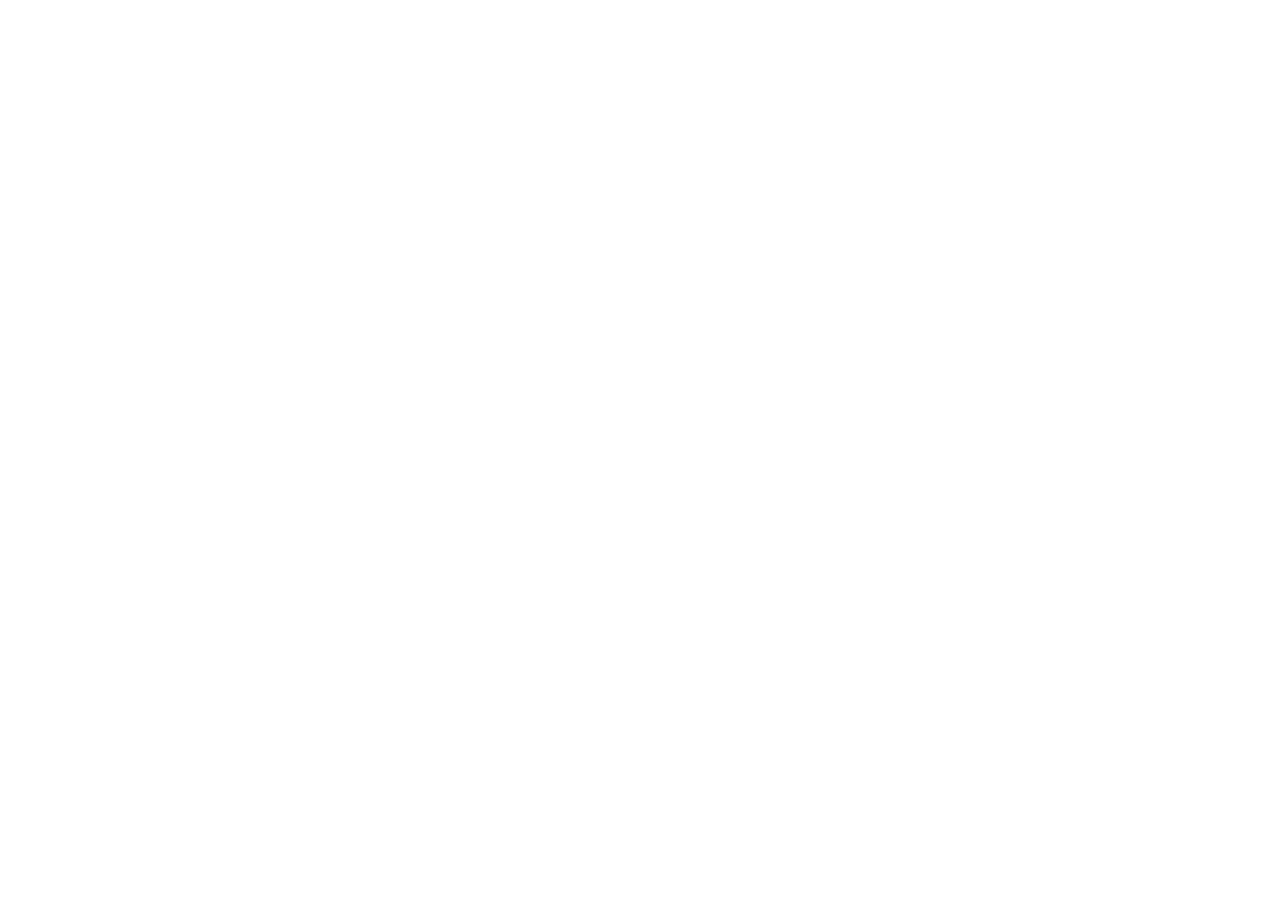
==== index.html @ 009ef977 "feat: initialize iGaming marketing analyzer project Set up React project with TypeScript, Vite, Tail" ====
<!doctype html>
<html lang="en">
  <head>
    <meta charset="UTF-8" />
    <meta name="viewport" content="width=device-width, initial-scale=1.0" />
    <title>iGaming Marketing Vendor Performance &amp; Decision Analyzer</title>
    <meta name="description" content="Production SaaS decision analyzer and cohort economics engine for 50+ iGaming marketing vendors across Meta and TikTok with tiered gating rules, real-time formula recalculation, and historical backtesting." />
    <meta property="og:title" content="iGaming Marketing Vendor Performance &amp; Decision Analyzer" />
    <meta property="og:description" content="Production SaaS decision analyzer and cohort economics engine for 50+ iGaming marketing vendors across Meta and TikTok with tiered gating rules, real-time formula recalculation, and historical backtesting." />
    <meta property="og:type" content="website" />
    <meta name="twitter:card" content="summary_large_image" />
    <link rel="preconnect" href="https://fonts.googleapis.com" />
    <link rel="preconnect" href="https://fonts.gstatic.com" crossorigin />
    <link href="https://fonts.googleapis.com/css2?family=EB+Garamond:ital,wght@0,400..700;1,400..700&family=Noto+Sans+SC:wght@400;500;600;700&display=swap" rel="stylesheet" />
  </head>
  <body>
    <div id="root"></div>
    <script type="module" src="/src/main.tsx"></script>
  </body>
</html>
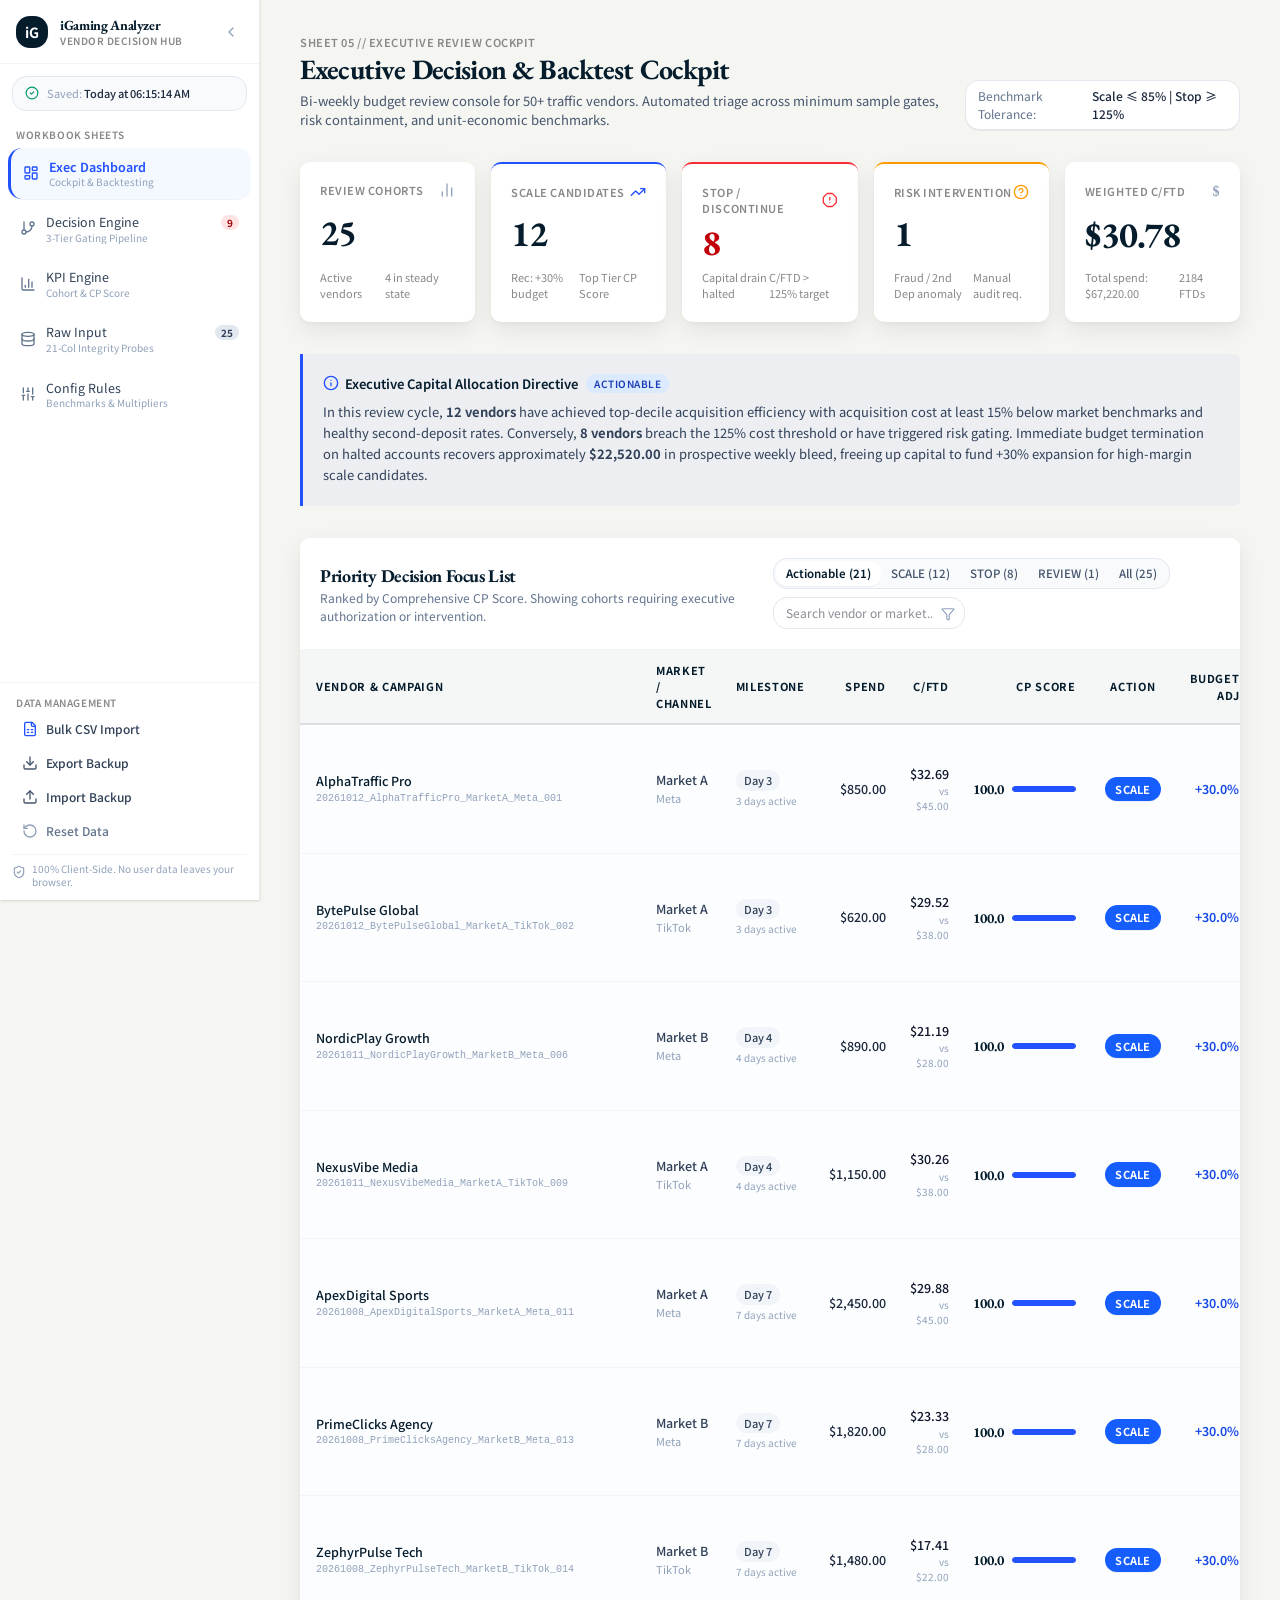
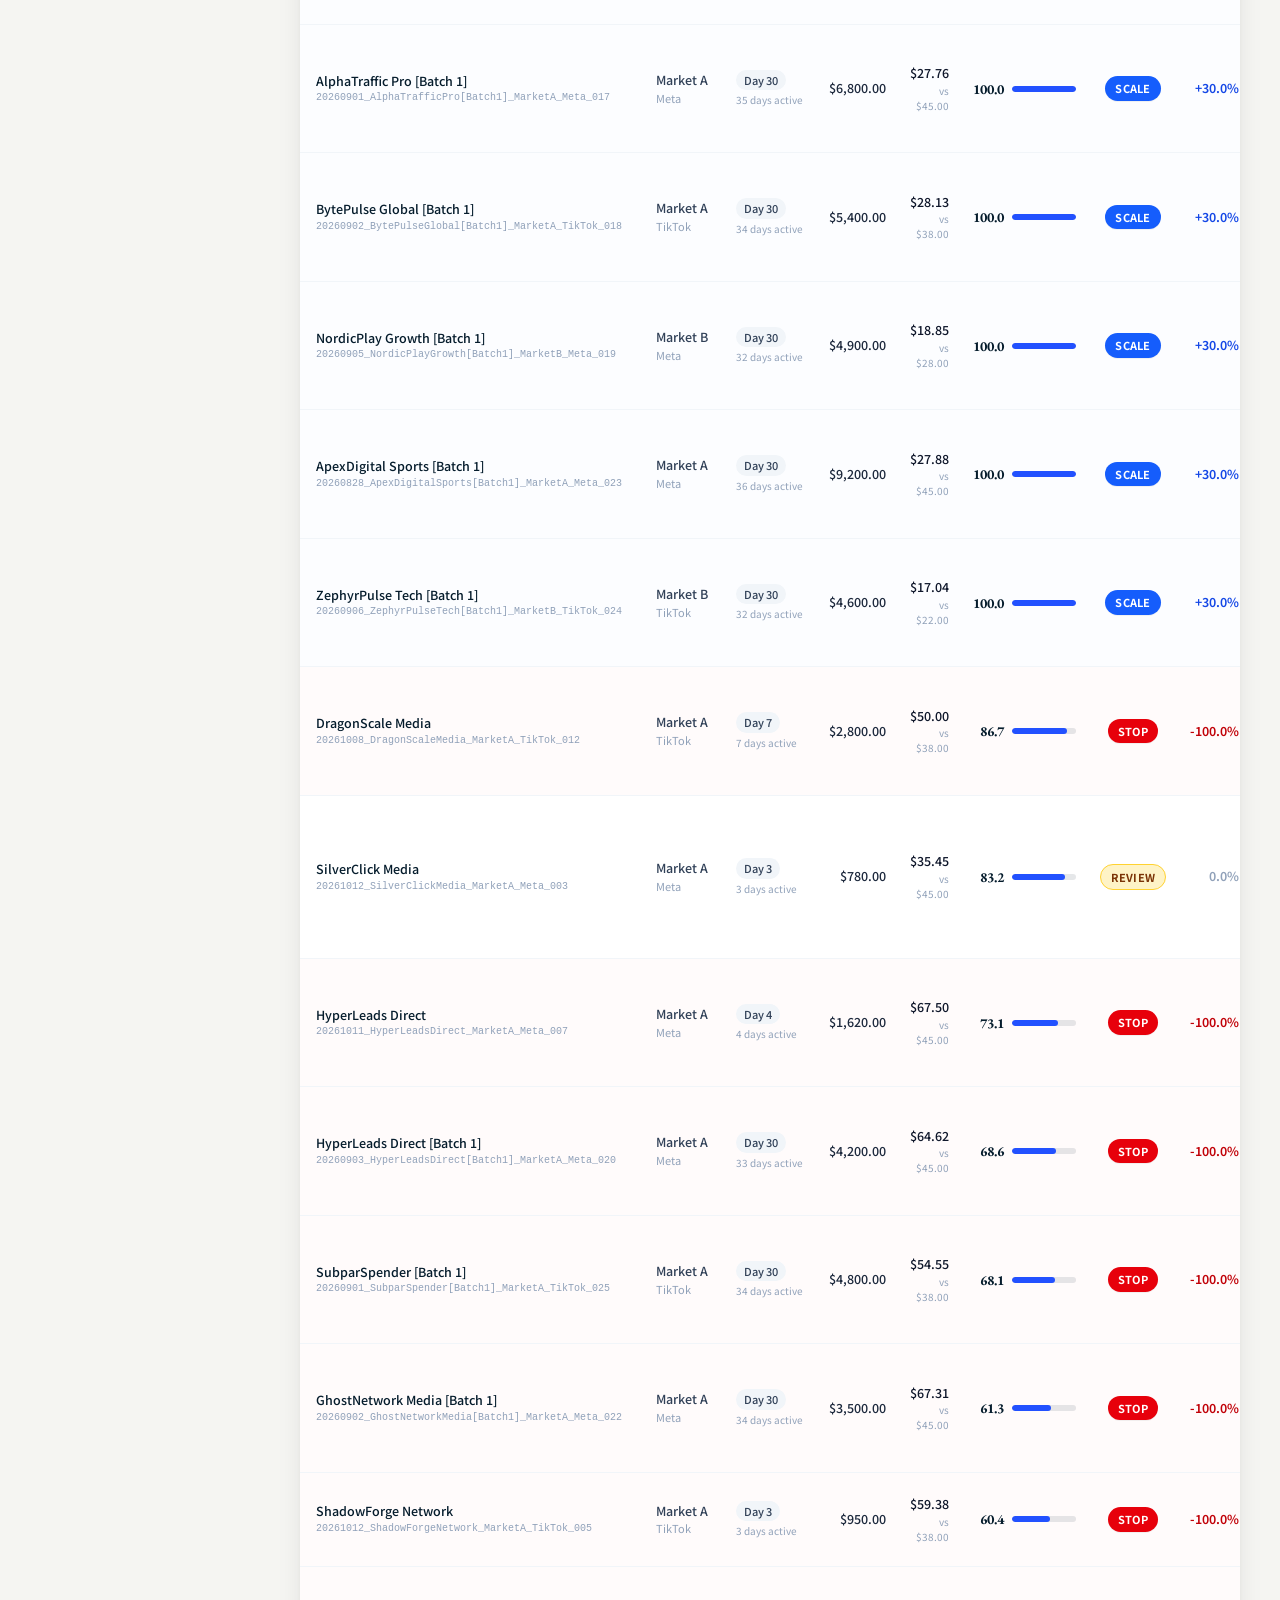
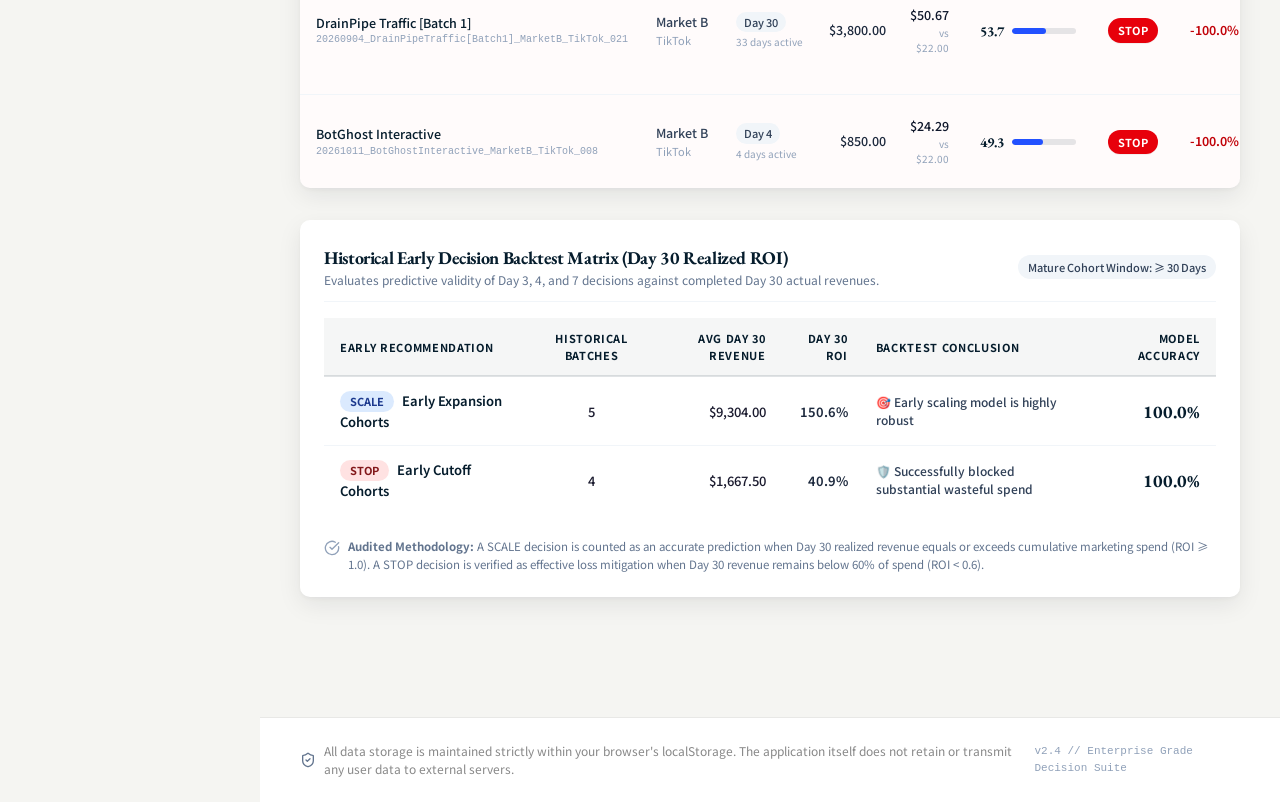
==== commit 9b40a78b: "Deploying to gh-pages from @ HyVoid/iGaming-Vendor-Early-Performance-Decision-Analyzer@ed7b1da0142d1" ====
--- a/index.html
+++ b/index.html
@@ -12,10 +12,11 @@
     <link rel="preconnect" href="https://fonts.googleapis.com" />
     <link rel="preconnect" href="https://fonts.gstatic.com" crossorigin />
     <link href="https://fonts.googleapis.com/css2?family=EB+Garamond:ital,wght@0,400..700;1,400..700&family=Noto+Sans+SC:wght@400;500;600;700&display=swap" rel="stylesheet" />
+    <script type="module" crossorigin src="./assets/index-f8WC2uKS.js"></script>
+    <link rel="stylesheet" crossorigin href="./assets/index-chIbau5U.css">
   </head>
   <body>
     <div id="root"></div>
-    <script type="module" src="/src/main.tsx"></script>
   </body>
 </html>
 
--- a/assets/index-chIbau5U.css
+++ b/assets/index-chIbau5U.css
@@ -0,0 +1,2 @@
+/*! tailwindcss v4.3.3 | MIT License | https://tailwindcss.com */
+@layer properties{@supports (((-webkit-hyphens:none)) and (not (margin-trim:inline))) or ((-moz-orient:inline) and (not (color:rgb(from red r g b)))){*,:before,:after,::backdrop{--tw-translate-x:0;--tw-translate-y:0;--tw-translate-z:0;--tw-space-y-reverse:0;--tw-space-x-reverse:0;--tw-divide-y-reverse:0;--tw-border-style:solid;--tw-leading:initial;--tw-font-weight:initial;--tw-tracking:initial;--tw-shadow:0 0 #0000;--tw-shadow-color:initial;--tw-shadow-alpha:100%;--tw-inset-shadow:0 0 #0000;--tw-inset-shadow-color:initial;--tw-inset-shadow-alpha:100%;--tw-ring-color:initial;--tw-ring-shadow:0 0 #0000;--tw-inset-ring-color:initial;--tw-inset-ring-shadow:0 0 #0000;--tw-ring-inset:initial;--tw-ring-offset-width:0px;--tw-ring-offset-color:#fff;--tw-ring-offset-shadow:0 0 #0000;--tw-blur:initial;--tw-brightness:initial;--tw-contrast:initial;--tw-grayscale:initial;--tw-hue-rotate:initial;--tw-invert:initial;--tw-opacity:initial;--tw-saturate:initial;--tw-sepia:initial;--tw-drop-shadow:initial;--tw-drop-shadow-color:initial;--tw-drop-shadow-alpha:100%;--tw-drop-shadow-size:initial;--tw-backdrop-blur:initial;--tw-backdrop-brightness:initial;--tw-backdrop-contrast:initial;--tw-backdrop-grayscale:initial;--tw-backdrop-hue-rotate:initial;--tw-backdrop-invert:initial;--tw-backdrop-opacity:initial;--tw-backdrop-saturate:initial;--tw-backdrop-sepia:initial;--tw-duration:initial;--tw-ease:initial;--tw-scale-x:1;--tw-scale-y:1;--tw-scale-z:1}}}@layer theme{:root,:host{--font-sans:-apple-system, BlinkMacSystemFont, "Segoe UI", Roboto, "Helvetica Neue", "Noto Sans", Arial, sans-serif, "Apple Color Emoji", "Segoe UI Emoji", "Segoe UI Symbol", "Noto Color Emoji";--font-serif:ui-serif, Georgia, Cambria, "Times New Roman", Times, serif;--font-mono:ui-monospace, SFMono-Regular, Menlo, Monaco, Consolas, "Liberation Mono", "Courier New", monospace;--color-red-50:oklch(97.1% .013 17.38);--color-red-100:oklch(93.6% .032 17.717);--color-red-200:oklch(88.5% .062 18.334);--color-red-300:oklch(80.8% .114 19.571);--color-red-500:oklch(63.7% .237 25.331);--color-red-600:oklch(57.7% .245 27.325);--color-red-700:oklch(50.5% .213 27.518);--color-red-800:oklch(44.4% .177 26.899);--color-red-900:oklch(39.6% .141 25.723);--color-amber-50:oklch(98.7% .022 95.277);--color-amber-100:oklch(96.2% .059 95.617);--color-amber-300:oklch(87.9% .169 91.605);--color-amber-500:oklch(76.9% .188 70.08);--color-amber-600:oklch(66.6% .179 58.318);--color-amber-700:oklch(55.5% .163 48.998);--color-amber-800:oklch(47.3% .137 46.201);--color-amber-900:oklch(41.4% .112 45.904);--color-emerald-50:oklch(97.9% .021 166.113);--color-emerald-200:oklch(90.5% .093 164.15);--color-emerald-600:oklch(59.6% .145 163.225);--color-emerald-700:oklch(50.8% .118 165.612);--color-emerald-900:oklch(37.8% .077 168.94);--color-blue-50:oklch(97% .014 254.604);--color-blue-100:oklch(93.2% .032 255.585);--color-blue-600:oklch(54.6% .245 262.881);--color-blue-700:oklch(48.8% .243 264.376);--color-blue-800:oklch(42.4% .199 265.638);--color-blue-900:oklch(37.9% .146 265.522);--color-purple-600:oklch(55.8% .288 302.321);--color-slate-50:oklch(98.4% .003 247.858);--color-slate-100:oklch(96.8% .007 247.896);--color-slate-200:oklch(92.9% .013 255.508);--color-slate-300:oklch(86.9% .022 252.894);--color-slate-400:oklch(70.4% .04 256.788);--color-slate-500:oklch(55.4% .046 257.417);--color-slate-600:oklch(44.6% .043 257.281);--color-slate-700:oklch(37.2% .044 257.287);--color-slate-800:oklch(27.9% .041 260.031);--color-slate-900:oklch(20.8% .042 265.755);--color-white:#fff;--spacing:.25rem;--container-xs:20rem;--container-md:28rem;--container-lg:32rem;--container-2xl:42rem;--container-3xl:48rem;--text-xs:.75rem;--text-xs--line-height:calc(1 / .75);--text-sm:.875rem;--text-sm--line-height:calc(1.25 / .875);--font-weight-normal:400;--font-weight-medium:500;--font-weight-semibold:600;--font-weight-bold:700;--tracking-tight:-.025em;--tracking-wide:.025em;--tracking-wider:.05em;--leading-tight:1.25;--leading-normal:1.5;--leading-relaxed:1.625;--radius-sm:.25rem;--radius-md:.375rem;--radius-lg:.5rem;--radius-xl:.75rem;--shadow-md:0 4px 6px -1px #0000001a, 0 2px 4px -2px #0000001a;--shadow-lg:0 10px 15px -3px #0000001a, 0 4px 6px -4px #0000001a;--ease-in-out:cubic-bezier(.4, 0, .2, 1);--blur-xs:4px;--default-transition-duration:.15s;--default-transition-timing-function:cubic-bezier(.4, 0, .2, 1);--default-font-family:var(--font-sans);--default-mono-font-family:var(--font-mono)}}@layer base{*,:after,:before,::backdrop{box-sizing:border-box;border:0 solid;margin:0;padding:0}::file-selector-button{box-sizing:border-box;border:0 solid;margin:0;padding:0}html,:host{-webkit-text-size-adjust:100%;tab-size:4;line-height:1.5;font-family:var(--default-font-family,-apple-system, BlinkMacSystemFont, "Segoe UI", Roboto, "Helvetica Neue", "Noto Sans", Arial, sans-serif, "Apple Color Emoji", "Segoe UI Emoji", "Segoe UI Symbol", "Noto Color Emoji");font-feature-settings:var(--default-font-feature-settings,normal);font-variation-settings:var(--default-font-variation-settings,normal);-webkit-tap-highlight-color:transparent}hr{height:0;color:inherit;border-top-width:1px}abbr:where([title]){-webkit-text-decoration:underline dotted;text-decoration:underline dotted}h1,h2,h3,h4,h5,h6{font-size:inherit;font-weight:inherit}a{color:inherit;-webkit-text-decoration:inherit;-webkit-text-decoration:inherit;-webkit-text-decoration:inherit;-webkit-text-decoration:inherit;text-decoration:inherit}b,strong{font-weight:bolder}code,kbd,samp,pre{font-family:var(--default-mono-font-family,ui-monospace, SFMono-Regular, Menlo, Monaco, Consolas, "Liberation Mono", "Courier New", monospace);font-feature-settings:var(--default-mono-font-feature-settings,normal);font-variation-settings:var(--default-mono-font-variation-settings,normal);font-size:1em}small{font-size:80%}sub,sup{vertical-align:baseline;font-size:75%;line-height:0;position:relative}sub{bottom:-.25em}sup{top:-.5em}table{text-indent:0;border-color:inherit;border-collapse:collapse}:-moz-focusring:where(:not(iframe)){outline:auto}progress{vertical-align:baseline}summary{display:list-item}ol,ul,menu{list-style:none}img,svg,video,canvas,audio,iframe,embed,object{vertical-align:middle;display:block}img,video{max-width:100%;height:auto}button,input,select,optgroup,textarea{font:inherit;font-feature-settings:inherit;font-variation-settings:inherit;letter-spacing:inherit;color:inherit;opacity:1;background-color:#0000;border-radius:0}::file-selector-button{font:inherit;font-feature-settings:inherit;font-variation-settings:inherit;letter-spacing:inherit;color:inherit;opacity:1;background-color:#0000;border-radius:0}:where(select:is([multiple],[size])) optgroup{font-weight:bolder}:where(select:is([multiple],[size])) optgroup option{padding-inline-start:20px}::file-selector-button{margin-inline-end:4px}::placeholder{opacity:1}@supports (not ((-webkit-appearance:-apple-pay-button))) or (contain-intrinsic-size:1px){::placeholder{color:currentColor}@supports (color:color-mix(in lab, red, red)){::placeholder{color:color-mix(in oklab, currentcolor 50%, transparent)}}}textarea{resize:vertical}::-webkit-search-decoration{-webkit-appearance:none}::-webkit-date-and-time-value{min-height:1lh;text-align:inherit}::-webkit-datetime-edit{display:inline-flex}::-webkit-datetime-edit-fields-wrapper{padding:0}::-webkit-datetime-edit{padding-block:0}::-webkit-datetime-edit-year-field{padding-block:0}::-webkit-datetime-edit-month-field{padding-block:0}::-webkit-datetime-edit-day-field{padding-block:0}::-webkit-datetime-edit-hour-field{padding-block:0}::-webkit-datetime-edit-minute-field{padding-block:0}::-webkit-datetime-edit-second-field{padding-block:0}::-webkit-datetime-edit-millisecond-field{padding-block:0}::-webkit-datetime-edit-meridiem-field{padding-block:0}::-webkit-calendar-picker-indicator{line-height:1}:-moz-ui-invalid{box-shadow:none}button,input:where([type=button],[type=reset],[type=submit]){appearance:button}::file-selector-button{appearance:button}::-webkit-inner-spin-button{height:auto}::-webkit-outer-spin-button{height:auto}[hidden]:where(:not([hidden=until-found])){display:none!important}}@layer components;@layer utilities{.pointer-events-none{pointer-events:none}.absolute{position:absolute}.fixed{position:fixed}.relative{position:relative}.sticky{position:sticky}.inset-0{inset:0}.top-0{top:0}.top-2\.5{top:calc(var(--spacing) * 2.5)}.right-0{right:0}.right-2\.5{right:calc(var(--spacing) * 2.5)}.bottom-0{bottom:0}.left-0{left:0}.z-20{z-index:20}.z-40{z-index:40}.z-50{z-index:50}.mx-3{margin-inline:calc(var(--spacing) * 3)}.mx-auto{margin-inline:auto}.my-0\.5{margin-block:calc(var(--spacing) * .5)}.my-2{margin-block:calc(var(--spacing) * 2)}.mt-0\.5{margin-top:calc(var(--spacing) * .5)}.mt-1{margin-top:var(--spacing)}.mt-1\.5{margin-top:calc(var(--spacing) * 1.5)}.mt-3{margin-top:calc(var(--spacing) * 3)}.mt-4{margin-top:calc(var(--spacing) * 4)}.mt-12{margin-top:calc(var(--spacing) * 12)}.mr-1{margin-right:var(--spacing)}.mr-1\.5{margin-right:calc(var(--spacing) * 1.5)}.mr-2{margin-right:calc(var(--spacing) * 2)}.mb-1{margin-bottom:var(--spacing)}.mb-1\.5{margin-bottom:calc(var(--spacing) * 1.5)}.mb-2{margin-bottom:calc(var(--spacing) * 2)}.ml-1{margin-left:var(--spacing)}.ml-1\.5{margin-left:calc(var(--spacing) * 1.5)}.ml-2{margin-left:calc(var(--spacing) * 2)}.ml-2\.5{margin-left:calc(var(--spacing) * 2.5)}.block{display:block}.contents{display:contents}.flex{display:flex}.grid{display:grid}.hidden{display:none}.inline{display:inline}.inline-flex{display:inline-flex}.h-3{height:calc(var(--spacing) * 3)}.h-3\.5{height:calc(var(--spacing) * 3.5)}.h-4{height:calc(var(--spacing) * 4)}.h-5{height:calc(var(--spacing) * 5)}.h-7{height:calc(var(--spacing) * 7)}.h-8{height:calc(var(--spacing) * 8)}.h-10{height:calc(var(--spacing) * 10)}.h-\[3px\]{height:3px}.h-\[56px\]{height:56px}.h-\[64px\]{height:64px}.h-full{height:100%}.h-screen{height:100vh}.max-h-\[90vh\]{max-height:90vh}.max-h-\[700px\]{max-height:700px}.min-h-screen{min-height:100vh}.w-3{width:calc(var(--spacing) * 3)}.w-3\.5{width:calc(var(--spacing) * 3.5)}.w-4{width:calc(var(--spacing) * 4)}.w-5{width:calc(var(--spacing) * 5)}.w-7{width:calc(var(--spacing) * 7)}.w-8{width:calc(var(--spacing) * 8)}.w-10{width:calc(var(--spacing) * 10)}.w-16{width:calc(var(--spacing) * 16)}.w-20{width:calc(var(--spacing) * 20)}.w-24{width:calc(var(--spacing) * 24)}.w-28{width:calc(var(--spacing) * 28)}.w-36{width:calc(var(--spacing) * 36)}.w-44{width:calc(var(--spacing) * 44)}.w-48{width:calc(var(--spacing) * 48)}.w-56{width:calc(var(--spacing) * 56)}.w-\[280px\]{width:280px}.w-full{width:100%}.max-w-2xl{max-width:var(--container-2xl)}.max-w-3xl{max-width:var(--container-3xl)}.max-w-\[1400px\]{max-width:1400px}.max-w-lg{max-width:var(--container-lg)}.max-w-md{max-width:var(--container-md)}.max-w-xs{max-width:var(--container-xs)}.min-w-0{min-width:0}.min-w-\[70px\]{min-width:70px}.min-w-\[75px\]{min-width:75px}.min-w-\[80px\]{min-width:80px}.min-w-\[85px\]{min-width:85px}.min-w-\[90px\]{min-width:90px}.min-w-\[95px\]{min-width:95px}.min-w-\[105px\]{min-width:105px}.min-w-\[110px\]{min-width:110px}.min-w-\[150px\]{min-width:150px}.min-w-\[160px\]{min-width:160px}.min-w-\[170px\]{min-width:170px}.min-w-\[190px\]{min-width:190px}.flex-1{flex:1}.shrink-0{flex-shrink:0}.border-collapse{border-collapse:collapse}.-translate-x-full{--tw-translate-x:-100%;translate:var(--tw-translate-x) var(--tw-translate-y)}.translate-x-0{--tw-translate-x:0px;translate:var(--tw-translate-x) var(--tw-translate-y)}.cursor-pointer{cursor:pointer}.grid-cols-1{grid-template-columns:repeat(1,minmax(0,1fr))}.grid-cols-2{grid-template-columns:repeat(2,minmax(0,1fr))}.grid-cols-3{grid-template-columns:repeat(3,minmax(0,1fr))}.flex-col{flex-direction:column}.flex-wrap{flex-wrap:wrap}.items-center{align-items:center}.items-end{align-items:flex-end}.items-start{align-items:flex-start}.justify-between{justify-content:space-between}.justify-center{justify-content:center}.justify-end{justify-content:flex-end}.gap-2{gap:calc(var(--spacing) * 2)}.gap-2\.5{gap:calc(var(--spacing) * 2.5)}.gap-3{gap:calc(var(--spacing) * 3)}.gap-4{gap:calc(var(--spacing) * 4)}.gap-6{gap:calc(var(--spacing) * 6)}:where(.space-y-1>:not(:last-child)){--tw-space-y-reverse:0;margin-block-start:calc(var(--spacing) * var(--tw-space-y-reverse));margin-block-end:calc(var(--spacing) * calc(1 - var(--tw-space-y-reverse)))}:where(.space-y-1\.5>:not(:last-child)){--tw-space-y-reverse:0;margin-block-start:calc(calc(var(--spacing) * 1.5) * var(--tw-space-y-reverse));margin-block-end:calc(calc(var(--spacing) * 1.5) * calc(1 - var(--tw-space-y-reverse)))}:where(.space-y-2>:not(:last-child)){--tw-space-y-reverse:0;margin-block-start:calc(calc(var(--spacing) * 2) * var(--tw-space-y-reverse));margin-block-end:calc(calc(var(--spacing) * 2) * calc(1 - var(--tw-space-y-reverse)))}:where(.space-y-3>:not(:last-child)){--tw-space-y-reverse:0;margin-block-start:calc(calc(var(--spacing) * 3) * var(--tw-space-y-reverse));margin-block-end:calc(calc(var(--spacing) * 3) * calc(1 - var(--tw-space-y-reverse)))}:where(.space-y-4>:not(:last-child)){--tw-space-y-reverse:0;margin-block-start:calc(calc(var(--spacing) * 4) * var(--tw-space-y-reverse));margin-block-end:calc(calc(var(--spacing) * 4) * calc(1 - var(--tw-space-y-reverse)))}:where(.space-y-6>:not(:last-child)){--tw-space-y-reverse:0;margin-block-start:calc(calc(var(--spacing) * 6) * var(--tw-space-y-reverse));margin-block-end:calc(calc(var(--spacing) * 6) * calc(1 - var(--tw-space-y-reverse)))}:where(.space-y-8>:not(:last-child)){--tw-space-y-reverse:0;margin-block-start:calc(calc(var(--spacing) * 8) * var(--tw-space-y-reverse));margin-block-end:calc(calc(var(--spacing) * 8) * calc(1 - var(--tw-space-y-reverse)))}:where(.space-x-1>:not(:last-child)){--tw-space-x-reverse:0;margin-inline-start:calc(var(--spacing) * var(--tw-space-x-reverse));margin-inline-end:calc(var(--spacing) * calc(1 - var(--tw-space-x-reverse)))}:where(.space-x-1\.5>:not(:last-child)){--tw-space-x-reverse:0;margin-inline-start:calc(calc(var(--spacing) * 1.5) * var(--tw-space-x-reverse));margin-inline-end:calc(calc(var(--spacing) * 1.5) * calc(1 - var(--tw-space-x-reverse)))}:where(.space-x-2>:not(:last-child)){--tw-space-x-reverse:0;margin-inline-start:calc(calc(var(--spacing) * 2) * var(--tw-space-x-reverse));margin-inline-end:calc(calc(var(--spacing) * 2) * calc(1 - var(--tw-space-x-reverse)))}:where(.space-x-2\.5>:not(:last-child)){--tw-space-x-reverse:0;margin-inline-start:calc(calc(var(--spacing) * 2.5) * var(--tw-space-x-reverse));margin-inline-end:calc(calc(var(--spacing) * 2.5) * calc(1 - var(--tw-space-x-reverse)))}:where(.space-x-3>:not(:last-child)){--tw-space-x-reverse:0;margin-inline-start:calc(calc(var(--spacing) * 3) * var(--tw-space-x-reverse));margin-inline-end:calc(calc(var(--spacing) * 3) * calc(1 - var(--tw-space-x-reverse)))}:where(.space-x-6>:not(:last-child)){--tw-space-x-reverse:0;margin-inline-start:calc(calc(var(--spacing) * 6) * var(--tw-space-x-reverse));margin-inline-end:calc(calc(var(--spacing) * 6) * calc(1 - var(--tw-space-x-reverse)))}:where(.divide-y>:not(:last-child)){--tw-divide-y-reverse:0;border-bottom-style:var(--tw-border-style);border-top-style:var(--tw-border-style);border-top-width:calc(1px * var(--tw-divide-y-reverse));border-bottom-width:calc(1px * calc(1 - var(--tw-divide-y-reverse)))}:where(.divide-slate-100>:not(:last-child)){border-color:var(--color-slate-100)}:where(.divide-slate-200>:not(:last-child)){border-color:var(--color-slate-200)}.truncate{text-overflow:ellipsis;white-space:nowrap;overflow:hidden}.overflow-hidden{overflow:hidden}.overflow-x-auto{overflow-x:auto}.overflow-y-auto{overflow-y:auto}.rounded{border-radius:.25rem}.rounded-full{border-radius:2147483647px}.rounded-lg{border-radius:var(--radius-lg)}.rounded-md{border-radius:var(--radius-md)}.rounded-sm{border-radius:var(--radius-sm)}.rounded-xl{border-radius:var(--radius-xl)}.rounded-t{border-top-left-radius:.25rem;border-top-right-radius:.25rem}.border{border-style:var(--tw-border-style);border-width:1px}.border-2{border-style:var(--tw-border-style);border-width:2px}.border-t{border-top-style:var(--tw-border-style);border-top-width:1px}.border-t-2{border-top-style:var(--tw-border-style);border-top-width:2px}.border-r{border-right-style:var(--tw-border-style);border-right-width:1px}.border-b{border-bottom-style:var(--tw-border-style);border-bottom-width:1px}.border-b-2{border-bottom-style:var(--tw-border-style);border-bottom-width:2px}.border-l-3{border-left-style:var(--tw-border-style);border-left-width:3px}.border-dashed{--tw-border-style:dashed;border-style:dashed}.border-\[var\(--color-accent\)\]{border-color:var(--color-accent)}.border-\[var\(--color-border\)\]{border-color:var(--color-border)}.border-\[var\(--nav-border\)\]{border-color:var(--nav-border)}.border-\[var\(--table-header-sep\)\]{border-color:var(--table-header-sep)}.border-amber-300{border-color:var(--color-amber-300)}.border-amber-500{border-color:var(--color-amber-500)}.border-emerald-200{border-color:var(--color-emerald-200)}.border-red-200{border-color:var(--color-red-200)}.border-red-300{border-color:var(--color-red-300)}.border-red-500{border-color:var(--color-red-500)}.border-slate-100{border-color:var(--color-slate-100)}.border-slate-200{border-color:var(--color-slate-200)}.border-slate-300{border-color:var(--color-slate-300)}.border-slate-400{border-color:var(--color-slate-400)}.border-transparent{border-color:#0000}.bg-\[\#FAFAFA\]{background-color:#fafafa}.bg-\[\#FFFDE7\]{background-color:#fffde7}.bg-\[var\(--color-accent\)\]{background-color:var(--color-accent)}.bg-\[var\(--color-bg\)\]{background-color:var(--color-bg)}.bg-\[var\(--color-primary\)\]{background-color:var(--color-primary)}.bg-\[var\(--nav-bg\)\]{background-color:var(--nav-bg)}.bg-\[var\(--table-header-bg\)\]{background-color:var(--table-header-bg)}.bg-amber-50\/70{background-color:#fffbebb3}@supports (color:color-mix(in lab, red, red)){.bg-amber-50\/70{background-color:color-mix(in oklab, var(--color-amber-50) 70%, transparent)}}.bg-amber-100{background-color:var(--color-amber-100)}.bg-blue-50{background-color:var(--color-blue-50)}.bg-blue-50\/15{background-color:#eff6ff26}@supports (color:color-mix(in lab, red, red)){.bg-blue-50\/15{background-color:color-mix(in oklab, var(--color-blue-50) 15%, transparent)}}.bg-blue-50\/20{background-color:#eff6ff33}@supports (color:color-mix(in lab, red, red)){.bg-blue-50\/20{background-color:color-mix(in oklab, var(--color-blue-50) 20%, transparent)}}.bg-blue-50\/70{background-color:#eff6ffb3}@supports (color:color-mix(in lab, red, red)){.bg-blue-50\/70{background-color:color-mix(in oklab, var(--color-blue-50) 70%, transparent)}}.bg-blue-100{background-color:var(--color-blue-100)}.bg-blue-600{background-color:var(--color-blue-600)}.bg-emerald-50{background-color:var(--color-emerald-50)}.bg-red-50{background-color:var(--color-red-50)}.bg-red-50\/20{background-color:#fef2f233}@supports (color:color-mix(in lab, red, red)){.bg-red-50\/20{background-color:color-mix(in oklab, var(--color-red-50) 20%, transparent)}}.bg-red-50\/30{background-color:#fef2f24d}@supports (color:color-mix(in lab, red, red)){.bg-red-50\/30{background-color:color-mix(in oklab, var(--color-red-50) 30%, transparent)}}.bg-red-50\/40{background-color:#fef2f266}@supports (color:color-mix(in lab, red, red)){.bg-red-50\/40{background-color:color-mix(in oklab, var(--color-red-50) 40%, transparent)}}.bg-red-100{background-color:var(--color-red-100)}.bg-red-600{background-color:var(--color-red-600)}.bg-slate-50{background-color:var(--color-slate-50)}.bg-slate-50\/50{background-color:#f8fafc80}@supports (color:color-mix(in lab, red, red)){.bg-slate-50\/50{background-color:color-mix(in oklab, var(--color-slate-50) 50%, transparent)}}.bg-slate-100{background-color:var(--color-slate-100)}.bg-slate-100\/90{background-color:#f1f5f9e6}@supports (color:color-mix(in lab, red, red)){.bg-slate-100\/90{background-color:color-mix(in oklab, var(--color-slate-100) 90%, transparent)}}.bg-slate-200{background-color:var(--color-slate-200)}.bg-slate-900\/40{background-color:#0f172b66}@supports (color:color-mix(in lab, red, red)){.bg-slate-900\/40{background-color:color-mix(in oklab, var(--color-slate-900) 40%, transparent)}}.bg-white{background-color:var(--color-white)}.p-0\.5{padding:calc(var(--spacing) * .5)}.p-1{padding:var(--spacing)}.p-1\.5{padding:calc(var(--spacing) * 1.5)}.p-2{padding:calc(var(--spacing) * 2)}.p-2\.5{padding:calc(var(--spacing) * 2.5)}.p-3{padding:calc(var(--spacing) * 3)}.p-3\.5{padding:calc(var(--spacing) * 3.5)}.p-4{padding:calc(var(--spacing) * 4)}.p-5{padding:calc(var(--spacing) * 5)}.p-6{padding:calc(var(--spacing) * 6)}.px-1{padding-inline:var(--spacing)}.px-1\.5{padding-inline:calc(var(--spacing) * 1.5)}.px-2{padding-inline:calc(var(--spacing) * 2)}.px-2\.5{padding-inline:calc(var(--spacing) * 2.5)}.px-3{padding-inline:calc(var(--spacing) * 3)}.px-3\.5{padding-inline:calc(var(--spacing) * 3.5)}.px-4{padding-inline:calc(var(--spacing) * 4)}.px-5{padding-inline:calc(var(--spacing) * 5)}.px-6{padding-inline:calc(var(--spacing) * 6)}.py-0\.5{padding-block:calc(var(--spacing) * .5)}.py-1{padding-block:var(--spacing)}.py-1\.5{padding-block:calc(var(--spacing) * 1.5)}.py-2{padding-block:calc(var(--spacing) * 2)}.py-2\.5{padding-block:calc(var(--spacing) * 2.5)}.py-3{padding-block:calc(var(--spacing) * 3)}.py-3\.5{padding-block:calc(var(--spacing) * 3.5)}.py-4{padding-block:calc(var(--spacing) * 4)}.py-6{padding-block:calc(var(--spacing) * 6)}.py-10{padding-block:calc(var(--spacing) * 10)}.pt-1{padding-top:var(--spacing)}.pt-2{padding-top:calc(var(--spacing) * 2)}.pt-3{padding-top:calc(var(--spacing) * 3)}.pr-8{padding-right:calc(var(--spacing) * 8)}.pb-3{padding-bottom:calc(var(--spacing) * 3)}.pb-12{padding-bottom:calc(var(--spacing) * 12)}.pl-3{padding-left:calc(var(--spacing) * 3)}.pl-6{padding-left:calc(var(--spacing) * 6)}.text-center{text-align:center}.text-left{text-align:left}.text-right{text-align:right}.font-mono{font-family:var(--font-mono)}.font-serif{font-family:var(--font-serif)}.text-sm{font-size:var(--text-sm);line-height:var(--tw-leading,var(--text-sm--line-height))}.text-xs{font-size:var(--text-xs);line-height:var(--tw-leading,var(--text-xs--line-height))}.text-\[10\.5px\]{font-size:10.5px}.text-\[10px\]{font-size:10px}.text-\[11\.5px\]{font-size:11.5px}.text-\[11px\]{font-size:11px}.text-\[12\.5px\]{font-size:12.5px}.text-\[12px\]{font-size:12px}.text-\[13px\]{font-size:13px}.text-\[14px\]{font-size:14px}.text-\[15px\]{font-size:15px}.text-\[16px\]{font-size:16px}.text-\[17px\]{font-size:17px}.text-\[18px\]{font-size:18px}.text-\[20px\]{font-size:20px}.text-\[22px\]{font-size:22px}.text-\[28px\]{font-size:28px}.text-\[36px\]{font-size:36px}.leading-none{--tw-leading:1;line-height:1}.leading-normal{--tw-leading:var(--leading-normal);line-height:var(--leading-normal)}.leading-relaxed{--tw-leading:var(--leading-relaxed);line-height:var(--leading-relaxed)}.leading-tight{--tw-leading:var(--leading-tight);line-height:var(--leading-tight)}.font-bold{--tw-font-weight:var(--font-weight-bold);font-weight:var(--font-weight-bold)}.font-medium{--tw-font-weight:var(--font-weight-medium);font-weight:var(--font-weight-medium)}.font-normal{--tw-font-weight:var(--font-weight-normal);font-weight:var(--font-weight-normal)}.font-semibold{--tw-font-weight:var(--font-weight-semibold);font-weight:var(--font-weight-semibold)}.tracking-tight{--tw-tracking:var(--tracking-tight);letter-spacing:var(--tracking-tight)}.tracking-wide{--tw-tracking:var(--tracking-wide);letter-spacing:var(--tracking-wide)}.tracking-wider{--tw-tracking:var(--tracking-wider);letter-spacing:var(--tracking-wider)}.whitespace-nowrap{white-space:nowrap}.text-\[var\(--color-accent\)\]{color:var(--color-accent)}.text-\[var\(--color-muted\)\]{color:var(--color-muted)}.text-\[var\(--color-primary\)\]{color:var(--color-primary)}.text-\[var\(--nav-text-inactive\)\]{color:var(--nav-text-inactive)}.text-amber-500{color:var(--color-amber-500)}.text-amber-600{color:var(--color-amber-600)}.text-amber-700{color:var(--color-amber-700)}.text-amber-800{color:var(--color-amber-800)}.text-amber-900{color:var(--color-amber-900)}.text-blue-700{color:var(--color-blue-700)}.text-blue-800{color:var(--color-blue-800)}.text-blue-900{color:var(--color-blue-900)}.text-emerald-600{color:var(--color-emerald-600)}.text-emerald-700{color:var(--color-emerald-700)}.text-emerald-900{color:var(--color-emerald-900)}.text-purple-600{color:var(--color-purple-600)}.text-red-500{color:var(--color-red-500)}.text-red-600{color:var(--color-red-600)}.text-red-700{color:var(--color-red-700)}.text-red-800{color:var(--color-red-800)}.text-red-900{color:var(--color-red-900)}.text-slate-300{color:var(--color-slate-300)}.text-slate-400{color:var(--color-slate-400)}.text-slate-500{color:var(--color-slate-500)}.text-slate-600{color:var(--color-slate-600)}.text-slate-700{color:var(--color-slate-700)}.text-slate-800{color:var(--color-slate-800)}.text-slate-900{color:var(--color-slate-900)}.text-white{color:var(--color-white)}.uppercase{text-transform:uppercase}.shadow-2xl{--tw-shadow:0 25px 50px -12px var(--tw-shadow-color,#00000040);box-shadow:var(--tw-inset-shadow), var(--tw-inset-ring-shadow), var(--tw-ring-offset-shadow), var(--tw-ring-shadow), var(--tw-shadow)}.shadow-2xs{--tw-shadow:0 1px var(--tw-shadow-color,#0000000d);box-shadow:var(--tw-inset-shadow), var(--tw-inset-ring-shadow), var(--tw-ring-offset-shadow), var(--tw-ring-shadow), var(--tw-shadow)}.shadow-sm{--tw-shadow:0 1px 3px 0 var(--tw-shadow-color,#0000001a), 0 1px 2px -1px var(--tw-shadow-color,#0000001a);box-shadow:var(--tw-inset-shadow), var(--tw-inset-ring-shadow), var(--tw-ring-offset-shadow), var(--tw-ring-shadow), var(--tw-shadow)}.shadow-xs{--tw-shadow:0 1px 2px 0 var(--tw-shadow-color,#0000000d);box-shadow:var(--tw-inset-shadow), var(--tw-inset-ring-shadow), var(--tw-ring-offset-shadow), var(--tw-ring-shadow), var(--tw-shadow)}.filter{filter:var(--tw-blur,) var(--tw-brightness,) var(--tw-contrast,) var(--tw-grayscale,) var(--tw-hue-rotate,) var(--tw-invert,) var(--tw-saturate,) var(--tw-sepia,) var(--tw-drop-shadow,)}.backdrop-blur-xs{--tw-backdrop-blur:blur(var(--blur-xs));-webkit-backdrop-filter:var(--tw-backdrop-blur,) var(--tw-backdrop-brightness,) var(--tw-backdrop-contrast,) var(--tw-backdrop-grayscale,) var(--tw-backdrop-hue-rotate,) var(--tw-backdrop-invert,) var(--tw-backdrop-opacity,) var(--tw-backdrop-saturate,) var(--tw-backdrop-sepia,);backdrop-filter:var(--tw-backdrop-blur,) var(--tw-backdrop-brightness,) var(--tw-backdrop-contrast,) var(--tw-backdrop-grayscale,) var(--tw-backdrop-hue-rotate,) var(--tw-backdrop-invert,) var(--tw-backdrop-opacity,) var(--tw-backdrop-saturate,) var(--tw-backdrop-sepia,)}.transition-all{transition-property:all;transition-timing-function:var(--tw-ease,var(--default-transition-timing-function));transition-duration:var(--tw-duration,var(--default-transition-duration))}.transition-colors{transition-property:color,background-color,border-color,outline-color,text-decoration-color,fill,stroke,--tw-gradient-from,--tw-gradient-via,--tw-gradient-to;transition-timing-function:var(--tw-ease,var(--default-transition-timing-function));transition-duration:var(--tw-duration,var(--default-transition-duration))}.duration-200{--tw-duration:.2s;transition-duration:.2s}.ease-in-out{--tw-ease:var(--ease-in-out);transition-timing-function:var(--ease-in-out)}.select-all{-webkit-user-select:all;user-select:all}.select-none{-webkit-user-select:none;user-select:none}.selection\:bg-blue-100 ::selection{background-color:var(--color-blue-100)}.selection\:bg-blue-100::selection{background-color:var(--color-blue-100)}.selection\:text-blue-900 ::selection{color:var(--color-blue-900)}.selection\:text-blue-900::selection{color:var(--color-blue-900)}.last\:border-0:last-child{border-style:var(--tw-border-style);border-width:0}@media (hover:hover){.hover\:border-\[var\(--color-accent\)\]:hover{border-color:var(--color-accent)}.hover\:bg-red-50:hover{background-color:var(--color-red-50)}.hover\:bg-red-100:hover{background-color:var(--color-red-100)}.hover\:bg-red-200:hover{background-color:var(--color-red-200)}.hover\:bg-red-700:hover{background-color:var(--color-red-700)}.hover\:bg-slate-50:hover{background-color:var(--color-slate-50)}.hover\:bg-slate-50\/60:hover{background-color:#f8fafc99}@supports (color:color-mix(in lab, red, red)){.hover\:bg-slate-50\/60:hover{background-color:color-mix(in oklab, var(--color-slate-50) 60%, transparent)}}.hover\:bg-slate-50\/70:hover{background-color:#f8fafcb3}@supports (color:color-mix(in lab, red, red)){.hover\:bg-slate-50\/70:hover{background-color:color-mix(in oklab, var(--color-slate-50) 70%, transparent)}}.hover\:bg-slate-50\/80:hover{background-color:#f8fafccc}@supports (color:color-mix(in lab, red, red)){.hover\:bg-slate-50\/80:hover{background-color:color-mix(in oklab, var(--color-slate-50) 80%, transparent)}}.hover\:bg-slate-100:hover{background-color:var(--color-slate-100)}.hover\:bg-slate-100\/50:hover{background-color:#f1f5f980}@supports (color:color-mix(in lab, red, red)){.hover\:bg-slate-100\/50:hover{background-color:color-mix(in oklab, var(--color-slate-100) 50%, transparent)}}.hover\:bg-slate-100\/70:hover{background-color:#f1f5f9b3}@supports (color:color-mix(in lab, red, red)){.hover\:bg-slate-100\/70:hover{background-color:color-mix(in oklab, var(--color-slate-100) 70%, transparent)}}.hover\:bg-slate-200:hover{background-color:var(--color-slate-200)}.hover\:bg-slate-800:hover{background-color:var(--color-slate-800)}.hover\:text-\[var\(--color-accent\)\]:hover{color:var(--color-accent)}.hover\:text-\[var\(--color-primary\)\]:hover{color:var(--color-primary)}.hover\:text-red-700:hover{color:var(--color-red-700)}.hover\:text-slate-600:hover{color:var(--color-slate-600)}.hover\:text-slate-700:hover{color:var(--color-slate-700)}.hover\:text-slate-900:hover{color:var(--color-slate-900)}.hover\:underline:hover{text-decoration-line:underline}}.focus\:ring-1:focus{--tw-ring-shadow:var(--tw-ring-inset,) 0 0 0 calc(1px + var(--tw-ring-offset-width)) var(--tw-ring-color,currentcolor);box-shadow:var(--tw-inset-shadow), var(--tw-inset-ring-shadow), var(--tw-ring-offset-shadow), var(--tw-ring-shadow), var(--tw-shadow)}.focus\:ring-\[var\(--color-accent\)\]:focus{--tw-ring-color:var(--color-accent)}.focus\:outline-none:focus{--tw-outline-style:none;outline-style:none}.active\:scale-95:active{--tw-scale-x:95%;--tw-scale-y:95%;--tw-scale-z:95%;scale:var(--tw-scale-x) var(--tw-scale-y)}.disabled\:opacity-50:disabled{opacity:.5}@media (width>=40rem){.sm\:grid-cols-2{grid-template-columns:repeat(2,minmax(0,1fr))}.sm\:grid-cols-3{grid-template-columns:repeat(3,minmax(0,1fr))}.sm\:grid-cols-4{grid-template-columns:repeat(4,minmax(0,1fr))}.sm\:grid-cols-6{grid-template-columns:repeat(6,minmax(0,1fr))}.sm\:flex-row{flex-direction:row}.sm\:items-center{align-items:center}.sm\:px-10{padding-inline:calc(var(--spacing) * 10)}}@media (width>=48rem){.md\:sticky{position:sticky}.md\:top-0{top:0}.md\:flex{display:flex}.md\:hidden{display:none}.md\:w-\[72px\]{width:72px}.md\:w-\[260px\]{width:260px}.md\:translate-x-0{--tw-translate-x:0px;translate:var(--tw-translate-x) var(--tw-translate-y)}.md\:grid-cols-3{grid-template-columns:repeat(3,minmax(0,1fr))}.md\:flex-row{flex-direction:row}.md\:items-end{align-items:flex-end}}@media (width>=64rem){.lg\:flex{display:flex}.lg\:grid-cols-5{grid-template-columns:repeat(5,minmax(0,1fr))}.lg\:flex-row{flex-direction:row}.lg\:items-center{align-items:center}}}:root{--color-primary:#051c2c;--color-accent:#2251ff;--color-bg:#f5f5f2;--color-muted:#888;--color-body-text:#1a1a2e;--color-positive:#00c853;--color-negative:#d32f2f;--color-surface:#fff;--color-input-bg:#fffde7;--color-border:#e8e8e6;--nav-bg:#fff;--nav-border:#e8e8e6;--nav-text:#051c2c;--nav-text-inactive:#051c2c73;--table-header-bg:#051c2c0a;--table-header-sep:#051c2c1f;--insight-bg:#2251ff0a;--anomaly-bg:#d32f2f0a;--font-heading:"EB Garamond", Georgia, serif;--font-body:-apple-system, BlinkMacSystemFont, "Segoe UI", Roboto, "Noto Sans SC", sans-serif;--tracking-display:-.03em;--tracking-heading:-.02em;--tracking-table-head:.06em;--radius-sm:6px;--radius-md:10px;--radius-lg:14px;--radius-pill:9999px;--shadow-sm:0 1px 2px #051c2c0a, 0 2px 8px #051c2c0f;--shadow-md:0 2px 4px #051c2c0a, 0 8px 24px #051c2c14;--shadow-lg:0 4px 8px #051c2c0f, 0 16px 48px #051c2c24;--transition-fast:.15s cubic-bezier(.25, .46, .45, .94);--transition-normal:.22s cubic-bezier(0, 0, .2, 1)}body{background-color:var(--color-bg);color:var(--color-body-text);font-family:var(--font-body);-webkit-font-smoothing:antialiased;-moz-osx-font-smoothing:grayscale;text-rendering:optimizelegibility;font-size:13px;line-height:1.5}.font-heading{font-family:var(--font-heading)}.tracking-display{letter-spacing:var(--tracking-display)}.tracking-heading{letter-spacing:var(--tracking-heading)}.tracking-table-head{letter-spacing:var(--tracking-table-head)}.saas-card{background-color:var(--color-surface);border-radius:var(--radius-md);box-shadow:var(--shadow-md);transition:transform var(--transition-normal), box-shadow var(--transition-normal)}.saas-card:hover{box-shadow:var(--shadow-lg);transform:translateY(-2px)}.saas-card-static{background-color:var(--color-surface);border-radius:var(--radius-md);box-shadow:var(--shadow-md)}.insight-block{background-color:var(--insight-bg);border-left:3px solid var(--color-accent);border-radius:0 var(--radius-sm) var(--radius-sm) 0}.anomaly-block{background-color:var(--anomaly-bg);border-left:3px solid var(--color-negative);border-radius:0 var(--radius-sm) var(--radius-sm) 0}.editable-cell-input{background-color:var(--color-input-bg);transition:background-color var(--transition-fast), outline-color var(--transition-fast)}.editable-cell-input:focus{outline:2px solid var(--color-accent);background-color:#fff9c4}.interactive-cell{transition:transform var(--transition-fast), filter var(--transition-fast)}.interactive-cell:hover{filter:brightness(1.08);transform:scale(1.04)}@keyframes fadeUpAnim{0%{opacity:0;transform:translateY(10px)}to{opacity:1;transform:translateY(0)}}.page-enter{animation:.22s cubic-bezier(0,0,.2,1) forwards fadeUpAnim}.data-bar-track{background-color:#051c2c1a;border-radius:9999px;height:6px;overflow:hidden}.data-bar-fill{background-color:var(--color-accent);border-radius:9999px;height:100%;transition:width .3s}::-webkit-scrollbar{width:6px;height:6px}::-webkit-scrollbar-track{background:#051c2c08}::-webkit-scrollbar-thumb{background:#051c2c33;border-radius:3px}::-webkit-scrollbar-thumb:hover{background:#051c2c59}@property --tw-translate-x{syntax:"*";inherits:false;initial-value:0}@property --tw-translate-y{syntax:"*";inherits:false;initial-value:0}@property --tw-translate-z{syntax:"*";inherits:false;initial-value:0}@property --tw-space-y-reverse{syntax:"*";inherits:false;initial-value:0}@property --tw-space-x-reverse{syntax:"*";inherits:false;initial-value:0}@property --tw-divide-y-reverse{syntax:"*";inherits:false;initial-value:0}@property --tw-border-style{syntax:"*";inherits:false;initial-value:solid}@property --tw-leading{syntax:"*";inherits:false}@property --tw-font-weight{syntax:"*";inherits:false}@property --tw-tracking{syntax:"*";inherits:false}@property --tw-shadow{syntax:"*";inherits:false;initial-value:0 0 #0000}@property --tw-shadow-color{syntax:"*";inherits:false}@property --tw-shadow-alpha{syntax:"<percentage>";inherits:false;initial-value:100%}@property --tw-inset-shadow{syntax:"*";inherits:false;initial-value:0 0 #0000}@property --tw-inset-shadow-color{syntax:"*";inherits:false}@property --tw-inset-shadow-alpha{syntax:"<percentage>";inherits:false;initial-value:100%}@property --tw-ring-color{syntax:"*";inherits:false}@property --tw-ring-shadow{syntax:"*";inherits:false;initial-value:0 0 #0000}@property --tw-inset-ring-color{syntax:"*";inherits:false}@property --tw-inset-ring-shadow{syntax:"*";inherits:false;initial-value:0 0 #0000}@property --tw-ring-inset{syntax:"*";inherits:false}@property --tw-ring-offset-width{syntax:"<length>";inherits:false;initial-value:0}@property --tw-ring-offset-color{syntax:"*";inherits:false;initial-value:#fff}@property --tw-ring-offset-shadow{syntax:"*";inherits:false;initial-value:0 0 #0000}@property --tw-blur{syntax:"*";inherits:false}@property --tw-brightness{syntax:"*";inherits:false}@property --tw-contrast{syntax:"*";inherits:false}@property --tw-grayscale{syntax:"*";inherits:false}@property --tw-hue-rotate{syntax:"*";inherits:false}@property --tw-invert{syntax:"*";inherits:false}@property --tw-opacity{syntax:"*";inherits:false}@property --tw-saturate{syntax:"*";inherits:false}@property --tw-sepia{syntax:"*";inherits:false}@property --tw-drop-shadow{syntax:"*";inherits:false}@property --tw-drop-shadow-color{syntax:"*";inherits:false}@property --tw-drop-shadow-alpha{syntax:"<percentage>";inherits:false;initial-value:100%}@property --tw-drop-shadow-size{syntax:"*";inherits:false}@property --tw-backdrop-blur{syntax:"*";inherits:false}@property --tw-backdrop-brightness{syntax:"*";inherits:false}@property --tw-backdrop-contrast{syntax:"*";inherits:false}@property --tw-backdrop-grayscale{syntax:"*";inherits:false}@property --tw-backdrop-hue-rotate{syntax:"*";inherits:false}@property --tw-backdrop-invert{syntax:"*";inherits:false}@property --tw-backdrop-opacity{syntax:"*";inherits:false}@property --tw-backdrop-saturate{syntax:"*";inherits:false}@property --tw-backdrop-sepia{syntax:"*";inherits:false}@property --tw-duration{syntax:"*";inherits:false}@property --tw-ease{syntax:"*";inherits:false}@property --tw-scale-x{syntax:"*";inherits:false;initial-value:1}@property --tw-scale-y{syntax:"*";inherits:false;initial-value:1}@property --tw-scale-z{syntax:"*";inherits:false;initial-value:1}
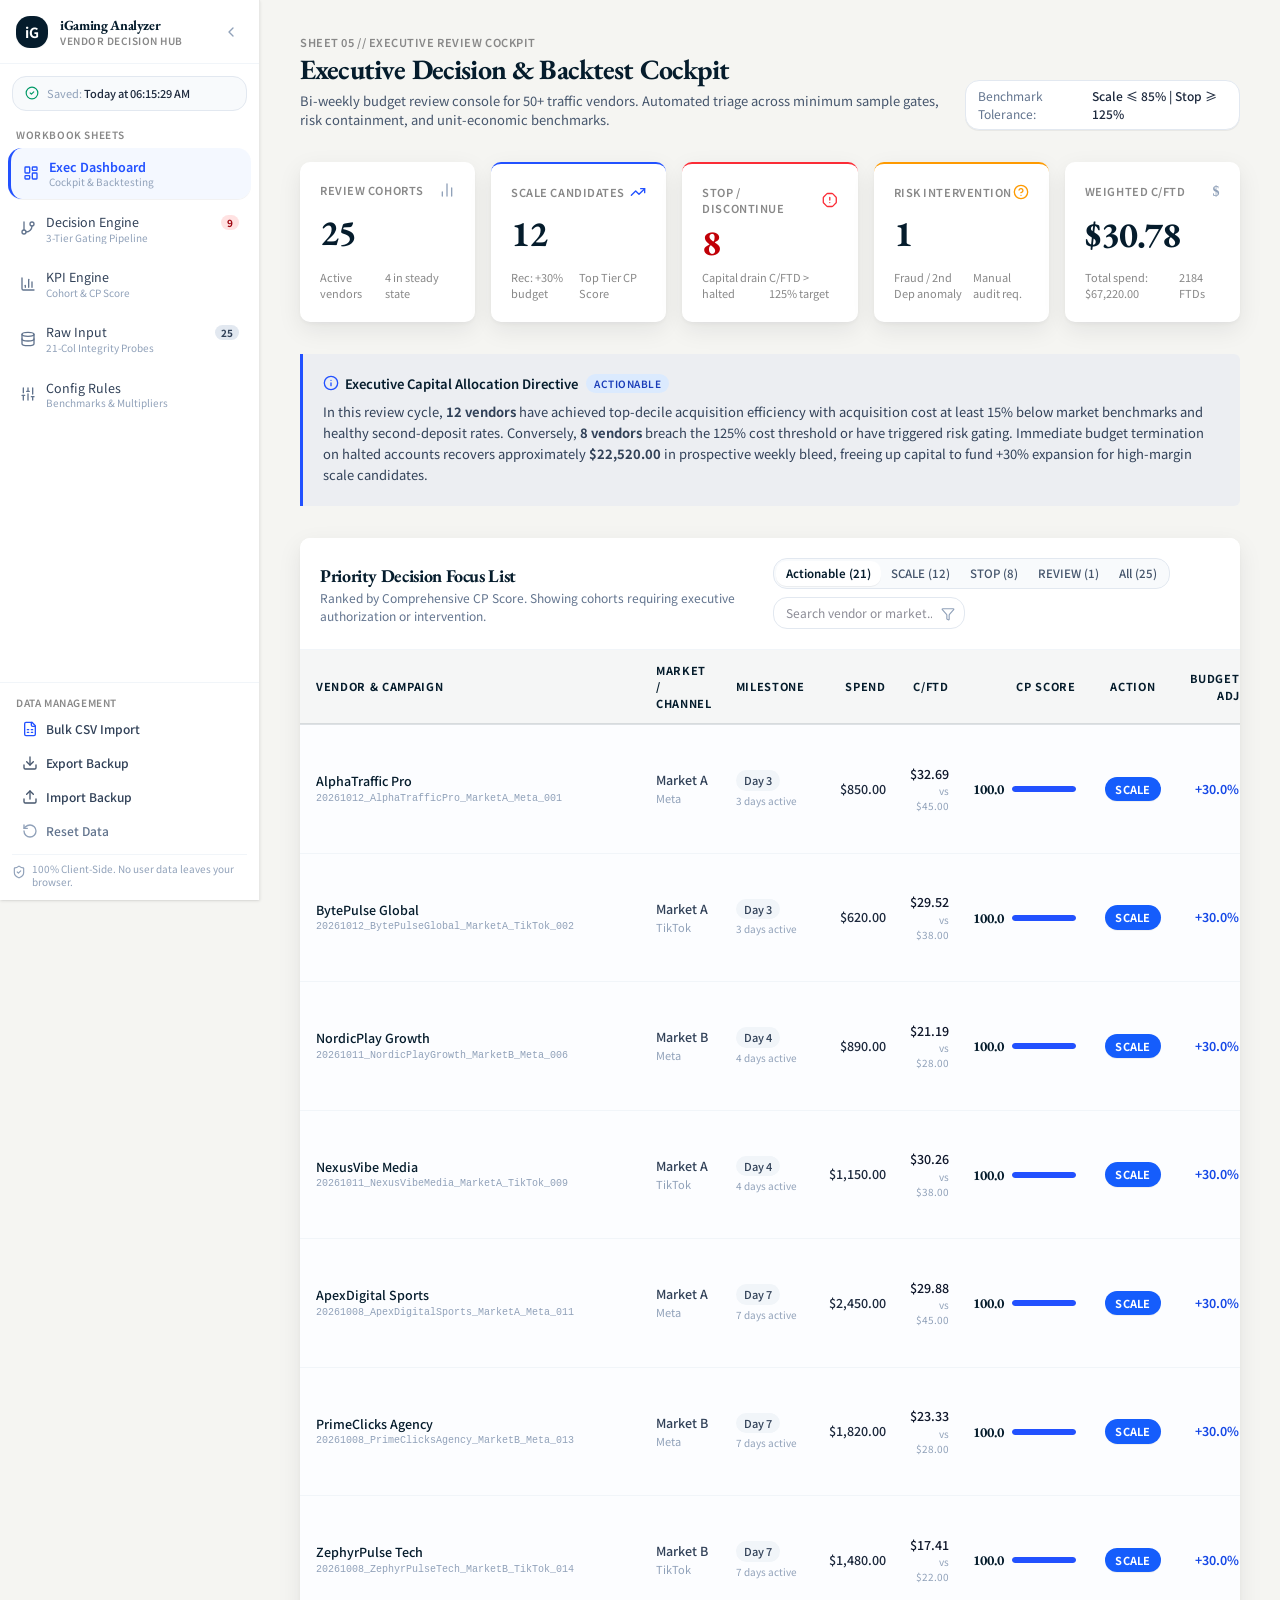
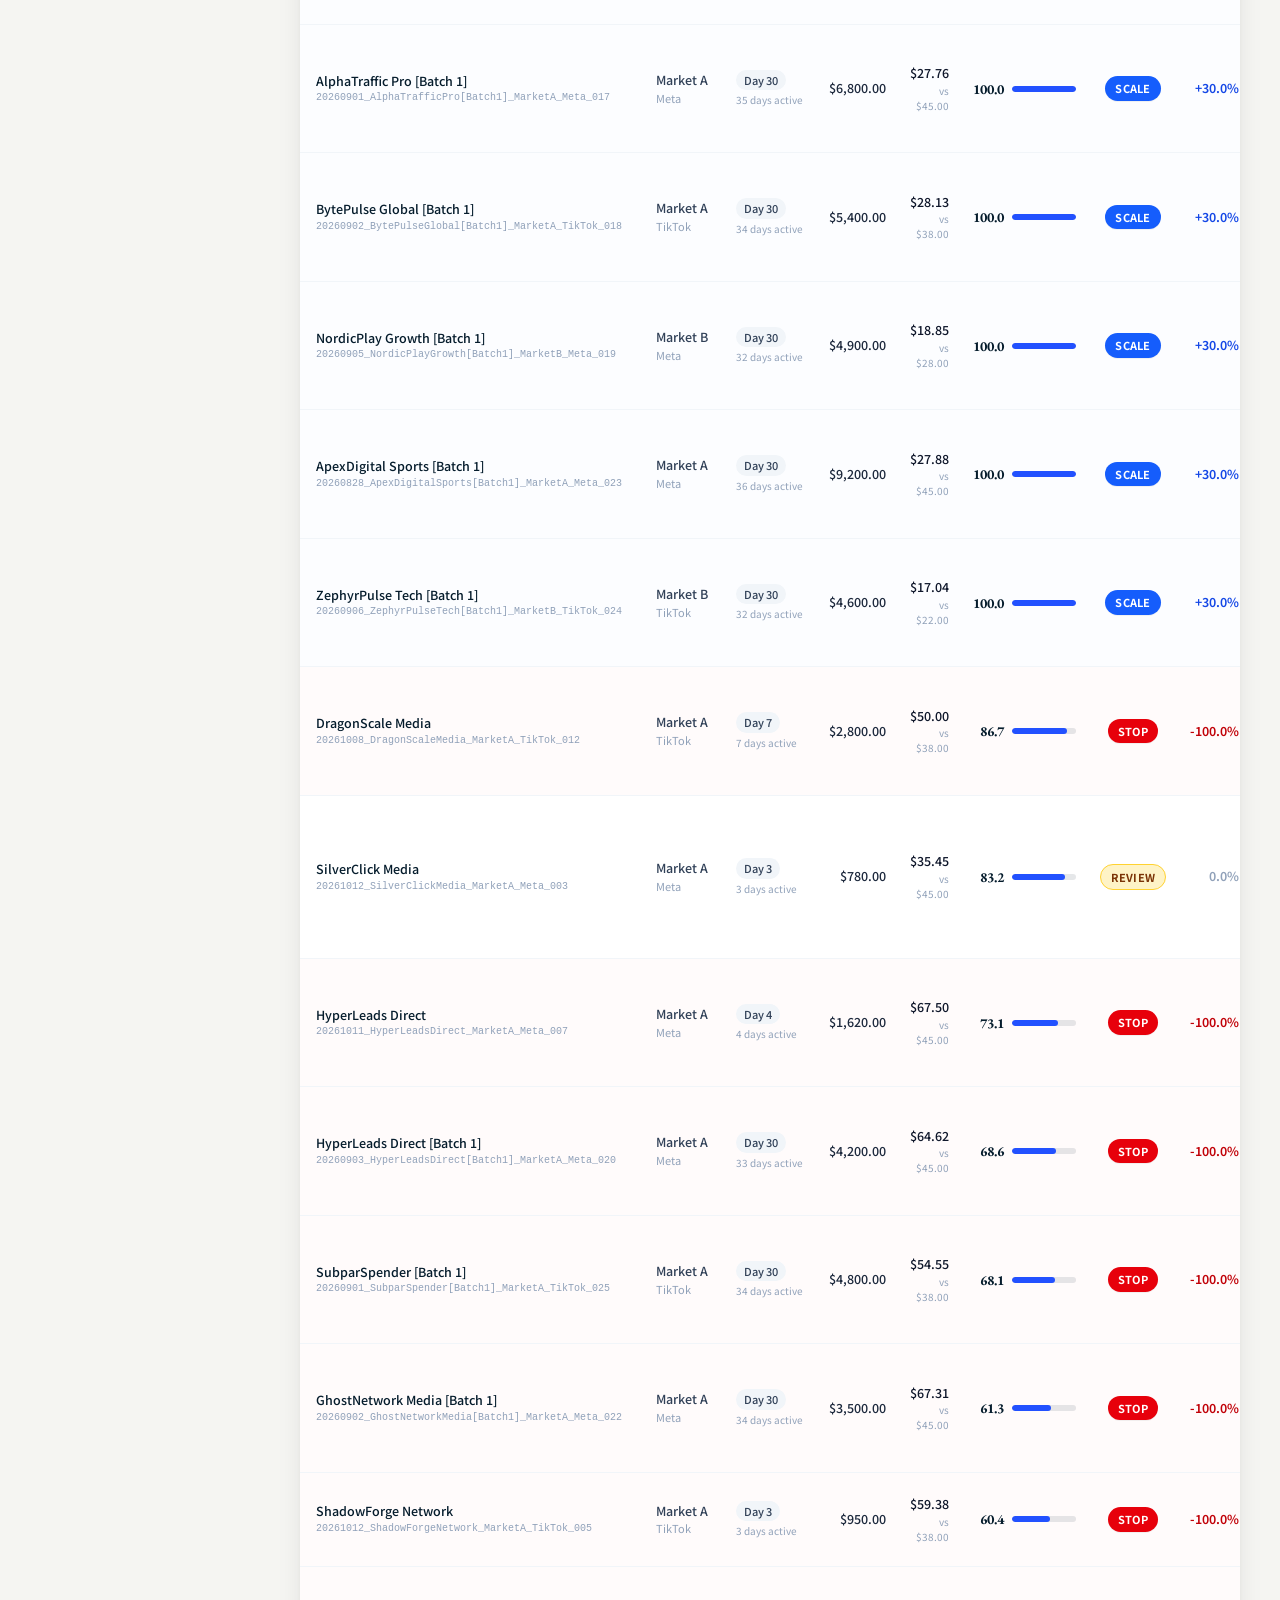
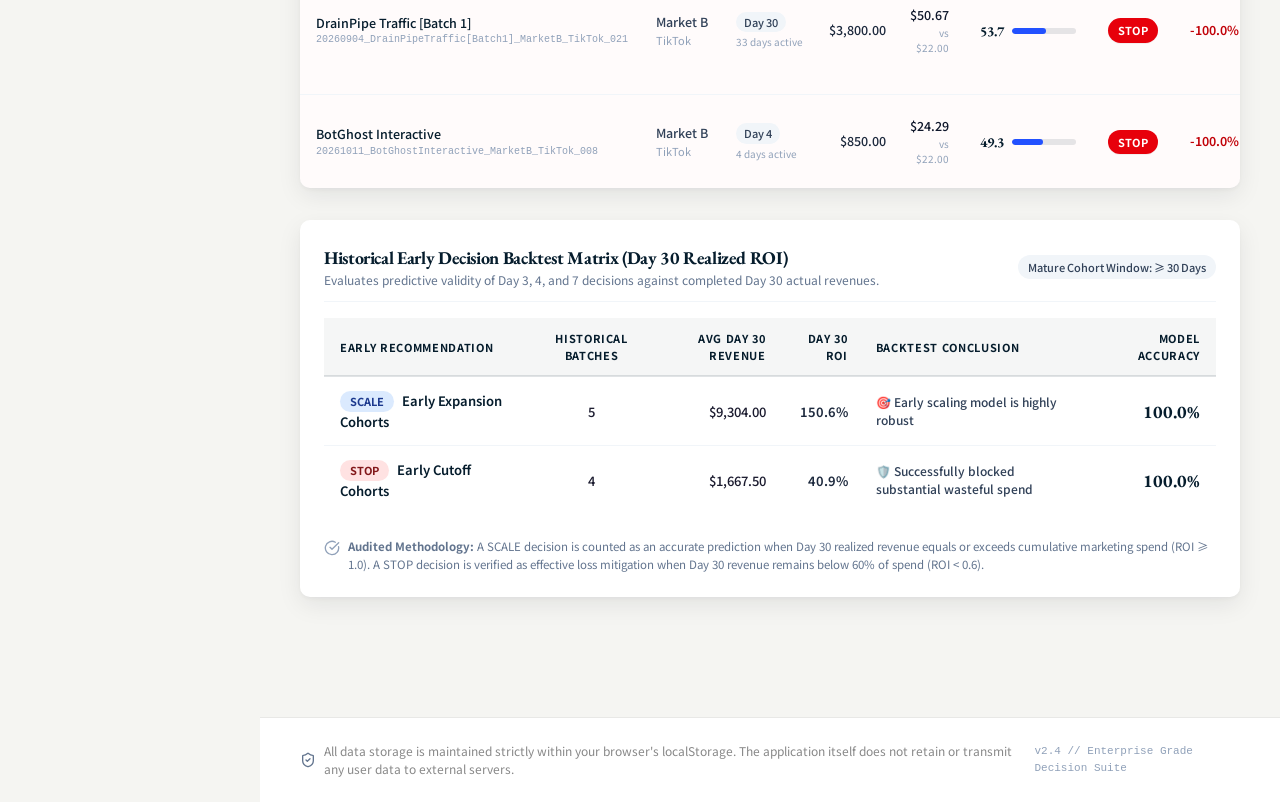
==== commit 83156b70: "Deploying to gh-pages from @ HyVoid/iGaming-Vendor-Early-Performance-Decision-Analyzer@b99b9347154dd" ====
--- a/index.html
+++ b/index.html
@@ -12,8 +12,8 @@
     <link rel="preconnect" href="https://fonts.googleapis.com" />
     <link rel="preconnect" href="https://fonts.gstatic.com" crossorigin />
     <link href="https://fonts.googleapis.com/css2?family=EB+Garamond:ital,wght@0,400..700;1,400..700&family=Noto+Sans+SC:wght@400;500;600;700&display=swap" rel="stylesheet" />
-    <script type="module" crossorigin src="./assets/index-f8WC2uKS.js"></script>
-    <link rel="stylesheet" crossorigin href="./assets/index-chIbau5U.css">
+    <script type="module" crossorigin src="./assets/index-t4kYutHj.js"></script>
+    <link rel="stylesheet" crossorigin href="./assets/index-CpDA-rvO.css">
   </head>
   <body>
     <div id="root"></div>
--- a/assets/index-CpDA-rvO.css
+++ b/assets/index-CpDA-rvO.css
@@ -0,0 +1,2 @@
+/*! tailwindcss v4.3.3 | MIT License | https://tailwindcss.com */
+@layer properties{@supports (((-webkit-hyphens:none)) and (not (margin-trim:inline))) or ((-moz-orient:inline) and (not (color:rgb(from red r g b)))){*,:before,:after,::backdrop{--tw-translate-x:0;--tw-translate-y:0;--tw-translate-z:0;--tw-space-y-reverse:0;--tw-space-x-reverse:0;--tw-divide-y-reverse:0;--tw-border-style:solid;--tw-leading:initial;--tw-font-weight:initial;--tw-tracking:initial;--tw-shadow:0 0 #0000;--tw-shadow-color:initial;--tw-shadow-alpha:100%;--tw-inset-shadow:0 0 #0000;--tw-inset-shadow-color:initial;--tw-inset-shadow-alpha:100%;--tw-ring-color:initial;--tw-ring-shadow:0 0 #0000;--tw-inset-ring-color:initial;--tw-inset-ring-shadow:0 0 #0000;--tw-ring-inset:initial;--tw-ring-offset-width:0px;--tw-ring-offset-color:#fff;--tw-ring-offset-shadow:0 0 #0000;--tw-blur:initial;--tw-brightness:initial;--tw-contrast:initial;--tw-grayscale:initial;--tw-hue-rotate:initial;--tw-invert:initial;--tw-opacity:initial;--tw-saturate:initial;--tw-sepia:initial;--tw-drop-shadow:initial;--tw-drop-shadow-color:initial;--tw-drop-shadow-alpha:100%;--tw-drop-shadow-size:initial;--tw-backdrop-blur:initial;--tw-backdrop-brightness:initial;--tw-backdrop-contrast:initial;--tw-backdrop-grayscale:initial;--tw-backdrop-hue-rotate:initial;--tw-backdrop-invert:initial;--tw-backdrop-opacity:initial;--tw-backdrop-saturate:initial;--tw-backdrop-sepia:initial;--tw-duration:initial;--tw-ease:initial;--tw-scale-x:1;--tw-scale-y:1;--tw-scale-z:1}}}@layer theme{:root,:host{--font-sans:-apple-system, BlinkMacSystemFont, "Segoe UI", Roboto, "Helvetica Neue", "Noto Sans", Arial, sans-serif, "Apple Color Emoji", "Segoe UI Emoji", "Segoe UI Symbol", "Noto Color Emoji";--font-serif:ui-serif, Georgia, Cambria, "Times New Roman", Times, serif;--font-mono:ui-monospace, SFMono-Regular, Menlo, Monaco, Consolas, "Liberation Mono", "Courier New", monospace;--color-red-50:oklch(97.1% .013 17.38);--color-red-100:oklch(93.6% .032 17.717);--color-red-200:oklch(88.5% .062 18.334);--color-red-300:oklch(80.8% .114 19.571);--color-red-500:oklch(63.7% .237 25.331);--color-red-600:oklch(57.7% .245 27.325);--color-red-700:oklch(50.5% .213 27.518);--color-red-800:oklch(44.4% .177 26.899);--color-red-900:oklch(39.6% .141 25.723);--color-amber-50:oklch(98.7% .022 95.277);--color-amber-100:oklch(96.2% .059 95.617);--color-amber-300:oklch(87.9% .169 91.605);--color-amber-500:oklch(76.9% .188 70.08);--color-amber-600:oklch(66.6% .179 58.318);--color-amber-700:oklch(55.5% .163 48.998);--color-amber-800:oklch(47.3% .137 46.201);--color-amber-900:oklch(41.4% .112 45.904);--color-emerald-50:oklch(97.9% .021 166.113);--color-emerald-200:oklch(90.5% .093 164.15);--color-emerald-600:oklch(59.6% .145 163.225);--color-emerald-700:oklch(50.8% .118 165.612);--color-emerald-900:oklch(37.8% .077 168.94);--color-blue-50:oklch(97% .014 254.604);--color-blue-100:oklch(93.2% .032 255.585);--color-blue-600:oklch(54.6% .245 262.881);--color-blue-700:oklch(48.8% .243 264.376);--color-blue-800:oklch(42.4% .199 265.638);--color-blue-900:oklch(37.9% .146 265.522);--color-purple-600:oklch(55.8% .288 302.321);--color-slate-50:oklch(98.4% .003 247.858);--color-slate-100:oklch(96.8% .007 247.896);--color-slate-200:oklch(92.9% .013 255.508);--color-slate-300:oklch(86.9% .022 252.894);--color-slate-400:oklch(70.4% .04 256.788);--color-slate-500:oklch(55.4% .046 257.417);--color-slate-600:oklch(44.6% .043 257.281);--color-slate-700:oklch(37.2% .044 257.287);--color-slate-800:oklch(27.9% .041 260.031);--color-slate-900:oklch(20.8% .042 265.755);--color-white:#fff;--spacing:.25rem;--container-xs:20rem;--container-md:28rem;--container-lg:32rem;--container-2xl:42rem;--container-3xl:48rem;--text-xs:.75rem;--text-xs--line-height:calc(1 / .75);--text-sm:.875rem;--text-sm--line-height:calc(1.25 / .875);--font-weight-normal:400;--font-weight-medium:500;--font-weight-semibold:600;--font-weight-bold:700;--tracking-tight:-.025em;--tracking-wide:.025em;--tracking-wider:.05em;--leading-tight:1.25;--leading-normal:1.5;--leading-relaxed:1.625;--radius-sm:.25rem;--radius-md:.375rem;--radius-lg:.5rem;--radius-xl:.75rem;--shadow-md:0 4px 6px -1px #0000001a, 0 2px 4px -2px #0000001a;--shadow-lg:0 10px 15px -3px #0000001a, 0 4px 6px -4px #0000001a;--ease-in-out:cubic-bezier(.4, 0, .2, 1);--blur-xs:4px;--default-transition-duration:.15s;--default-transition-timing-function:cubic-bezier(.4, 0, .2, 1);--default-font-family:var(--font-sans);--default-mono-font-family:var(--font-mono)}}@layer base{*,:after,:before,::backdrop{box-sizing:border-box;border:0 solid;margin:0;padding:0}::file-selector-button{box-sizing:border-box;border:0 solid;margin:0;padding:0}html,:host{-webkit-text-size-adjust:100%;tab-size:4;line-height:1.5;font-family:var(--default-font-family,-apple-system, BlinkMacSystemFont, "Segoe UI", Roboto, "Helvetica Neue", "Noto Sans", Arial, sans-serif, "Apple Color Emoji", "Segoe UI Emoji", "Segoe UI Symbol", "Noto Color Emoji");font-feature-settings:var(--default-font-feature-settings,normal);font-variation-settings:var(--default-font-variation-settings,normal);-webkit-tap-highlight-color:transparent}hr{height:0;color:inherit;border-top-width:1px}abbr:where([title]){-webkit-text-decoration:underline dotted;text-decoration:underline dotted}h1,h2,h3,h4,h5,h6{font-size:inherit;font-weight:inherit}a{color:inherit;-webkit-text-decoration:inherit;-webkit-text-decoration:inherit;-webkit-text-decoration:inherit;-webkit-text-decoration:inherit;text-decoration:inherit}b,strong{font-weight:bolder}code,kbd,samp,pre{font-family:var(--default-mono-font-family,ui-monospace, SFMono-Regular, Menlo, Monaco, Consolas, "Liberation Mono", "Courier New", monospace);font-feature-settings:var(--default-mono-font-feature-settings,normal);font-variation-settings:var(--default-mono-font-variation-settings,normal);font-size:1em}small{font-size:80%}sub,sup{vertical-align:baseline;font-size:75%;line-height:0;position:relative}sub{bottom:-.25em}sup{top:-.5em}table{text-indent:0;border-color:inherit;border-collapse:collapse}:-moz-focusring:where(:not(iframe)){outline:auto}progress{vertical-align:baseline}summary{display:list-item}ol,ul,menu{list-style:none}img,svg,video,canvas,audio,iframe,embed,object{vertical-align:middle;display:block}img,video{max-width:100%;height:auto}button,input,select,optgroup,textarea{font:inherit;font-feature-settings:inherit;font-variation-settings:inherit;letter-spacing:inherit;color:inherit;opacity:1;background-color:#0000;border-radius:0}::file-selector-button{font:inherit;font-feature-settings:inherit;font-variation-settings:inherit;letter-spacing:inherit;color:inherit;opacity:1;background-color:#0000;border-radius:0}:where(select:is([multiple],[size])) optgroup{font-weight:bolder}:where(select:is([multiple],[size])) optgroup option{padding-inline-start:20px}::file-selector-button{margin-inline-end:4px}::placeholder{opacity:1}@supports (not ((-webkit-appearance:-apple-pay-button))) or (contain-intrinsic-size:1px){::placeholder{color:currentColor}@supports (color:color-mix(in lab, red, red)){::placeholder{color:color-mix(in oklab, currentcolor 50%, transparent)}}}textarea{resize:vertical}::-webkit-search-decoration{-webkit-appearance:none}::-webkit-date-and-time-value{min-height:1lh;text-align:inherit}::-webkit-datetime-edit{display:inline-flex}::-webkit-datetime-edit-fields-wrapper{padding:0}::-webkit-datetime-edit{padding-block:0}::-webkit-datetime-edit-year-field{padding-block:0}::-webkit-datetime-edit-month-field{padding-block:0}::-webkit-datetime-edit-day-field{padding-block:0}::-webkit-datetime-edit-hour-field{padding-block:0}::-webkit-datetime-edit-minute-field{padding-block:0}::-webkit-datetime-edit-second-field{padding-block:0}::-webkit-datetime-edit-millisecond-field{padding-block:0}::-webkit-datetime-edit-meridiem-field{padding-block:0}::-webkit-calendar-picker-indicator{line-height:1}:-moz-ui-invalid{box-shadow:none}button,input:where([type=button],[type=reset],[type=submit]){appearance:button}::file-selector-button{appearance:button}::-webkit-inner-spin-button{height:auto}::-webkit-outer-spin-button{height:auto}[hidden]:where(:not([hidden=until-found])){display:none!important}}@layer components;@layer utilities{.pointer-events-none{pointer-events:none}.visible{visibility:visible}.absolute{position:absolute}.fixed{position:fixed}.relative{position:relative}.sticky{position:sticky}.inset-0{inset:0}.top-0{top:0}.top-2\.5{top:calc(var(--spacing) * 2.5)}.right-0{right:0}.right-2\.5{right:calc(var(--spacing) * 2.5)}.bottom-0{bottom:0}.left-0{left:0}.z-20{z-index:20}.z-40{z-index:40}.z-50{z-index:50}.mx-3{margin-inline:calc(var(--spacing) * 3)}.mx-auto{margin-inline:auto}.my-0\.5{margin-block:calc(var(--spacing) * .5)}.my-2{margin-block:calc(var(--spacing) * 2)}.mt-0\.5{margin-top:calc(var(--spacing) * .5)}.mt-1{margin-top:var(--spacing)}.mt-1\.5{margin-top:calc(var(--spacing) * 1.5)}.mt-3{margin-top:calc(var(--spacing) * 3)}.mt-4{margin-top:calc(var(--spacing) * 4)}.mt-12{margin-top:calc(var(--spacing) * 12)}.mr-1{margin-right:var(--spacing)}.mr-1\.5{margin-right:calc(var(--spacing) * 1.5)}.mr-2{margin-right:calc(var(--spacing) * 2)}.mb-1{margin-bottom:var(--spacing)}.mb-1\.5{margin-bottom:calc(var(--spacing) * 1.5)}.mb-2{margin-bottom:calc(var(--spacing) * 2)}.ml-1{margin-left:var(--spacing)}.ml-1\.5{margin-left:calc(var(--spacing) * 1.5)}.ml-2{margin-left:calc(var(--spacing) * 2)}.ml-2\.5{margin-left:calc(var(--spacing) * 2.5)}.block{display:block}.contents{display:contents}.flex{display:flex}.grid{display:grid}.hidden{display:none}.inline{display:inline}.inline-flex{display:inline-flex}.table{display:table}.h-3{height:calc(var(--spacing) * 3)}.h-3\.5{height:calc(var(--spacing) * 3.5)}.h-4{height:calc(var(--spacing) * 4)}.h-5{height:calc(var(--spacing) * 5)}.h-7{height:calc(var(--spacing) * 7)}.h-8{height:calc(var(--spacing) * 8)}.h-10{height:calc(var(--spacing) * 10)}.h-\[3px\]{height:3px}.h-\[56px\]{height:56px}.h-\[64px\]{height:64px}.h-full{height:100%}.h-screen{height:100vh}.max-h-\[90vh\]{max-height:90vh}.max-h-\[700px\]{max-height:700px}.min-h-screen{min-height:100vh}.w-3{width:calc(var(--spacing) * 3)}.w-3\.5{width:calc(var(--spacing) * 3.5)}.w-4{width:calc(var(--spacing) * 4)}.w-5{width:calc(var(--spacing) * 5)}.w-7{width:calc(var(--spacing) * 7)}.w-8{width:calc(var(--spacing) * 8)}.w-10{width:calc(var(--spacing) * 10)}.w-16{width:calc(var(--spacing) * 16)}.w-20{width:calc(var(--spacing) * 20)}.w-24{width:calc(var(--spacing) * 24)}.w-28{width:calc(var(--spacing) * 28)}.w-36{width:calc(var(--spacing) * 36)}.w-44{width:calc(var(--spacing) * 44)}.w-48{width:calc(var(--spacing) * 48)}.w-56{width:calc(var(--spacing) * 56)}.w-\[280px\]{width:280px}.w-full{width:100%}.max-w-2xl{max-width:var(--container-2xl)}.max-w-3xl{max-width:var(--container-3xl)}.max-w-\[1400px\]{max-width:1400px}.max-w-lg{max-width:var(--container-lg)}.max-w-md{max-width:var(--container-md)}.max-w-xs{max-width:var(--container-xs)}.min-w-0{min-width:0}.min-w-\[70px\]{min-width:70px}.min-w-\[75px\]{min-width:75px}.min-w-\[80px\]{min-width:80px}.min-w-\[85px\]{min-width:85px}.min-w-\[90px\]{min-width:90px}.min-w-\[95px\]{min-width:95px}.min-w-\[105px\]{min-width:105px}.min-w-\[110px\]{min-width:110px}.min-w-\[150px\]{min-width:150px}.min-w-\[160px\]{min-width:160px}.min-w-\[170px\]{min-width:170px}.min-w-\[190px\]{min-width:190px}.flex-1{flex:1}.shrink-0{flex-shrink:0}.border-collapse{border-collapse:collapse}.-translate-x-full{--tw-translate-x:-100%;translate:var(--tw-translate-x) var(--tw-translate-y)}.translate-x-0{--tw-translate-x:0px;translate:var(--tw-translate-x) var(--tw-translate-y)}.cursor-pointer{cursor:pointer}.grid-cols-1{grid-template-columns:repeat(1,minmax(0,1fr))}.grid-cols-2{grid-template-columns:repeat(2,minmax(0,1fr))}.grid-cols-3{grid-template-columns:repeat(3,minmax(0,1fr))}.flex-col{flex-direction:column}.flex-wrap{flex-wrap:wrap}.items-center{align-items:center}.items-end{align-items:flex-end}.items-start{align-items:flex-start}.justify-between{justify-content:space-between}.justify-center{justify-content:center}.justify-end{justify-content:flex-end}.gap-2{gap:calc(var(--spacing) * 2)}.gap-2\.5{gap:calc(var(--spacing) * 2.5)}.gap-3{gap:calc(var(--spacing) * 3)}.gap-4{gap:calc(var(--spacing) * 4)}.gap-6{gap:calc(var(--spacing) * 6)}:where(.space-y-1>:not(:last-child)){--tw-space-y-reverse:0;margin-block-start:calc(var(--spacing) * var(--tw-space-y-reverse));margin-block-end:calc(var(--spacing) * calc(1 - var(--tw-space-y-reverse)))}:where(.space-y-1\.5>:not(:last-child)){--tw-space-y-reverse:0;margin-block-start:calc(calc(var(--spacing) * 1.5) * var(--tw-space-y-reverse));margin-block-end:calc(calc(var(--spacing) * 1.5) * calc(1 - var(--tw-space-y-reverse)))}:where(.space-y-2>:not(:last-child)){--tw-space-y-reverse:0;margin-block-start:calc(calc(var(--spacing) * 2) * var(--tw-space-y-reverse));margin-block-end:calc(calc(var(--spacing) * 2) * calc(1 - var(--tw-space-y-reverse)))}:where(.space-y-3>:not(:last-child)){--tw-space-y-reverse:0;margin-block-start:calc(calc(var(--spacing) * 3) * var(--tw-space-y-reverse));margin-block-end:calc(calc(var(--spacing) * 3) * calc(1 - var(--tw-space-y-reverse)))}:where(.space-y-4>:not(:last-child)){--tw-space-y-reverse:0;margin-block-start:calc(calc(var(--spacing) * 4) * var(--tw-space-y-reverse));margin-block-end:calc(calc(var(--spacing) * 4) * calc(1 - var(--tw-space-y-reverse)))}:where(.space-y-6>:not(:last-child)){--tw-space-y-reverse:0;margin-block-start:calc(calc(var(--spacing) * 6) * var(--tw-space-y-reverse));margin-block-end:calc(calc(var(--spacing) * 6) * calc(1 - var(--tw-space-y-reverse)))}:where(.space-y-8>:not(:last-child)){--tw-space-y-reverse:0;margin-block-start:calc(calc(var(--spacing) * 8) * var(--tw-space-y-reverse));margin-block-end:calc(calc(var(--spacing) * 8) * calc(1 - var(--tw-space-y-reverse)))}:where(.space-x-1>:not(:last-child)){--tw-space-x-reverse:0;margin-inline-start:calc(var(--spacing) * var(--tw-space-x-reverse));margin-inline-end:calc(var(--spacing) * calc(1 - var(--tw-space-x-reverse)))}:where(.space-x-1\.5>:not(:last-child)){--tw-space-x-reverse:0;margin-inline-start:calc(calc(var(--spacing) * 1.5) * var(--tw-space-x-reverse));margin-inline-end:calc(calc(var(--spacing) * 1.5) * calc(1 - var(--tw-space-x-reverse)))}:where(.space-x-2>:not(:last-child)){--tw-space-x-reverse:0;margin-inline-start:calc(calc(var(--spacing) * 2) * var(--tw-space-x-reverse));margin-inline-end:calc(calc(var(--spacing) * 2) * calc(1 - var(--tw-space-x-reverse)))}:where(.space-x-2\.5>:not(:last-child)){--tw-space-x-reverse:0;margin-inline-start:calc(calc(var(--spacing) * 2.5) * var(--tw-space-x-reverse));margin-inline-end:calc(calc(var(--spacing) * 2.5) * calc(1 - var(--tw-space-x-reverse)))}:where(.space-x-3>:not(:last-child)){--tw-space-x-reverse:0;margin-inline-start:calc(calc(var(--spacing) * 3) * var(--tw-space-x-reverse));margin-inline-end:calc(calc(var(--spacing) * 3) * calc(1 - var(--tw-space-x-reverse)))}:where(.space-x-6>:not(:last-child)){--tw-space-x-reverse:0;margin-inline-start:calc(calc(var(--spacing) * 6) * var(--tw-space-x-reverse));margin-inline-end:calc(calc(var(--spacing) * 6) * calc(1 - var(--tw-space-x-reverse)))}:where(.divide-y>:not(:last-child)){--tw-divide-y-reverse:0;border-bottom-style:var(--tw-border-style);border-top-style:var(--tw-border-style);border-top-width:calc(1px * var(--tw-divide-y-reverse));border-bottom-width:calc(1px * calc(1 - var(--tw-divide-y-reverse)))}:where(.divide-slate-100>:not(:last-child)){border-color:var(--color-slate-100)}:where(.divide-slate-200>:not(:last-child)){border-color:var(--color-slate-200)}.truncate{text-overflow:ellipsis;white-space:nowrap;overflow:hidden}.overflow-hidden{overflow:hidden}.overflow-x-auto{overflow-x:auto}.overflow-y-auto{overflow-y:auto}.rounded{border-radius:.25rem}.rounded-full{border-radius:2147483647px}.rounded-lg{border-radius:var(--radius-lg)}.rounded-md{border-radius:var(--radius-md)}.rounded-sm{border-radius:var(--radius-sm)}.rounded-xl{border-radius:var(--radius-xl)}.rounded-t{border-top-left-radius:.25rem;border-top-right-radius:.25rem}.border{border-style:var(--tw-border-style);border-width:1px}.border-2{border-style:var(--tw-border-style);border-width:2px}.border-t{border-top-style:var(--tw-border-style);border-top-width:1px}.border-t-2{border-top-style:var(--tw-border-style);border-top-width:2px}.border-r{border-right-style:var(--tw-border-style);border-right-width:1px}.border-b{border-bottom-style:var(--tw-border-style);border-bottom-width:1px}.border-b-2{border-bottom-style:var(--tw-border-style);border-bottom-width:2px}.border-l-3{border-left-style:var(--tw-border-style);border-left-width:3px}.border-dashed{--tw-border-style:dashed;border-style:dashed}.border-\[var\(--color-accent\)\]{border-color:var(--color-accent)}.border-\[var\(--color-border\)\]{border-color:var(--color-border)}.border-\[var\(--nav-border\)\]{border-color:var(--nav-border)}.border-\[var\(--table-header-sep\)\]{border-color:var(--table-header-sep)}.border-amber-300{border-color:var(--color-amber-300)}.border-amber-500{border-color:var(--color-amber-500)}.border-emerald-200{border-color:var(--color-emerald-200)}.border-red-200{border-color:var(--color-red-200)}.border-red-300{border-color:var(--color-red-300)}.border-red-500{border-color:var(--color-red-500)}.border-slate-100{border-color:var(--color-slate-100)}.border-slate-200{border-color:var(--color-slate-200)}.border-slate-300{border-color:var(--color-slate-300)}.border-slate-400{border-color:var(--color-slate-400)}.border-transparent{border-color:#0000}.bg-\[\#FAFAFA\]{background-color:#fafafa}.bg-\[\#FFFDE7\]{background-color:#fffde7}.bg-\[var\(--color-accent\)\]{background-color:var(--color-accent)}.bg-\[var\(--color-bg\)\]{background-color:var(--color-bg)}.bg-\[var\(--color-primary\)\]{background-color:var(--color-primary)}.bg-\[var\(--nav-bg\)\]{background-color:var(--nav-bg)}.bg-\[var\(--table-header-bg\)\]{background-color:var(--table-header-bg)}.bg-amber-50\/70{background-color:#fffbebb3}@supports (color:color-mix(in lab, red, red)){.bg-amber-50\/70{background-color:color-mix(in oklab, var(--color-amber-50) 70%, transparent)}}.bg-amber-100{background-color:var(--color-amber-100)}.bg-blue-50{background-color:var(--color-blue-50)}.bg-blue-50\/15{background-color:#eff6ff26}@supports (color:color-mix(in lab, red, red)){.bg-blue-50\/15{background-color:color-mix(in oklab, var(--color-blue-50) 15%, transparent)}}.bg-blue-50\/20{background-color:#eff6ff33}@supports (color:color-mix(in lab, red, red)){.bg-blue-50\/20{background-color:color-mix(in oklab, var(--color-blue-50) 20%, transparent)}}.bg-blue-50\/70{background-color:#eff6ffb3}@supports (color:color-mix(in lab, red, red)){.bg-blue-50\/70{background-color:color-mix(in oklab, var(--color-blue-50) 70%, transparent)}}.bg-blue-100{background-color:var(--color-blue-100)}.bg-blue-600{background-color:var(--color-blue-600)}.bg-emerald-50{background-color:var(--color-emerald-50)}.bg-red-50{background-color:var(--color-red-50)}.bg-red-50\/20{background-color:#fef2f233}@supports (color:color-mix(in lab, red, red)){.bg-red-50\/20{background-color:color-mix(in oklab, var(--color-red-50) 20%, transparent)}}.bg-red-50\/30{background-color:#fef2f24d}@supports (color:color-mix(in lab, red, red)){.bg-red-50\/30{background-color:color-mix(in oklab, var(--color-red-50) 30%, transparent)}}.bg-red-50\/40{background-color:#fef2f266}@supports (color:color-mix(in lab, red, red)){.bg-red-50\/40{background-color:color-mix(in oklab, var(--color-red-50) 40%, transparent)}}.bg-red-100{background-color:var(--color-red-100)}.bg-red-600{background-color:var(--color-red-600)}.bg-slate-50{background-color:var(--color-slate-50)}.bg-slate-50\/50{background-color:#f8fafc80}@supports (color:color-mix(in lab, red, red)){.bg-slate-50\/50{background-color:color-mix(in oklab, var(--color-slate-50) 50%, transparent)}}.bg-slate-100{background-color:var(--color-slate-100)}.bg-slate-100\/90{background-color:#f1f5f9e6}@supports (color:color-mix(in lab, red, red)){.bg-slate-100\/90{background-color:color-mix(in oklab, var(--color-slate-100) 90%, transparent)}}.bg-slate-200{background-color:var(--color-slate-200)}.bg-slate-900\/40{background-color:#0f172b66}@supports (color:color-mix(in lab, red, red)){.bg-slate-900\/40{background-color:color-mix(in oklab, var(--color-slate-900) 40%, transparent)}}.bg-white{background-color:var(--color-white)}.p-0\.5{padding:calc(var(--spacing) * .5)}.p-1{padding:var(--spacing)}.p-1\.5{padding:calc(var(--spacing) * 1.5)}.p-2{padding:calc(var(--spacing) * 2)}.p-2\.5{padding:calc(var(--spacing) * 2.5)}.p-3{padding:calc(var(--spacing) * 3)}.p-3\.5{padding:calc(var(--spacing) * 3.5)}.p-4{padding:calc(var(--spacing) * 4)}.p-5{padding:calc(var(--spacing) * 5)}.p-6{padding:calc(var(--spacing) * 6)}.px-1{padding-inline:var(--spacing)}.px-1\.5{padding-inline:calc(var(--spacing) * 1.5)}.px-2{padding-inline:calc(var(--spacing) * 2)}.px-2\.5{padding-inline:calc(var(--spacing) * 2.5)}.px-3{padding-inline:calc(var(--spacing) * 3)}.px-3\.5{padding-inline:calc(var(--spacing) * 3.5)}.px-4{padding-inline:calc(var(--spacing) * 4)}.px-5{padding-inline:calc(var(--spacing) * 5)}.px-6{padding-inline:calc(var(--spacing) * 6)}.py-0\.5{padding-block:calc(var(--spacing) * .5)}.py-1{padding-block:var(--spacing)}.py-1\.5{padding-block:calc(var(--spacing) * 1.5)}.py-2{padding-block:calc(var(--spacing) * 2)}.py-2\.5{padding-block:calc(var(--spacing) * 2.5)}.py-3{padding-block:calc(var(--spacing) * 3)}.py-3\.5{padding-block:calc(var(--spacing) * 3.5)}.py-4{padding-block:calc(var(--spacing) * 4)}.py-6{padding-block:calc(var(--spacing) * 6)}.py-10{padding-block:calc(var(--spacing) * 10)}.pt-1{padding-top:var(--spacing)}.pt-2{padding-top:calc(var(--spacing) * 2)}.pt-3{padding-top:calc(var(--spacing) * 3)}.pr-8{padding-right:calc(var(--spacing) * 8)}.pb-3{padding-bottom:calc(var(--spacing) * 3)}.pb-12{padding-bottom:calc(var(--spacing) * 12)}.pl-3{padding-left:calc(var(--spacing) * 3)}.pl-6{padding-left:calc(var(--spacing) * 6)}.text-center{text-align:center}.text-left{text-align:left}.text-right{text-align:right}.font-mono{font-family:var(--font-mono)}.font-serif{font-family:var(--font-serif)}.text-sm{font-size:var(--text-sm);line-height:var(--tw-leading,var(--text-sm--line-height))}.text-xs{font-size:var(--text-xs);line-height:var(--tw-leading,var(--text-xs--line-height))}.text-\[10\.5px\]{font-size:10.5px}.text-\[10px\]{font-size:10px}.text-\[11\.5px\]{font-size:11.5px}.text-\[11px\]{font-size:11px}.text-\[12\.5px\]{font-size:12.5px}.text-\[12px\]{font-size:12px}.text-\[13px\]{font-size:13px}.text-\[14px\]{font-size:14px}.text-\[15px\]{font-size:15px}.text-\[16px\]{font-size:16px}.text-\[17px\]{font-size:17px}.text-\[18px\]{font-size:18px}.text-\[20px\]{font-size:20px}.text-\[22px\]{font-size:22px}.text-\[28px\]{font-size:28px}.text-\[36px\]{font-size:36px}.leading-none{--tw-leading:1;line-height:1}.leading-normal{--tw-leading:var(--leading-normal);line-height:var(--leading-normal)}.leading-relaxed{--tw-leading:var(--leading-relaxed);line-height:var(--leading-relaxed)}.leading-tight{--tw-leading:var(--leading-tight);line-height:var(--leading-tight)}.font-bold{--tw-font-weight:var(--font-weight-bold);font-weight:var(--font-weight-bold)}.font-medium{--tw-font-weight:var(--font-weight-medium);font-weight:var(--font-weight-medium)}.font-normal{--tw-font-weight:var(--font-weight-normal);font-weight:var(--font-weight-normal)}.font-semibold{--tw-font-weight:var(--font-weight-semibold);font-weight:var(--font-weight-semibold)}.tracking-tight{--tw-tracking:var(--tracking-tight);letter-spacing:var(--tracking-tight)}.tracking-wide{--tw-tracking:var(--tracking-wide);letter-spacing:var(--tracking-wide)}.tracking-wider{--tw-tracking:var(--tracking-wider);letter-spacing:var(--tracking-wider)}.whitespace-nowrap{white-space:nowrap}.text-\[var\(--color-accent\)\]{color:var(--color-accent)}.text-\[var\(--color-muted\)\]{color:var(--color-muted)}.text-\[var\(--color-primary\)\]{color:var(--color-primary)}.text-\[var\(--nav-text-inactive\)\]{color:var(--nav-text-inactive)}.text-amber-500{color:var(--color-amber-500)}.text-amber-600{color:var(--color-amber-600)}.text-amber-700{color:var(--color-amber-700)}.text-amber-800{color:var(--color-amber-800)}.text-amber-900{color:var(--color-amber-900)}.text-blue-700{color:var(--color-blue-700)}.text-blue-800{color:var(--color-blue-800)}.text-blue-900{color:var(--color-blue-900)}.text-emerald-600{color:var(--color-emerald-600)}.text-emerald-700{color:var(--color-emerald-700)}.text-emerald-900{color:var(--color-emerald-900)}.text-purple-600{color:var(--color-purple-600)}.text-red-500{color:var(--color-red-500)}.text-red-600{color:var(--color-red-600)}.text-red-700{color:var(--color-red-700)}.text-red-800{color:var(--color-red-800)}.text-red-900{color:var(--color-red-900)}.text-slate-300{color:var(--color-slate-300)}.text-slate-400{color:var(--color-slate-400)}.text-slate-500{color:var(--color-slate-500)}.text-slate-600{color:var(--color-slate-600)}.text-slate-700{color:var(--color-slate-700)}.text-slate-800{color:var(--color-slate-800)}.text-slate-900{color:var(--color-slate-900)}.text-white{color:var(--color-white)}.uppercase{text-transform:uppercase}.shadow-2xl{--tw-shadow:0 25px 50px -12px var(--tw-shadow-color,#00000040);box-shadow:var(--tw-inset-shadow), var(--tw-inset-ring-shadow), var(--tw-ring-offset-shadow), var(--tw-ring-shadow), var(--tw-shadow)}.shadow-2xs{--tw-shadow:0 1px var(--tw-shadow-color,#0000000d);box-shadow:var(--tw-inset-shadow), var(--tw-inset-ring-shadow), var(--tw-ring-offset-shadow), var(--tw-ring-shadow), var(--tw-shadow)}.shadow-sm{--tw-shadow:0 1px 3px 0 var(--tw-shadow-color,#0000001a), 0 1px 2px -1px var(--tw-shadow-color,#0000001a);box-shadow:var(--tw-inset-shadow), var(--tw-inset-ring-shadow), var(--tw-ring-offset-shadow), var(--tw-ring-shadow), var(--tw-shadow)}.shadow-xs{--tw-shadow:0 1px 2px 0 var(--tw-shadow-color,#0000000d);box-shadow:var(--tw-inset-shadow), var(--tw-inset-ring-shadow), var(--tw-ring-offset-shadow), var(--tw-ring-shadow), var(--tw-shadow)}.filter{filter:var(--tw-blur,) var(--tw-brightness,) var(--tw-contrast,) var(--tw-grayscale,) var(--tw-hue-rotate,) var(--tw-invert,) var(--tw-saturate,) var(--tw-sepia,) var(--tw-drop-shadow,)}.backdrop-blur-xs{--tw-backdrop-blur:blur(var(--blur-xs));-webkit-backdrop-filter:var(--tw-backdrop-blur,) var(--tw-backdrop-brightness,) var(--tw-backdrop-contrast,) var(--tw-backdrop-grayscale,) var(--tw-backdrop-hue-rotate,) var(--tw-backdrop-invert,) var(--tw-backdrop-opacity,) var(--tw-backdrop-saturate,) var(--tw-backdrop-sepia,);backdrop-filter:var(--tw-backdrop-blur,) var(--tw-backdrop-brightness,) var(--tw-backdrop-contrast,) var(--tw-backdrop-grayscale,) var(--tw-backdrop-hue-rotate,) var(--tw-backdrop-invert,) var(--tw-backdrop-opacity,) var(--tw-backdrop-saturate,) var(--tw-backdrop-sepia,)}.transition-all{transition-property:all;transition-timing-function:var(--tw-ease,var(--default-transition-timing-function));transition-duration:var(--tw-duration,var(--default-transition-duration))}.transition-colors{transition-property:color,background-color,border-color,outline-color,text-decoration-color,fill,stroke,--tw-gradient-from,--tw-gradient-via,--tw-gradient-to;transition-timing-function:var(--tw-ease,var(--default-transition-timing-function));transition-duration:var(--tw-duration,var(--default-transition-duration))}.duration-200{--tw-duration:.2s;transition-duration:.2s}.ease-in-out{--tw-ease:var(--ease-in-out);transition-timing-function:var(--ease-in-out)}.select-all{-webkit-user-select:all;user-select:all}.select-none{-webkit-user-select:none;user-select:none}.selection\:bg-blue-100 ::selection{background-color:var(--color-blue-100)}.selection\:bg-blue-100::selection{background-color:var(--color-blue-100)}.selection\:text-blue-900 ::selection{color:var(--color-blue-900)}.selection\:text-blue-900::selection{color:var(--color-blue-900)}.last\:border-0:last-child{border-style:var(--tw-border-style);border-width:0}@media (hover:hover){.hover\:border-\[var\(--color-accent\)\]:hover{border-color:var(--color-accent)}.hover\:bg-red-50:hover{background-color:var(--color-red-50)}.hover\:bg-red-100:hover{background-color:var(--color-red-100)}.hover\:bg-red-200:hover{background-color:var(--color-red-200)}.hover\:bg-red-700:hover{background-color:var(--color-red-700)}.hover\:bg-slate-50:hover{background-color:var(--color-slate-50)}.hover\:bg-slate-50\/60:hover{background-color:#f8fafc99}@supports (color:color-mix(in lab, red, red)){.hover\:bg-slate-50\/60:hover{background-color:color-mix(in oklab, var(--color-slate-50) 60%, transparent)}}.hover\:bg-slate-50\/70:hover{background-color:#f8fafcb3}@supports (color:color-mix(in lab, red, red)){.hover\:bg-slate-50\/70:hover{background-color:color-mix(in oklab, var(--color-slate-50) 70%, transparent)}}.hover\:bg-slate-50\/80:hover{background-color:#f8fafccc}@supports (color:color-mix(in lab, red, red)){.hover\:bg-slate-50\/80:hover{background-color:color-mix(in oklab, var(--color-slate-50) 80%, transparent)}}.hover\:bg-slate-100:hover{background-color:var(--color-slate-100)}.hover\:bg-slate-100\/50:hover{background-color:#f1f5f980}@supports (color:color-mix(in lab, red, red)){.hover\:bg-slate-100\/50:hover{background-color:color-mix(in oklab, var(--color-slate-100) 50%, transparent)}}.hover\:bg-slate-100\/70:hover{background-color:#f1f5f9b3}@supports (color:color-mix(in lab, red, red)){.hover\:bg-slate-100\/70:hover{background-color:color-mix(in oklab, var(--color-slate-100) 70%, transparent)}}.hover\:bg-slate-200:hover{background-color:var(--color-slate-200)}.hover\:bg-slate-800:hover{background-color:var(--color-slate-800)}.hover\:text-\[var\(--color-accent\)\]:hover{color:var(--color-accent)}.hover\:text-\[var\(--color-primary\)\]:hover{color:var(--color-primary)}.hover\:text-red-700:hover{color:var(--color-red-700)}.hover\:text-slate-600:hover{color:var(--color-slate-600)}.hover\:text-slate-700:hover{color:var(--color-slate-700)}.hover\:text-slate-900:hover{color:var(--color-slate-900)}.hover\:underline:hover{text-decoration-line:underline}}.focus\:ring-1:focus{--tw-ring-shadow:var(--tw-ring-inset,) 0 0 0 calc(1px + var(--tw-ring-offset-width)) var(--tw-ring-color,currentcolor);box-shadow:var(--tw-inset-shadow), var(--tw-inset-ring-shadow), var(--tw-ring-offset-shadow), var(--tw-ring-shadow), var(--tw-shadow)}.focus\:ring-\[var\(--color-accent\)\]:focus{--tw-ring-color:var(--color-accent)}.focus\:outline-none:focus{--tw-outline-style:none;outline-style:none}.active\:scale-95:active{--tw-scale-x:95%;--tw-scale-y:95%;--tw-scale-z:95%;scale:var(--tw-scale-x) var(--tw-scale-y)}.disabled\:opacity-50:disabled{opacity:.5}@media (width>=40rem){.sm\:grid-cols-2{grid-template-columns:repeat(2,minmax(0,1fr))}.sm\:grid-cols-3{grid-template-columns:repeat(3,minmax(0,1fr))}.sm\:grid-cols-4{grid-template-columns:repeat(4,minmax(0,1fr))}.sm\:grid-cols-6{grid-template-columns:repeat(6,minmax(0,1fr))}.sm\:flex-row{flex-direction:row}.sm\:items-center{align-items:center}.sm\:px-10{padding-inline:calc(var(--spacing) * 10)}}@media (width>=48rem){.md\:sticky{position:sticky}.md\:top-0{top:0}.md\:flex{display:flex}.md\:hidden{display:none}.md\:w-\[72px\]{width:72px}.md\:w-\[260px\]{width:260px}.md\:translate-x-0{--tw-translate-x:0px;translate:var(--tw-translate-x) var(--tw-translate-y)}.md\:grid-cols-3{grid-template-columns:repeat(3,minmax(0,1fr))}.md\:flex-row{flex-direction:row}.md\:items-end{align-items:flex-end}}@media (width>=64rem){.lg\:flex{display:flex}.lg\:grid-cols-5{grid-template-columns:repeat(5,minmax(0,1fr))}.lg\:flex-row{flex-direction:row}.lg\:items-center{align-items:center}}}:root{--color-primary:#051c2c;--color-accent:#2251ff;--color-bg:#f5f5f2;--color-muted:#888;--color-body-text:#1a1a2e;--color-positive:#00c853;--color-negative:#d32f2f;--color-surface:#fff;--color-input-bg:#fffde7;--color-border:#e8e8e6;--nav-bg:#fff;--nav-border:#e8e8e6;--nav-text:#051c2c;--nav-text-inactive:#051c2c73;--table-header-bg:#051c2c0a;--table-header-sep:#051c2c1f;--insight-bg:#2251ff0a;--anomaly-bg:#d32f2f0a;--font-heading:"EB Garamond", Georgia, serif;--font-body:-apple-system, BlinkMacSystemFont, "Segoe UI", Roboto, "Noto Sans SC", sans-serif;--tracking-display:-.03em;--tracking-heading:-.02em;--tracking-table-head:.06em;--radius-sm:6px;--radius-md:10px;--radius-lg:14px;--radius-pill:9999px;--shadow-sm:0 1px 2px #051c2c0a, 0 2px 8px #051c2c0f;--shadow-md:0 2px 4px #051c2c0a, 0 8px 24px #051c2c14;--shadow-lg:0 4px 8px #051c2c0f, 0 16px 48px #051c2c24;--transition-fast:.15s cubic-bezier(.25, .46, .45, .94);--transition-normal:.22s cubic-bezier(0, 0, .2, 1)}body{background-color:var(--color-bg);color:var(--color-body-text);font-family:var(--font-body);-webkit-font-smoothing:antialiased;-moz-osx-font-smoothing:grayscale;text-rendering:optimizelegibility;font-size:13px;line-height:1.5}.font-heading{font-family:var(--font-heading)}.tracking-display{letter-spacing:var(--tracking-display)}.tracking-heading{letter-spacing:var(--tracking-heading)}.tracking-table-head{letter-spacing:var(--tracking-table-head)}.saas-card{background-color:var(--color-surface);border-radius:var(--radius-md);box-shadow:var(--shadow-md);transition:transform var(--transition-normal), box-shadow var(--transition-normal)}.saas-card:hover{box-shadow:var(--shadow-lg);transform:translateY(-2px)}.saas-card-static{background-color:var(--color-surface);border-radius:var(--radius-md);box-shadow:var(--shadow-md)}.insight-block{background-color:var(--insight-bg);border-left:3px solid var(--color-accent);border-radius:0 var(--radius-sm) var(--radius-sm) 0}.anomaly-block{background-color:var(--anomaly-bg);border-left:3px solid var(--color-negative);border-radius:0 var(--radius-sm) var(--radius-sm) 0}.editable-cell-input{background-color:var(--color-input-bg);transition:background-color var(--transition-fast), outline-color var(--transition-fast)}.editable-cell-input:focus{outline:2px solid var(--color-accent);background-color:#fff9c4}.interactive-cell{transition:transform var(--transition-fast), filter var(--transition-fast)}.interactive-cell:hover{filter:brightness(1.08);transform:scale(1.04)}@keyframes fadeUpAnim{0%{opacity:0;transform:translateY(10px)}to{opacity:1;transform:translateY(0)}}.page-enter{animation:.22s cubic-bezier(0,0,.2,1) forwards fadeUpAnim}.data-bar-track{background-color:#051c2c1a;border-radius:9999px;height:6px;overflow:hidden}.data-bar-fill{background-color:var(--color-accent);border-radius:9999px;height:100%;transition:width .3s}::-webkit-scrollbar{width:6px;height:6px}::-webkit-scrollbar-track{background:#051c2c08}::-webkit-scrollbar-thumb{background:#051c2c33;border-radius:3px}::-webkit-scrollbar-thumb:hover{background:#051c2c59}@property --tw-translate-x{syntax:"*";inherits:false;initial-value:0}@property --tw-translate-y{syntax:"*";inherits:false;initial-value:0}@property --tw-translate-z{syntax:"*";inherits:false;initial-value:0}@property --tw-space-y-reverse{syntax:"*";inherits:false;initial-value:0}@property --tw-space-x-reverse{syntax:"*";inherits:false;initial-value:0}@property --tw-divide-y-reverse{syntax:"*";inherits:false;initial-value:0}@property --tw-border-style{syntax:"*";inherits:false;initial-value:solid}@property --tw-leading{syntax:"*";inherits:false}@property --tw-font-weight{syntax:"*";inherits:false}@property --tw-tracking{syntax:"*";inherits:false}@property --tw-shadow{syntax:"*";inherits:false;initial-value:0 0 #0000}@property --tw-shadow-color{syntax:"*";inherits:false}@property --tw-shadow-alpha{syntax:"<percentage>";inherits:false;initial-value:100%}@property --tw-inset-shadow{syntax:"*";inherits:false;initial-value:0 0 #0000}@property --tw-inset-shadow-color{syntax:"*";inherits:false}@property --tw-inset-shadow-alpha{syntax:"<percentage>";inherits:false;initial-value:100%}@property --tw-ring-color{syntax:"*";inherits:false}@property --tw-ring-shadow{syntax:"*";inherits:false;initial-value:0 0 #0000}@property --tw-inset-ring-color{syntax:"*";inherits:false}@property --tw-inset-ring-shadow{syntax:"*";inherits:false;initial-value:0 0 #0000}@property --tw-ring-inset{syntax:"*";inherits:false}@property --tw-ring-offset-width{syntax:"<length>";inherits:false;initial-value:0}@property --tw-ring-offset-color{syntax:"*";inherits:false;initial-value:#fff}@property --tw-ring-offset-shadow{syntax:"*";inherits:false;initial-value:0 0 #0000}@property --tw-blur{syntax:"*";inherits:false}@property --tw-brightness{syntax:"*";inherits:false}@property --tw-contrast{syntax:"*";inherits:false}@property --tw-grayscale{syntax:"*";inherits:false}@property --tw-hue-rotate{syntax:"*";inherits:false}@property --tw-invert{syntax:"*";inherits:false}@property --tw-opacity{syntax:"*";inherits:false}@property --tw-saturate{syntax:"*";inherits:false}@property --tw-sepia{syntax:"*";inherits:false}@property --tw-drop-shadow{syntax:"*";inherits:false}@property --tw-drop-shadow-color{syntax:"*";inherits:false}@property --tw-drop-shadow-alpha{syntax:"<percentage>";inherits:false;initial-value:100%}@property --tw-drop-shadow-size{syntax:"*";inherits:false}@property --tw-backdrop-blur{syntax:"*";inherits:false}@property --tw-backdrop-brightness{syntax:"*";inherits:false}@property --tw-backdrop-contrast{syntax:"*";inherits:false}@property --tw-backdrop-grayscale{syntax:"*";inherits:false}@property --tw-backdrop-hue-rotate{syntax:"*";inherits:false}@property --tw-backdrop-invert{syntax:"*";inherits:false}@property --tw-backdrop-opacity{syntax:"*";inherits:false}@property --tw-backdrop-saturate{syntax:"*";inherits:false}@property --tw-backdrop-sepia{syntax:"*";inherits:false}@property --tw-duration{syntax:"*";inherits:false}@property --tw-ease{syntax:"*";inherits:false}@property --tw-scale-x{syntax:"*";inherits:false;initial-value:1}@property --tw-scale-y{syntax:"*";inherits:false;initial-value:1}@property --tw-scale-z{syntax:"*";inherits:false;initial-value:1}
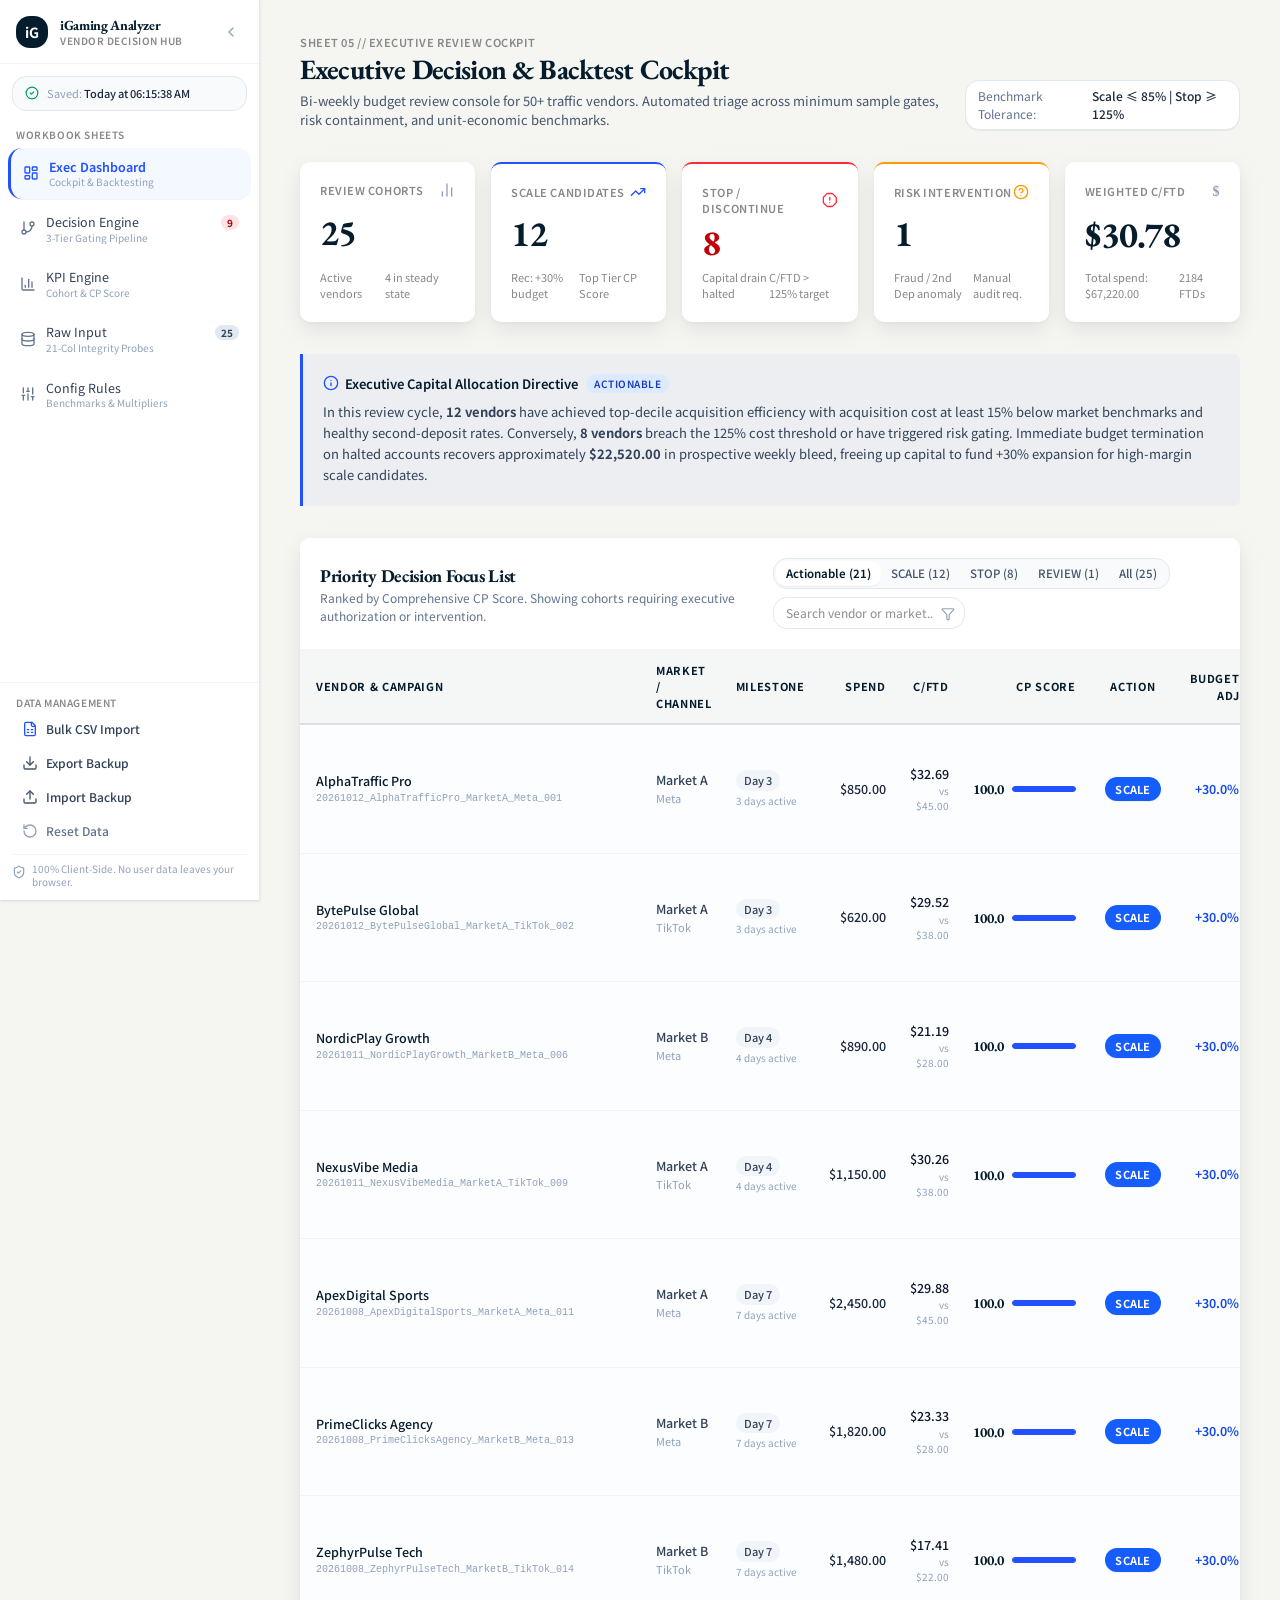
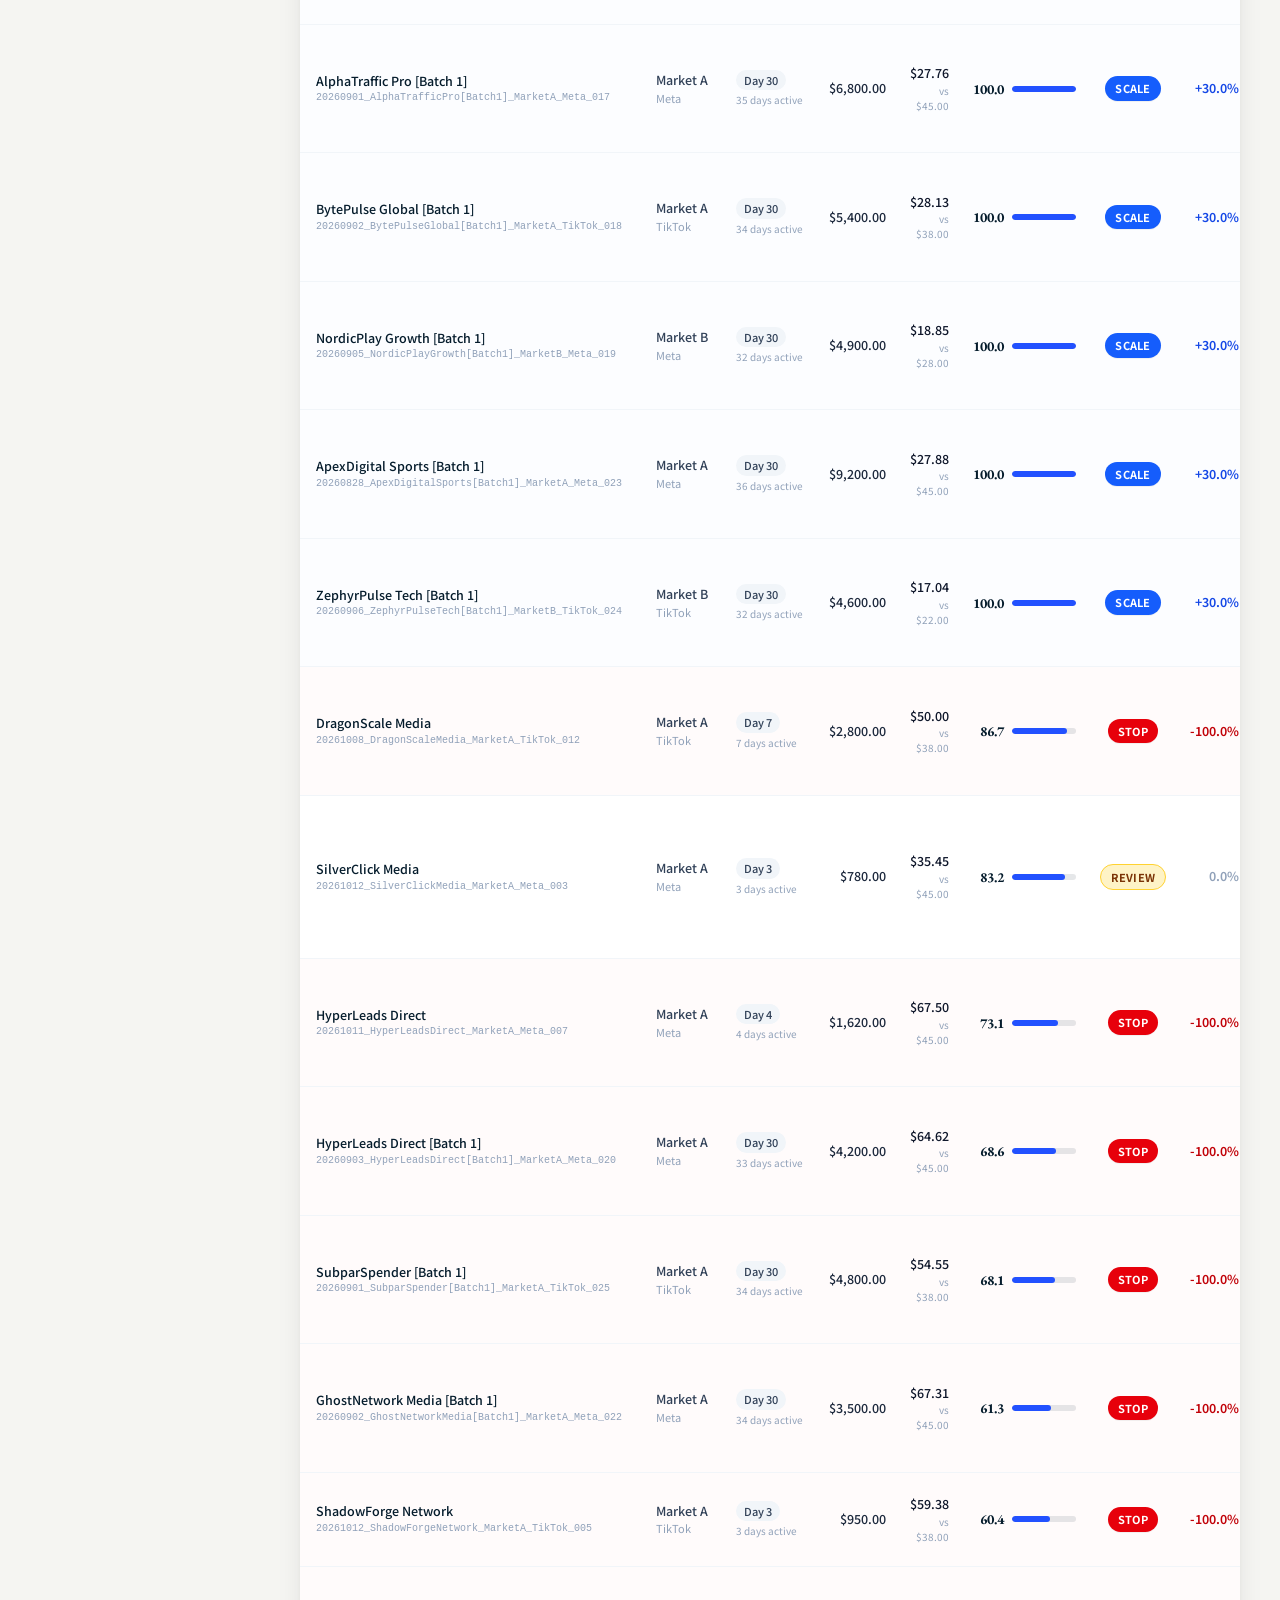
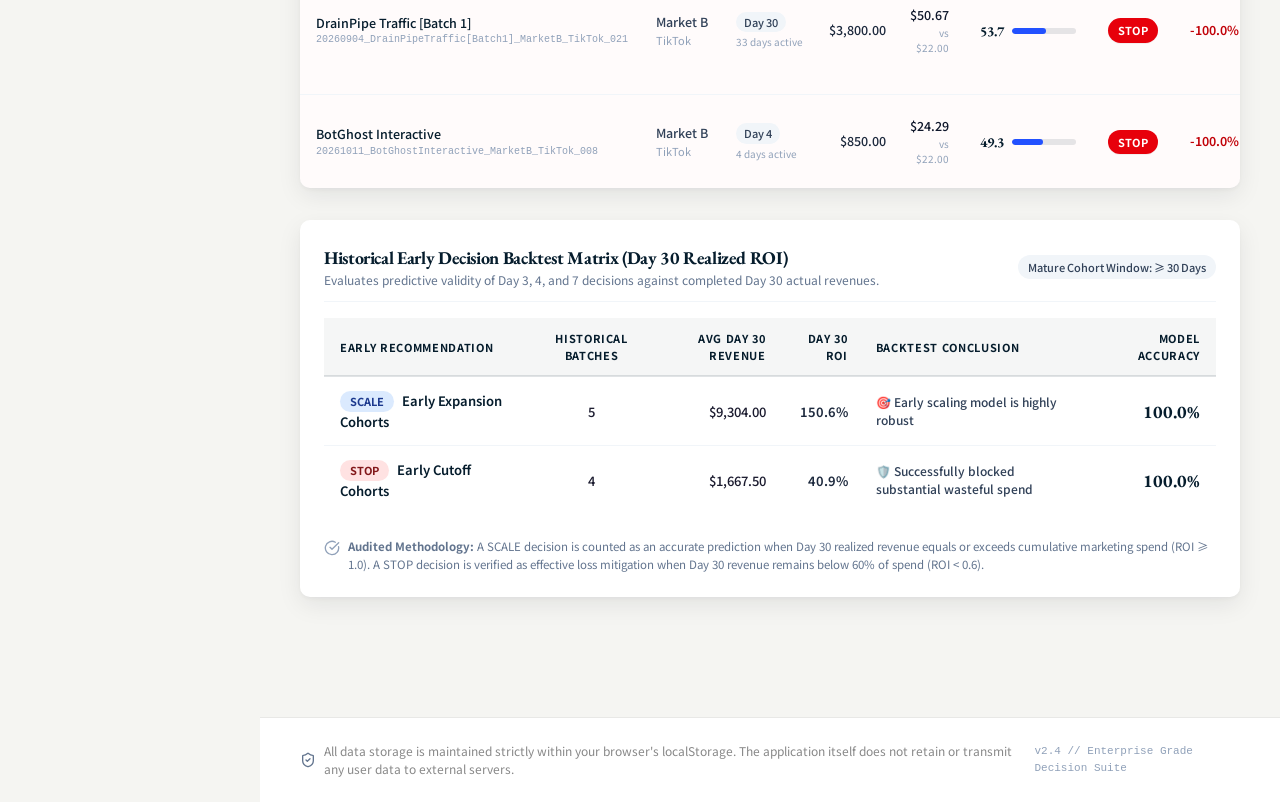
==== commit 294df82a: "Deploying to gh-pages from @ HyVoid/iGaming-Vendor-Early-Performance-Decision-Analyzer@01cdf5fcab8e8" ====
--- a/index.html
+++ b/index.html
@@ -12,8 +12,8 @@
     <link rel="preconnect" href="https://fonts.googleapis.com" />
     <link rel="preconnect" href="https://fonts.gstatic.com" crossorigin />
     <link href="https://fonts.googleapis.com/css2?family=EB+Garamond:ital,wght@0,400..700;1,400..700&family=Noto+Sans+SC:wght@400;500;600;700&display=swap" rel="stylesheet" />
-    <script type="module" crossorigin src="./assets/index-t4kYutHj.js"></script>
-    <link rel="stylesheet" crossorigin href="./assets/index-CpDA-rvO.css">
+    <script type="module" crossorigin src="./assets/index-CT5UfOza.js"></script>
+    <link rel="stylesheet" crossorigin href="./assets/index-D6d-KF-Z.css">
   </head>
   <body>
     <div id="root"></div>
--- a/assets/index-D6d-KF-Z.css
+++ b/assets/index-D6d-KF-Z.css
@@ -0,0 +1,2 @@
+/*! tailwindcss v4.3.3 | MIT License | https://tailwindcss.com */
+@layer properties{@supports (((-webkit-hyphens:none)) and (not (margin-trim:inline))) or ((-moz-orient:inline) and (not (color:rgb(from red r g b)))){*,:before,:after,::backdrop{--tw-translate-x:0;--tw-translate-y:0;--tw-translate-z:0;--tw-space-y-reverse:0;--tw-space-x-reverse:0;--tw-divide-y-reverse:0;--tw-border-style:solid;--tw-leading:initial;--tw-font-weight:initial;--tw-tracking:initial;--tw-shadow:0 0 #0000;--tw-shadow-color:initial;--tw-shadow-alpha:100%;--tw-inset-shadow:0 0 #0000;--tw-inset-shadow-color:initial;--tw-inset-shadow-alpha:100%;--tw-ring-color:initial;--tw-ring-shadow:0 0 #0000;--tw-inset-ring-color:initial;--tw-inset-ring-shadow:0 0 #0000;--tw-ring-inset:initial;--tw-ring-offset-width:0px;--tw-ring-offset-color:#fff;--tw-ring-offset-shadow:0 0 #0000;--tw-blur:initial;--tw-brightness:initial;--tw-contrast:initial;--tw-grayscale:initial;--tw-hue-rotate:initial;--tw-invert:initial;--tw-opacity:initial;--tw-saturate:initial;--tw-sepia:initial;--tw-drop-shadow:initial;--tw-drop-shadow-color:initial;--tw-drop-shadow-alpha:100%;--tw-drop-shadow-size:initial;--tw-backdrop-blur:initial;--tw-backdrop-brightness:initial;--tw-backdrop-contrast:initial;--tw-backdrop-grayscale:initial;--tw-backdrop-hue-rotate:initial;--tw-backdrop-invert:initial;--tw-backdrop-opacity:initial;--tw-backdrop-saturate:initial;--tw-backdrop-sepia:initial;--tw-duration:initial;--tw-ease:initial;--tw-scale-x:1;--tw-scale-y:1;--tw-scale-z:1}}}@layer theme{:root,:host{--font-sans:-apple-system, BlinkMacSystemFont, "Segoe UI", Roboto, "Helvetica Neue", "Noto Sans", Arial, sans-serif, "Apple Color Emoji", "Segoe UI Emoji", "Segoe UI Symbol", "Noto Color Emoji";--font-serif:ui-serif, Georgia, Cambria, "Times New Roman", Times, serif;--font-mono:ui-monospace, SFMono-Regular, Menlo, Monaco, Consolas, "Liberation Mono", "Courier New", monospace;--color-red-50:oklch(97.1% .013 17.38);--color-red-100:oklch(93.6% .032 17.717);--color-red-200:oklch(88.5% .062 18.334);--color-red-300:oklch(80.8% .114 19.571);--color-red-500:oklch(63.7% .237 25.331);--color-red-600:oklch(57.7% .245 27.325);--color-red-700:oklch(50.5% .213 27.518);--color-red-800:oklch(44.4% .177 26.899);--color-red-900:oklch(39.6% .141 25.723);--color-amber-50:oklch(98.7% .022 95.277);--color-amber-100:oklch(96.2% .059 95.617);--color-amber-300:oklch(87.9% .169 91.605);--color-amber-500:oklch(76.9% .188 70.08);--color-amber-600:oklch(66.6% .179 58.318);--color-amber-700:oklch(55.5% .163 48.998);--color-amber-800:oklch(47.3% .137 46.201);--color-amber-900:oklch(41.4% .112 45.904);--color-emerald-50:oklch(97.9% .021 166.113);--color-emerald-200:oklch(90.5% .093 164.15);--color-emerald-600:oklch(59.6% .145 163.225);--color-emerald-700:oklch(50.8% .118 165.612);--color-emerald-900:oklch(37.8% .077 168.94);--color-blue-50:oklch(97% .014 254.604);--color-blue-100:oklch(93.2% .032 255.585);--color-blue-600:oklch(54.6% .245 262.881);--color-blue-700:oklch(48.8% .243 264.376);--color-blue-800:oklch(42.4% .199 265.638);--color-blue-900:oklch(37.9% .146 265.522);--color-purple-600:oklch(55.8% .288 302.321);--color-slate-50:oklch(98.4% .003 247.858);--color-slate-100:oklch(96.8% .007 247.896);--color-slate-200:oklch(92.9% .013 255.508);--color-slate-300:oklch(86.9% .022 252.894);--color-slate-400:oklch(70.4% .04 256.788);--color-slate-500:oklch(55.4% .046 257.417);--color-slate-600:oklch(44.6% .043 257.281);--color-slate-700:oklch(37.2% .044 257.287);--color-slate-800:oklch(27.9% .041 260.031);--color-slate-900:oklch(20.8% .042 265.755);--color-white:#fff;--spacing:.25rem;--container-xs:20rem;--container-md:28rem;--container-lg:32rem;--container-2xl:42rem;--container-3xl:48rem;--text-xs:.75rem;--text-xs--line-height:calc(1 / .75);--text-sm:.875rem;--text-sm--line-height:calc(1.25 / .875);--font-weight-normal:400;--font-weight-medium:500;--font-weight-semibold:600;--font-weight-bold:700;--tracking-tight:-.025em;--tracking-wide:.025em;--tracking-wider:.05em;--leading-tight:1.25;--leading-normal:1.5;--leading-relaxed:1.625;--radius-sm:.25rem;--radius-md:.375rem;--radius-lg:.5rem;--radius-xl:.75rem;--shadow-md:0 4px 6px -1px #0000001a, 0 2px 4px -2px #0000001a;--shadow-lg:0 10px 15px -3px #0000001a, 0 4px 6px -4px #0000001a;--ease-in-out:cubic-bezier(.4, 0, .2, 1);--blur-xs:4px;--default-transition-duration:.15s;--default-transition-timing-function:cubic-bezier(.4, 0, .2, 1);--default-font-family:var(--font-sans);--default-mono-font-family:var(--font-mono)}}@layer base{*,:after,:before,::backdrop{box-sizing:border-box;border:0 solid;margin:0;padding:0}::file-selector-button{box-sizing:border-box;border:0 solid;margin:0;padding:0}html,:host{-webkit-text-size-adjust:100%;tab-size:4;line-height:1.5;font-family:var(--default-font-family,-apple-system, BlinkMacSystemFont, "Segoe UI", Roboto, "Helvetica Neue", "Noto Sans", Arial, sans-serif, "Apple Color Emoji", "Segoe UI Emoji", "Segoe UI Symbol", "Noto Color Emoji");font-feature-settings:var(--default-font-feature-settings,normal);font-variation-settings:var(--default-font-variation-settings,normal);-webkit-tap-highlight-color:transparent}hr{height:0;color:inherit;border-top-width:1px}abbr:where([title]){-webkit-text-decoration:underline dotted;text-decoration:underline dotted}h1,h2,h3,h4,h5,h6{font-size:inherit;font-weight:inherit}a{color:inherit;-webkit-text-decoration:inherit;-webkit-text-decoration:inherit;-webkit-text-decoration:inherit;-webkit-text-decoration:inherit;text-decoration:inherit}b,strong{font-weight:bolder}code,kbd,samp,pre{font-family:var(--default-mono-font-family,ui-monospace, SFMono-Regular, Menlo, Monaco, Consolas, "Liberation Mono", "Courier New", monospace);font-feature-settings:var(--default-mono-font-feature-settings,normal);font-variation-settings:var(--default-mono-font-variation-settings,normal);font-size:1em}small{font-size:80%}sub,sup{vertical-align:baseline;font-size:75%;line-height:0;position:relative}sub{bottom:-.25em}sup{top:-.5em}table{text-indent:0;border-color:inherit;border-collapse:collapse}:-moz-focusring:where(:not(iframe)){outline:auto}progress{vertical-align:baseline}summary{display:list-item}ol,ul,menu{list-style:none}img,svg,video,canvas,audio,iframe,embed,object{vertical-align:middle;display:block}img,video{max-width:100%;height:auto}button,input,select,optgroup,textarea{font:inherit;font-feature-settings:inherit;font-variation-settings:inherit;letter-spacing:inherit;color:inherit;opacity:1;background-color:#0000;border-radius:0}::file-selector-button{font:inherit;font-feature-settings:inherit;font-variation-settings:inherit;letter-spacing:inherit;color:inherit;opacity:1;background-color:#0000;border-radius:0}:where(select:is([multiple],[size])) optgroup{font-weight:bolder}:where(select:is([multiple],[size])) optgroup option{padding-inline-start:20px}::file-selector-button{margin-inline-end:4px}::placeholder{opacity:1}@supports (not ((-webkit-appearance:-apple-pay-button))) or (contain-intrinsic-size:1px){::placeholder{color:currentColor}@supports (color:color-mix(in lab, red, red)){::placeholder{color:color-mix(in oklab, currentcolor 50%, transparent)}}}textarea{resize:vertical}::-webkit-search-decoration{-webkit-appearance:none}::-webkit-date-and-time-value{min-height:1lh;text-align:inherit}::-webkit-datetime-edit{display:inline-flex}::-webkit-datetime-edit-fields-wrapper{padding:0}::-webkit-datetime-edit{padding-block:0}::-webkit-datetime-edit-year-field{padding-block:0}::-webkit-datetime-edit-month-field{padding-block:0}::-webkit-datetime-edit-day-field{padding-block:0}::-webkit-datetime-edit-hour-field{padding-block:0}::-webkit-datetime-edit-minute-field{padding-block:0}::-webkit-datetime-edit-second-field{padding-block:0}::-webkit-datetime-edit-millisecond-field{padding-block:0}::-webkit-datetime-edit-meridiem-field{padding-block:0}::-webkit-calendar-picker-indicator{line-height:1}:-moz-ui-invalid{box-shadow:none}button,input:where([type=button],[type=reset],[type=submit]){appearance:button}::file-selector-button{appearance:button}::-webkit-inner-spin-button{height:auto}::-webkit-outer-spin-button{height:auto}[hidden]:where(:not([hidden=until-found])){display:none!important}}@layer components;@layer utilities{.pointer-events-none{pointer-events:none}.visible{visibility:visible}.absolute{position:absolute}.fixed{position:fixed}.relative{position:relative}.sticky{position:sticky}.inset-0{inset:0}.top-0{top:0}.top-2\.5{top:calc(var(--spacing) * 2.5)}.right-0{right:0}.right-2\.5{right:calc(var(--spacing) * 2.5)}.bottom-0{bottom:0}.left-0{left:0}.isolate{isolation:isolate}.z-20{z-index:20}.z-40{z-index:40}.z-50{z-index:50}.mx-3{margin-inline:calc(var(--spacing) * 3)}.mx-auto{margin-inline:auto}.my-0\.5{margin-block:calc(var(--spacing) * .5)}.my-2{margin-block:calc(var(--spacing) * 2)}.mt-0\.5{margin-top:calc(var(--spacing) * .5)}.mt-1{margin-top:var(--spacing)}.mt-1\.5{margin-top:calc(var(--spacing) * 1.5)}.mt-3{margin-top:calc(var(--spacing) * 3)}.mt-4{margin-top:calc(var(--spacing) * 4)}.mt-12{margin-top:calc(var(--spacing) * 12)}.mr-1{margin-right:var(--spacing)}.mr-1\.5{margin-right:calc(var(--spacing) * 1.5)}.mr-2{margin-right:calc(var(--spacing) * 2)}.mb-1{margin-bottom:var(--spacing)}.mb-1\.5{margin-bottom:calc(var(--spacing) * 1.5)}.mb-2{margin-bottom:calc(var(--spacing) * 2)}.ml-1{margin-left:var(--spacing)}.ml-1\.5{margin-left:calc(var(--spacing) * 1.5)}.ml-2{margin-left:calc(var(--spacing) * 2)}.ml-2\.5{margin-left:calc(var(--spacing) * 2.5)}.block{display:block}.contents{display:contents}.flex{display:flex}.grid{display:grid}.hidden{display:none}.inline{display:inline}.inline-flex{display:inline-flex}.table{display:table}.h-3{height:calc(var(--spacing) * 3)}.h-3\.5{height:calc(var(--spacing) * 3.5)}.h-4{height:calc(var(--spacing) * 4)}.h-5{height:calc(var(--spacing) * 5)}.h-7{height:calc(var(--spacing) * 7)}.h-8{height:calc(var(--spacing) * 8)}.h-10{height:calc(var(--spacing) * 10)}.h-\[3px\]{height:3px}.h-\[56px\]{height:56px}.h-\[64px\]{height:64px}.h-full{height:100%}.h-screen{height:100vh}.max-h-\[90vh\]{max-height:90vh}.max-h-\[700px\]{max-height:700px}.min-h-screen{min-height:100vh}.w-3{width:calc(var(--spacing) * 3)}.w-3\.5{width:calc(var(--spacing) * 3.5)}.w-4{width:calc(var(--spacing) * 4)}.w-5{width:calc(var(--spacing) * 5)}.w-7{width:calc(var(--spacing) * 7)}.w-8{width:calc(var(--spacing) * 8)}.w-10{width:calc(var(--spacing) * 10)}.w-16{width:calc(var(--spacing) * 16)}.w-20{width:calc(var(--spacing) * 20)}.w-24{width:calc(var(--spacing) * 24)}.w-28{width:calc(var(--spacing) * 28)}.w-36{width:calc(var(--spacing) * 36)}.w-44{width:calc(var(--spacing) * 44)}.w-48{width:calc(var(--spacing) * 48)}.w-56{width:calc(var(--spacing) * 56)}.w-\[280px\]{width:280px}.w-full{width:100%}.max-w-2xl{max-width:var(--container-2xl)}.max-w-3xl{max-width:var(--container-3xl)}.max-w-\[1400px\]{max-width:1400px}.max-w-lg{max-width:var(--container-lg)}.max-w-md{max-width:var(--container-md)}.max-w-xs{max-width:var(--container-xs)}.min-w-0{min-width:0}.min-w-\[70px\]{min-width:70px}.min-w-\[75px\]{min-width:75px}.min-w-\[80px\]{min-width:80px}.min-w-\[85px\]{min-width:85px}.min-w-\[90px\]{min-width:90px}.min-w-\[95px\]{min-width:95px}.min-w-\[105px\]{min-width:105px}.min-w-\[110px\]{min-width:110px}.min-w-\[150px\]{min-width:150px}.min-w-\[160px\]{min-width:160px}.min-w-\[170px\]{min-width:170px}.min-w-\[190px\]{min-width:190px}.flex-1{flex:1}.shrink-0{flex-shrink:0}.border-collapse{border-collapse:collapse}.-translate-x-full{--tw-translate-x:-100%;translate:var(--tw-translate-x) var(--tw-translate-y)}.translate-x-0{--tw-translate-x:0px;translate:var(--tw-translate-x) var(--tw-translate-y)}.cursor-pointer{cursor:pointer}.grid-cols-1{grid-template-columns:repeat(1,minmax(0,1fr))}.grid-cols-2{grid-template-columns:repeat(2,minmax(0,1fr))}.grid-cols-3{grid-template-columns:repeat(3,minmax(0,1fr))}.flex-col{flex-direction:column}.flex-wrap{flex-wrap:wrap}.items-center{align-items:center}.items-end{align-items:flex-end}.items-start{align-items:flex-start}.justify-between{justify-content:space-between}.justify-center{justify-content:center}.justify-end{justify-content:flex-end}.gap-2{gap:calc(var(--spacing) * 2)}.gap-2\.5{gap:calc(var(--spacing) * 2.5)}.gap-3{gap:calc(var(--spacing) * 3)}.gap-4{gap:calc(var(--spacing) * 4)}.gap-6{gap:calc(var(--spacing) * 6)}:where(.space-y-1>:not(:last-child)){--tw-space-y-reverse:0;margin-block-start:calc(var(--spacing) * var(--tw-space-y-reverse));margin-block-end:calc(var(--spacing) * calc(1 - var(--tw-space-y-reverse)))}:where(.space-y-1\.5>:not(:last-child)){--tw-space-y-reverse:0;margin-block-start:calc(calc(var(--spacing) * 1.5) * var(--tw-space-y-reverse));margin-block-end:calc(calc(var(--spacing) * 1.5) * calc(1 - var(--tw-space-y-reverse)))}:where(.space-y-2>:not(:last-child)){--tw-space-y-reverse:0;margin-block-start:calc(calc(var(--spacing) * 2) * var(--tw-space-y-reverse));margin-block-end:calc(calc(var(--spacing) * 2) * calc(1 - var(--tw-space-y-reverse)))}:where(.space-y-3>:not(:last-child)){--tw-space-y-reverse:0;margin-block-start:calc(calc(var(--spacing) * 3) * var(--tw-space-y-reverse));margin-block-end:calc(calc(var(--spacing) * 3) * calc(1 - var(--tw-space-y-reverse)))}:where(.space-y-4>:not(:last-child)){--tw-space-y-reverse:0;margin-block-start:calc(calc(var(--spacing) * 4) * var(--tw-space-y-reverse));margin-block-end:calc(calc(var(--spacing) * 4) * calc(1 - var(--tw-space-y-reverse)))}:where(.space-y-6>:not(:last-child)){--tw-space-y-reverse:0;margin-block-start:calc(calc(var(--spacing) * 6) * var(--tw-space-y-reverse));margin-block-end:calc(calc(var(--spacing) * 6) * calc(1 - var(--tw-space-y-reverse)))}:where(.space-y-8>:not(:last-child)){--tw-space-y-reverse:0;margin-block-start:calc(calc(var(--spacing) * 8) * var(--tw-space-y-reverse));margin-block-end:calc(calc(var(--spacing) * 8) * calc(1 - var(--tw-space-y-reverse)))}:where(.space-x-1>:not(:last-child)){--tw-space-x-reverse:0;margin-inline-start:calc(var(--spacing) * var(--tw-space-x-reverse));margin-inline-end:calc(var(--spacing) * calc(1 - var(--tw-space-x-reverse)))}:where(.space-x-1\.5>:not(:last-child)){--tw-space-x-reverse:0;margin-inline-start:calc(calc(var(--spacing) * 1.5) * var(--tw-space-x-reverse));margin-inline-end:calc(calc(var(--spacing) * 1.5) * calc(1 - var(--tw-space-x-reverse)))}:where(.space-x-2>:not(:last-child)){--tw-space-x-reverse:0;margin-inline-start:calc(calc(var(--spacing) * 2) * var(--tw-space-x-reverse));margin-inline-end:calc(calc(var(--spacing) * 2) * calc(1 - var(--tw-space-x-reverse)))}:where(.space-x-2\.5>:not(:last-child)){--tw-space-x-reverse:0;margin-inline-start:calc(calc(var(--spacing) * 2.5) * var(--tw-space-x-reverse));margin-inline-end:calc(calc(var(--spacing) * 2.5) * calc(1 - var(--tw-space-x-reverse)))}:where(.space-x-3>:not(:last-child)){--tw-space-x-reverse:0;margin-inline-start:calc(calc(var(--spacing) * 3) * var(--tw-space-x-reverse));margin-inline-end:calc(calc(var(--spacing) * 3) * calc(1 - var(--tw-space-x-reverse)))}:where(.space-x-6>:not(:last-child)){--tw-space-x-reverse:0;margin-inline-start:calc(calc(var(--spacing) * 6) * var(--tw-space-x-reverse));margin-inline-end:calc(calc(var(--spacing) * 6) * calc(1 - var(--tw-space-x-reverse)))}:where(.divide-y>:not(:last-child)){--tw-divide-y-reverse:0;border-bottom-style:var(--tw-border-style);border-top-style:var(--tw-border-style);border-top-width:calc(1px * var(--tw-divide-y-reverse));border-bottom-width:calc(1px * calc(1 - var(--tw-divide-y-reverse)))}:where(.divide-slate-100>:not(:last-child)){border-color:var(--color-slate-100)}:where(.divide-slate-200>:not(:last-child)){border-color:var(--color-slate-200)}.truncate{text-overflow:ellipsis;white-space:nowrap;overflow:hidden}.overflow-hidden{overflow:hidden}.overflow-x-auto{overflow-x:auto}.overflow-y-auto{overflow-y:auto}.rounded{border-radius:.25rem}.rounded-full{border-radius:2147483647px}.rounded-lg{border-radius:var(--radius-lg)}.rounded-md{border-radius:var(--radius-md)}.rounded-sm{border-radius:var(--radius-sm)}.rounded-xl{border-radius:var(--radius-xl)}.rounded-t{border-top-left-radius:.25rem;border-top-right-radius:.25rem}.border{border-style:var(--tw-border-style);border-width:1px}.border-2{border-style:var(--tw-border-style);border-width:2px}.border-t{border-top-style:var(--tw-border-style);border-top-width:1px}.border-t-2{border-top-style:var(--tw-border-style);border-top-width:2px}.border-r{border-right-style:var(--tw-border-style);border-right-width:1px}.border-b{border-bottom-style:var(--tw-border-style);border-bottom-width:1px}.border-b-2{border-bottom-style:var(--tw-border-style);border-bottom-width:2px}.border-l-3{border-left-style:var(--tw-border-style);border-left-width:3px}.border-dashed{--tw-border-style:dashed;border-style:dashed}.border-\[var\(--color-accent\)\]{border-color:var(--color-accent)}.border-\[var\(--color-border\)\]{border-color:var(--color-border)}.border-\[var\(--nav-border\)\]{border-color:var(--nav-border)}.border-\[var\(--table-header-sep\)\]{border-color:var(--table-header-sep)}.border-amber-300{border-color:var(--color-amber-300)}.border-amber-500{border-color:var(--color-amber-500)}.border-emerald-200{border-color:var(--color-emerald-200)}.border-red-200{border-color:var(--color-red-200)}.border-red-300{border-color:var(--color-red-300)}.border-red-500{border-color:var(--color-red-500)}.border-slate-100{border-color:var(--color-slate-100)}.border-slate-200{border-color:var(--color-slate-200)}.border-slate-300{border-color:var(--color-slate-300)}.border-slate-400{border-color:var(--color-slate-400)}.border-transparent{border-color:#0000}.bg-\[\#FAFAFA\]{background-color:#fafafa}.bg-\[\#FFFDE7\]{background-color:#fffde7}.bg-\[var\(--color-accent\)\]{background-color:var(--color-accent)}.bg-\[var\(--color-bg\)\]{background-color:var(--color-bg)}.bg-\[var\(--color-primary\)\]{background-color:var(--color-primary)}.bg-\[var\(--nav-bg\)\]{background-color:var(--nav-bg)}.bg-\[var\(--table-header-bg\)\]{background-color:var(--table-header-bg)}.bg-amber-50\/70{background-color:#fffbebb3}@supports (color:color-mix(in lab, red, red)){.bg-amber-50\/70{background-color:color-mix(in oklab, var(--color-amber-50) 70%, transparent)}}.bg-amber-100{background-color:var(--color-amber-100)}.bg-blue-50{background-color:var(--color-blue-50)}.bg-blue-50\/15{background-color:#eff6ff26}@supports (color:color-mix(in lab, red, red)){.bg-blue-50\/15{background-color:color-mix(in oklab, var(--color-blue-50) 15%, transparent)}}.bg-blue-50\/20{background-color:#eff6ff33}@supports (color:color-mix(in lab, red, red)){.bg-blue-50\/20{background-color:color-mix(in oklab, var(--color-blue-50) 20%, transparent)}}.bg-blue-50\/70{background-color:#eff6ffb3}@supports (color:color-mix(in lab, red, red)){.bg-blue-50\/70{background-color:color-mix(in oklab, var(--color-blue-50) 70%, transparent)}}.bg-blue-100{background-color:var(--color-blue-100)}.bg-blue-600{background-color:var(--color-blue-600)}.bg-emerald-50{background-color:var(--color-emerald-50)}.bg-red-50{background-color:var(--color-red-50)}.bg-red-50\/20{background-color:#fef2f233}@supports (color:color-mix(in lab, red, red)){.bg-red-50\/20{background-color:color-mix(in oklab, var(--color-red-50) 20%, transparent)}}.bg-red-50\/30{background-color:#fef2f24d}@supports (color:color-mix(in lab, red, red)){.bg-red-50\/30{background-color:color-mix(in oklab, var(--color-red-50) 30%, transparent)}}.bg-red-50\/40{background-color:#fef2f266}@supports (color:color-mix(in lab, red, red)){.bg-red-50\/40{background-color:color-mix(in oklab, var(--color-red-50) 40%, transparent)}}.bg-red-100{background-color:var(--color-red-100)}.bg-red-600{background-color:var(--color-red-600)}.bg-slate-50{background-color:var(--color-slate-50)}.bg-slate-50\/50{background-color:#f8fafc80}@supports (color:color-mix(in lab, red, red)){.bg-slate-50\/50{background-color:color-mix(in oklab, var(--color-slate-50) 50%, transparent)}}.bg-slate-100{background-color:var(--color-slate-100)}.bg-slate-100\/90{background-color:#f1f5f9e6}@supports (color:color-mix(in lab, red, red)){.bg-slate-100\/90{background-color:color-mix(in oklab, var(--color-slate-100) 90%, transparent)}}.bg-slate-200{background-color:var(--color-slate-200)}.bg-slate-900\/40{background-color:#0f172b66}@supports (color:color-mix(in lab, red, red)){.bg-slate-900\/40{background-color:color-mix(in oklab, var(--color-slate-900) 40%, transparent)}}.bg-white{background-color:var(--color-white)}.p-0\.5{padding:calc(var(--spacing) * .5)}.p-1{padding:var(--spacing)}.p-1\.5{padding:calc(var(--spacing) * 1.5)}.p-2{padding:calc(var(--spacing) * 2)}.p-2\.5{padding:calc(var(--spacing) * 2.5)}.p-3{padding:calc(var(--spacing) * 3)}.p-3\.5{padding:calc(var(--spacing) * 3.5)}.p-4{padding:calc(var(--spacing) * 4)}.p-5{padding:calc(var(--spacing) * 5)}.p-6{padding:calc(var(--spacing) * 6)}.px-1{padding-inline:var(--spacing)}.px-1\.5{padding-inline:calc(var(--spacing) * 1.5)}.px-2{padding-inline:calc(var(--spacing) * 2)}.px-2\.5{padding-inline:calc(var(--spacing) * 2.5)}.px-3{padding-inline:calc(var(--spacing) * 3)}.px-3\.5{padding-inline:calc(var(--spacing) * 3.5)}.px-4{padding-inline:calc(var(--spacing) * 4)}.px-5{padding-inline:calc(var(--spacing) * 5)}.px-6{padding-inline:calc(var(--spacing) * 6)}.py-0\.5{padding-block:calc(var(--spacing) * .5)}.py-1{padding-block:var(--spacing)}.py-1\.5{padding-block:calc(var(--spacing) * 1.5)}.py-2{padding-block:calc(var(--spacing) * 2)}.py-2\.5{padding-block:calc(var(--spacing) * 2.5)}.py-3{padding-block:calc(var(--spacing) * 3)}.py-3\.5{padding-block:calc(var(--spacing) * 3.5)}.py-4{padding-block:calc(var(--spacing) * 4)}.py-6{padding-block:calc(var(--spacing) * 6)}.py-10{padding-block:calc(var(--spacing) * 10)}.pt-1{padding-top:var(--spacing)}.pt-2{padding-top:calc(var(--spacing) * 2)}.pt-3{padding-top:calc(var(--spacing) * 3)}.pr-8{padding-right:calc(var(--spacing) * 8)}.pb-3{padding-bottom:calc(var(--spacing) * 3)}.pb-12{padding-bottom:calc(var(--spacing) * 12)}.pl-3{padding-left:calc(var(--spacing) * 3)}.pl-6{padding-left:calc(var(--spacing) * 6)}.text-center{text-align:center}.text-left{text-align:left}.text-right{text-align:right}.font-mono{font-family:var(--font-mono)}.font-serif{font-family:var(--font-serif)}.text-sm{font-size:var(--text-sm);line-height:var(--tw-leading,var(--text-sm--line-height))}.text-xs{font-size:var(--text-xs);line-height:var(--tw-leading,var(--text-xs--line-height))}.text-\[10\.5px\]{font-size:10.5px}.text-\[10px\]{font-size:10px}.text-\[11\.5px\]{font-size:11.5px}.text-\[11px\]{font-size:11px}.text-\[12\.5px\]{font-size:12.5px}.text-\[12px\]{font-size:12px}.text-\[13px\]{font-size:13px}.text-\[14px\]{font-size:14px}.text-\[15px\]{font-size:15px}.text-\[16px\]{font-size:16px}.text-\[17px\]{font-size:17px}.text-\[18px\]{font-size:18px}.text-\[20px\]{font-size:20px}.text-\[22px\]{font-size:22px}.text-\[28px\]{font-size:28px}.text-\[36px\]{font-size:36px}.leading-none{--tw-leading:1;line-height:1}.leading-normal{--tw-leading:var(--leading-normal);line-height:var(--leading-normal)}.leading-relaxed{--tw-leading:var(--leading-relaxed);line-height:var(--leading-relaxed)}.leading-tight{--tw-leading:var(--leading-tight);line-height:var(--leading-tight)}.font-bold{--tw-font-weight:var(--font-weight-bold);font-weight:var(--font-weight-bold)}.font-medium{--tw-font-weight:var(--font-weight-medium);font-weight:var(--font-weight-medium)}.font-normal{--tw-font-weight:var(--font-weight-normal);font-weight:var(--font-weight-normal)}.font-semibold{--tw-font-weight:var(--font-weight-semibold);font-weight:var(--font-weight-semibold)}.tracking-tight{--tw-tracking:var(--tracking-tight);letter-spacing:var(--tracking-tight)}.tracking-wide{--tw-tracking:var(--tracking-wide);letter-spacing:var(--tracking-wide)}.tracking-wider{--tw-tracking:var(--tracking-wider);letter-spacing:var(--tracking-wider)}.whitespace-nowrap{white-space:nowrap}.text-\[var\(--color-accent\)\]{color:var(--color-accent)}.text-\[var\(--color-muted\)\]{color:var(--color-muted)}.text-\[var\(--color-primary\)\]{color:var(--color-primary)}.text-\[var\(--nav-text-inactive\)\]{color:var(--nav-text-inactive)}.text-amber-500{color:var(--color-amber-500)}.text-amber-600{color:var(--color-amber-600)}.text-amber-700{color:var(--color-amber-700)}.text-amber-800{color:var(--color-amber-800)}.text-amber-900{color:var(--color-amber-900)}.text-blue-700{color:var(--color-blue-700)}.text-blue-800{color:var(--color-blue-800)}.text-blue-900{color:var(--color-blue-900)}.text-emerald-600{color:var(--color-emerald-600)}.text-emerald-700{color:var(--color-emerald-700)}.text-emerald-900{color:var(--color-emerald-900)}.text-purple-600{color:var(--color-purple-600)}.text-red-500{color:var(--color-red-500)}.text-red-600{color:var(--color-red-600)}.text-red-700{color:var(--color-red-700)}.text-red-800{color:var(--color-red-800)}.text-red-900{color:var(--color-red-900)}.text-slate-300{color:var(--color-slate-300)}.text-slate-400{color:var(--color-slate-400)}.text-slate-500{color:var(--color-slate-500)}.text-slate-600{color:var(--color-slate-600)}.text-slate-700{color:var(--color-slate-700)}.text-slate-800{color:var(--color-slate-800)}.text-slate-900{color:var(--color-slate-900)}.text-white{color:var(--color-white)}.uppercase{text-transform:uppercase}.shadow-2xl{--tw-shadow:0 25px 50px -12px var(--tw-shadow-color,#00000040);box-shadow:var(--tw-inset-shadow), var(--tw-inset-ring-shadow), var(--tw-ring-offset-shadow), var(--tw-ring-shadow), var(--tw-shadow)}.shadow-2xs{--tw-shadow:0 1px var(--tw-shadow-color,#0000000d);box-shadow:var(--tw-inset-shadow), var(--tw-inset-ring-shadow), var(--tw-ring-offset-shadow), var(--tw-ring-shadow), var(--tw-shadow)}.shadow-sm{--tw-shadow:0 1px 3px 0 var(--tw-shadow-color,#0000001a), 0 1px 2px -1px var(--tw-shadow-color,#0000001a);box-shadow:var(--tw-inset-shadow), var(--tw-inset-ring-shadow), var(--tw-ring-offset-shadow), var(--tw-ring-shadow), var(--tw-shadow)}.shadow-xs{--tw-shadow:0 1px 2px 0 var(--tw-shadow-color,#0000000d);box-shadow:var(--tw-inset-shadow), var(--tw-inset-ring-shadow), var(--tw-ring-offset-shadow), var(--tw-ring-shadow), var(--tw-shadow)}.filter{filter:var(--tw-blur,) var(--tw-brightness,) var(--tw-contrast,) var(--tw-grayscale,) var(--tw-hue-rotate,) var(--tw-invert,) var(--tw-saturate,) var(--tw-sepia,) var(--tw-drop-shadow,)}.backdrop-blur-xs{--tw-backdrop-blur:blur(var(--blur-xs));-webkit-backdrop-filter:var(--tw-backdrop-blur,) var(--tw-backdrop-brightness,) var(--tw-backdrop-contrast,) var(--tw-backdrop-grayscale,) var(--tw-backdrop-hue-rotate,) var(--tw-backdrop-invert,) var(--tw-backdrop-opacity,) var(--tw-backdrop-saturate,) var(--tw-backdrop-sepia,);backdrop-filter:var(--tw-backdrop-blur,) var(--tw-backdrop-brightness,) var(--tw-backdrop-contrast,) var(--tw-backdrop-grayscale,) var(--tw-backdrop-hue-rotate,) var(--tw-backdrop-invert,) var(--tw-backdrop-opacity,) var(--tw-backdrop-saturate,) var(--tw-backdrop-sepia,)}.transition-all{transition-property:all;transition-timing-function:var(--tw-ease,var(--default-transition-timing-function));transition-duration:var(--tw-duration,var(--default-transition-duration))}.transition-colors{transition-property:color,background-color,border-color,outline-color,text-decoration-color,fill,stroke,--tw-gradient-from,--tw-gradient-via,--tw-gradient-to;transition-timing-function:var(--tw-ease,var(--default-transition-timing-function));transition-duration:var(--tw-duration,var(--default-transition-duration))}.duration-200{--tw-duration:.2s;transition-duration:.2s}.ease-in-out{--tw-ease:var(--ease-in-out);transition-timing-function:var(--ease-in-out)}.select-all{-webkit-user-select:all;user-select:all}.select-none{-webkit-user-select:none;user-select:none}.selection\:bg-blue-100 ::selection{background-color:var(--color-blue-100)}.selection\:bg-blue-100::selection{background-color:var(--color-blue-100)}.selection\:text-blue-900 ::selection{color:var(--color-blue-900)}.selection\:text-blue-900::selection{color:var(--color-blue-900)}.last\:border-0:last-child{border-style:var(--tw-border-style);border-width:0}@media (hover:hover){.hover\:border-\[var\(--color-accent\)\]:hover{border-color:var(--color-accent)}.hover\:bg-red-50:hover{background-color:var(--color-red-50)}.hover\:bg-red-100:hover{background-color:var(--color-red-100)}.hover\:bg-red-200:hover{background-color:var(--color-red-200)}.hover\:bg-red-700:hover{background-color:var(--color-red-700)}.hover\:bg-slate-50:hover{background-color:var(--color-slate-50)}.hover\:bg-slate-50\/60:hover{background-color:#f8fafc99}@supports (color:color-mix(in lab, red, red)){.hover\:bg-slate-50\/60:hover{background-color:color-mix(in oklab, var(--color-slate-50) 60%, transparent)}}.hover\:bg-slate-50\/70:hover{background-color:#f8fafcb3}@supports (color:color-mix(in lab, red, red)){.hover\:bg-slate-50\/70:hover{background-color:color-mix(in oklab, var(--color-slate-50) 70%, transparent)}}.hover\:bg-slate-50\/80:hover{background-color:#f8fafccc}@supports (color:color-mix(in lab, red, red)){.hover\:bg-slate-50\/80:hover{background-color:color-mix(in oklab, var(--color-slate-50) 80%, transparent)}}.hover\:bg-slate-100:hover{background-color:var(--color-slate-100)}.hover\:bg-slate-100\/50:hover{background-color:#f1f5f980}@supports (color:color-mix(in lab, red, red)){.hover\:bg-slate-100\/50:hover{background-color:color-mix(in oklab, var(--color-slate-100) 50%, transparent)}}.hover\:bg-slate-100\/70:hover{background-color:#f1f5f9b3}@supports (color:color-mix(in lab, red, red)){.hover\:bg-slate-100\/70:hover{background-color:color-mix(in oklab, var(--color-slate-100) 70%, transparent)}}.hover\:bg-slate-200:hover{background-color:var(--color-slate-200)}.hover\:bg-slate-800:hover{background-color:var(--color-slate-800)}.hover\:text-\[var\(--color-accent\)\]:hover{color:var(--color-accent)}.hover\:text-\[var\(--color-primary\)\]:hover{color:var(--color-primary)}.hover\:text-red-700:hover{color:var(--color-red-700)}.hover\:text-slate-600:hover{color:var(--color-slate-600)}.hover\:text-slate-700:hover{color:var(--color-slate-700)}.hover\:text-slate-900:hover{color:var(--color-slate-900)}.hover\:underline:hover{text-decoration-line:underline}}.focus\:ring-1:focus{--tw-ring-shadow:var(--tw-ring-inset,) 0 0 0 calc(1px + var(--tw-ring-offset-width)) var(--tw-ring-color,currentcolor);box-shadow:var(--tw-inset-shadow), var(--tw-inset-ring-shadow), var(--tw-ring-offset-shadow), var(--tw-ring-shadow), var(--tw-shadow)}.focus\:ring-\[var\(--color-accent\)\]:focus{--tw-ring-color:var(--color-accent)}.focus\:outline-none:focus{--tw-outline-style:none;outline-style:none}.active\:scale-95:active{--tw-scale-x:95%;--tw-scale-y:95%;--tw-scale-z:95%;scale:var(--tw-scale-x) var(--tw-scale-y)}.disabled\:opacity-50:disabled{opacity:.5}@media (width>=40rem){.sm\:grid-cols-2{grid-template-columns:repeat(2,minmax(0,1fr))}.sm\:grid-cols-3{grid-template-columns:repeat(3,minmax(0,1fr))}.sm\:grid-cols-4{grid-template-columns:repeat(4,minmax(0,1fr))}.sm\:grid-cols-6{grid-template-columns:repeat(6,minmax(0,1fr))}.sm\:flex-row{flex-direction:row}.sm\:items-center{align-items:center}.sm\:px-10{padding-inline:calc(var(--spacing) * 10)}}@media (width>=48rem){.md\:sticky{position:sticky}.md\:top-0{top:0}.md\:flex{display:flex}.md\:hidden{display:none}.md\:w-\[72px\]{width:72px}.md\:w-\[260px\]{width:260px}.md\:translate-x-0{--tw-translate-x:0px;translate:var(--tw-translate-x) var(--tw-translate-y)}.md\:grid-cols-3{grid-template-columns:repeat(3,minmax(0,1fr))}.md\:flex-row{flex-direction:row}.md\:items-end{align-items:flex-end}}@media (width>=64rem){.lg\:flex{display:flex}.lg\:grid-cols-5{grid-template-columns:repeat(5,minmax(0,1fr))}.lg\:flex-row{flex-direction:row}.lg\:items-center{align-items:center}}}:root{--color-primary:#051c2c;--color-accent:#2251ff;--color-bg:#f5f5f2;--color-muted:#888;--color-body-text:#1a1a2e;--color-positive:#00c853;--color-negative:#d32f2f;--color-surface:#fff;--color-input-bg:#fffde7;--color-border:#e8e8e6;--nav-bg:#fff;--nav-border:#e8e8e6;--nav-text:#051c2c;--nav-text-inactive:#051c2c73;--table-header-bg:#051c2c0a;--table-header-sep:#051c2c1f;--insight-bg:#2251ff0a;--anomaly-bg:#d32f2f0a;--font-heading:"EB Garamond", Georgia, serif;--font-body:-apple-system, BlinkMacSystemFont, "Segoe UI", Roboto, "Noto Sans SC", sans-serif;--tracking-display:-.03em;--tracking-heading:-.02em;--tracking-table-head:.06em;--radius-sm:6px;--radius-md:10px;--radius-lg:14px;--radius-pill:9999px;--shadow-sm:0 1px 2px #051c2c0a, 0 2px 8px #051c2c0f;--shadow-md:0 2px 4px #051c2c0a, 0 8px 24px #051c2c14;--shadow-lg:0 4px 8px #051c2c0f, 0 16px 48px #051c2c24;--transition-fast:.15s cubic-bezier(.25, .46, .45, .94);--transition-normal:.22s cubic-bezier(0, 0, .2, 1)}body{background-color:var(--color-bg);color:var(--color-body-text);font-family:var(--font-body);-webkit-font-smoothing:antialiased;-moz-osx-font-smoothing:grayscale;text-rendering:optimizelegibility;font-size:13px;line-height:1.5}.font-heading{font-family:var(--font-heading)}.tracking-display{letter-spacing:var(--tracking-display)}.tracking-heading{letter-spacing:var(--tracking-heading)}.tracking-table-head{letter-spacing:var(--tracking-table-head)}.saas-card{background-color:var(--color-surface);border-radius:var(--radius-md);box-shadow:var(--shadow-md);transition:transform var(--transition-normal), box-shadow var(--transition-normal)}.saas-card:hover{box-shadow:var(--shadow-lg);transform:translateY(-2px)}.saas-card-static{background-color:var(--color-surface);border-radius:var(--radius-md);box-shadow:var(--shadow-md)}.insight-block{background-color:var(--insight-bg);border-left:3px solid var(--color-accent);border-radius:0 var(--radius-sm) var(--radius-sm) 0}.anomaly-block{background-color:var(--anomaly-bg);border-left:3px solid var(--color-negative);border-radius:0 var(--radius-sm) var(--radius-sm) 0}.editable-cell-input{background-color:var(--color-input-bg);transition:background-color var(--transition-fast), outline-color var(--transition-fast)}.editable-cell-input:focus{outline:2px solid var(--color-accent);background-color:#fff9c4}.interactive-cell{transition:transform var(--transition-fast), filter var(--transition-fast)}.interactive-cell:hover{filter:brightness(1.08);transform:scale(1.04)}@keyframes fadeUpAnim{0%{opacity:0;transform:translateY(10px)}to{opacity:1;transform:translateY(0)}}.page-enter{animation:.22s cubic-bezier(0,0,.2,1) forwards fadeUpAnim}.data-bar-track{background-color:#051c2c1a;border-radius:9999px;height:6px;overflow:hidden}.data-bar-fill{background-color:var(--color-accent);border-radius:9999px;height:100%;transition:width .3s}::-webkit-scrollbar{width:6px;height:6px}::-webkit-scrollbar-track{background:#051c2c08}::-webkit-scrollbar-thumb{background:#051c2c33;border-radius:3px}::-webkit-scrollbar-thumb:hover{background:#051c2c59}@property --tw-translate-x{syntax:"*";inherits:false;initial-value:0}@property --tw-translate-y{syntax:"*";inherits:false;initial-value:0}@property --tw-translate-z{syntax:"*";inherits:false;initial-value:0}@property --tw-space-y-reverse{syntax:"*";inherits:false;initial-value:0}@property --tw-space-x-reverse{syntax:"*";inherits:false;initial-value:0}@property --tw-divide-y-reverse{syntax:"*";inherits:false;initial-value:0}@property --tw-border-style{syntax:"*";inherits:false;initial-value:solid}@property --tw-leading{syntax:"*";inherits:false}@property --tw-font-weight{syntax:"*";inherits:false}@property --tw-tracking{syntax:"*";inherits:false}@property --tw-shadow{syntax:"*";inherits:false;initial-value:0 0 #0000}@property --tw-shadow-color{syntax:"*";inherits:false}@property --tw-shadow-alpha{syntax:"<percentage>";inherits:false;initial-value:100%}@property --tw-inset-shadow{syntax:"*";inherits:false;initial-value:0 0 #0000}@property --tw-inset-shadow-color{syntax:"*";inherits:false}@property --tw-inset-shadow-alpha{syntax:"<percentage>";inherits:false;initial-value:100%}@property --tw-ring-color{syntax:"*";inherits:false}@property --tw-ring-shadow{syntax:"*";inherits:false;initial-value:0 0 #0000}@property --tw-inset-ring-color{syntax:"*";inherits:false}@property --tw-inset-ring-shadow{syntax:"*";inherits:false;initial-value:0 0 #0000}@property --tw-ring-inset{syntax:"*";inherits:false}@property --tw-ring-offset-width{syntax:"<length>";inherits:false;initial-value:0}@property --tw-ring-offset-color{syntax:"*";inherits:false;initial-value:#fff}@property --tw-ring-offset-shadow{syntax:"*";inherits:false;initial-value:0 0 #0000}@property --tw-blur{syntax:"*";inherits:false}@property --tw-brightness{syntax:"*";inherits:false}@property --tw-contrast{syntax:"*";inherits:false}@property --tw-grayscale{syntax:"*";inherits:false}@property --tw-hue-rotate{syntax:"*";inherits:false}@property --tw-invert{syntax:"*";inherits:false}@property --tw-opacity{syntax:"*";inherits:false}@property --tw-saturate{syntax:"*";inherits:false}@property --tw-sepia{syntax:"*";inherits:false}@property --tw-drop-shadow{syntax:"*";inherits:false}@property --tw-drop-shadow-color{syntax:"*";inherits:false}@property --tw-drop-shadow-alpha{syntax:"<percentage>";inherits:false;initial-value:100%}@property --tw-drop-shadow-size{syntax:"*";inherits:false}@property --tw-backdrop-blur{syntax:"*";inherits:false}@property --tw-backdrop-brightness{syntax:"*";inherits:false}@property --tw-backdrop-contrast{syntax:"*";inherits:false}@property --tw-backdrop-grayscale{syntax:"*";inherits:false}@property --tw-backdrop-hue-rotate{syntax:"*";inherits:false}@property --tw-backdrop-invert{syntax:"*";inherits:false}@property --tw-backdrop-opacity{syntax:"*";inherits:false}@property --tw-backdrop-saturate{syntax:"*";inherits:false}@property --tw-backdrop-sepia{syntax:"*";inherits:false}@property --tw-duration{syntax:"*";inherits:false}@property --tw-ease{syntax:"*";inherits:false}@property --tw-scale-x{syntax:"*";inherits:false;initial-value:1}@property --tw-scale-y{syntax:"*";inherits:false;initial-value:1}@property --tw-scale-z{syntax:"*";inherits:false;initial-value:1}
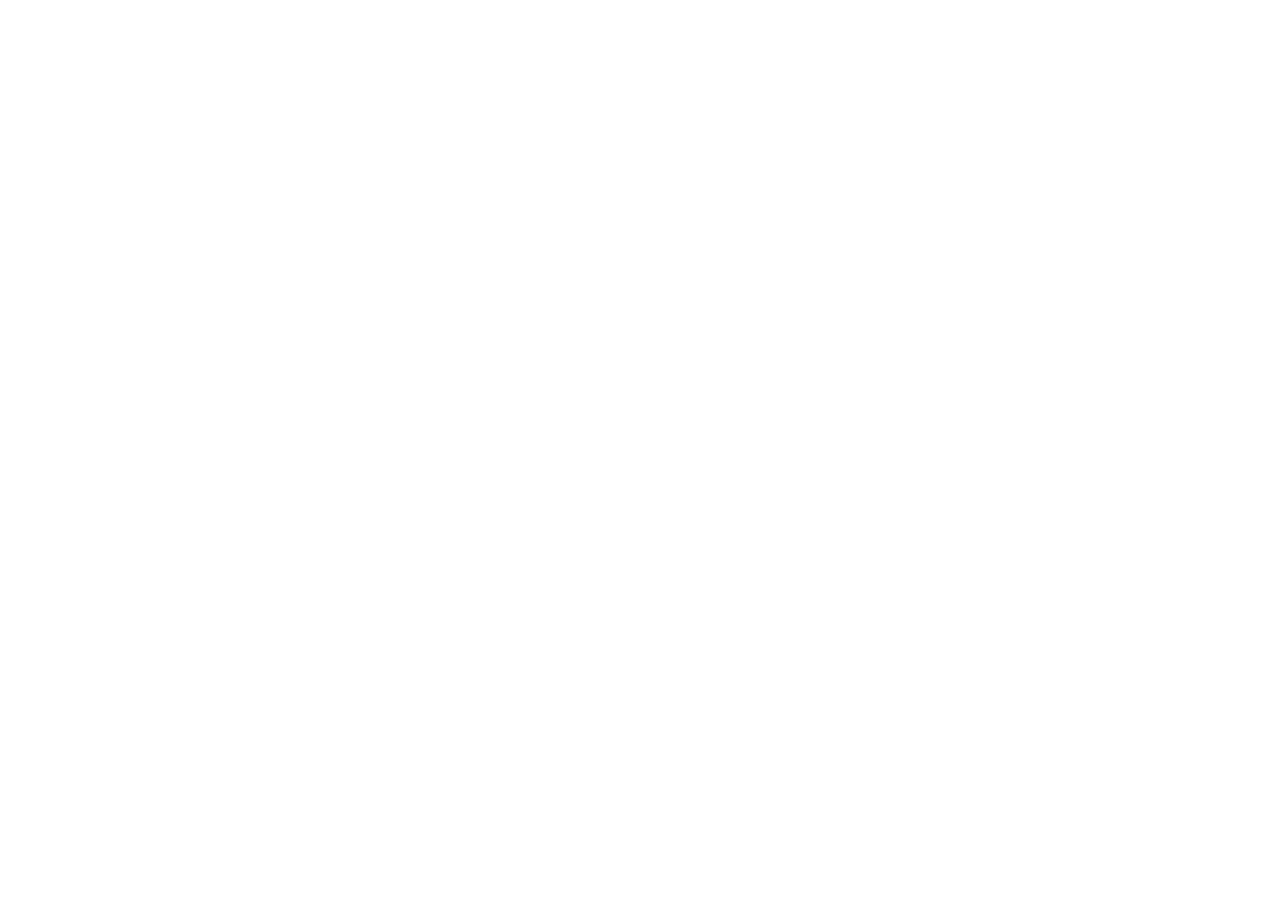
==== commit 7410a754: "chore: rebrand application to Theseus Workshop Update brand identity, metadata, page titles, and UI " ====
--- a/index.html
+++ b/index.html
@@ -3,20 +3,19 @@
   <head>
     <meta charset="UTF-8" />
     <meta name="viewport" content="width=device-width, initial-scale=1.0" />
-    <title>iGaming Marketing Vendor Performance &amp; Decision Analyzer</title>
-    <meta name="description" content="Production SaaS decision analyzer and cohort economics engine for 50+ iGaming marketing vendors across Meta and TikTok with tiered gating rules, real-time formula recalculation, and historical backtesting." />
-    <meta property="og:title" content="iGaming Marketing Vendor Performance &amp; Decision Analyzer" />
-    <meta property="og:description" content="Production SaaS decision analyzer and cohort economics engine for 50+ iGaming marketing vendors across Meta and TikTok with tiered gating rules, real-time formula recalculation, and historical backtesting." />
+    <title>Theseus Workshop | iGaming Marketing Vendor Performance &amp; Decision Analyzer</title>
+    <meta name="description" content="Theseus Workshop | Production SaaS decision analyzer and cohort economics engine for 50+ iGaming marketing vendors across Meta and TikTok with tiered gating rules, real-time formula recalculation, and historical backtesting." />
+    <meta property="og:title" content="Theseus Workshop | iGaming Marketing Vendor Performance &amp; Decision Analyzer" />
+    <meta property="og:description" content="Theseus Workshop | Production SaaS decision analyzer and cohort economics engine for 50+ iGaming marketing vendors across Meta and TikTok with tiered gating rules, real-time formula recalculation, and historical backtesting." />
     <meta property="og:type" content="website" />
     <meta name="twitter:card" content="summary_large_image" />
     <link rel="preconnect" href="https://fonts.googleapis.com" />
     <link rel="preconnect" href="https://fonts.gstatic.com" crossorigin />
     <link href="https://fonts.googleapis.com/css2?family=EB+Garamond:ital,wght@0,400..700;1,400..700&family=Noto+Sans+SC:wght@400;500;600;700&display=swap" rel="stylesheet" />
-    <script type="module" crossorigin src="./assets/index-CT5UfOza.js"></script>
-    <link rel="stylesheet" crossorigin href="./assets/index-D6d-KF-Z.css">
   </head>
   <body>
     <div id="root"></div>
+    <script type="module" src="/src/main.tsx"></script>
   </body>
 </html>
 
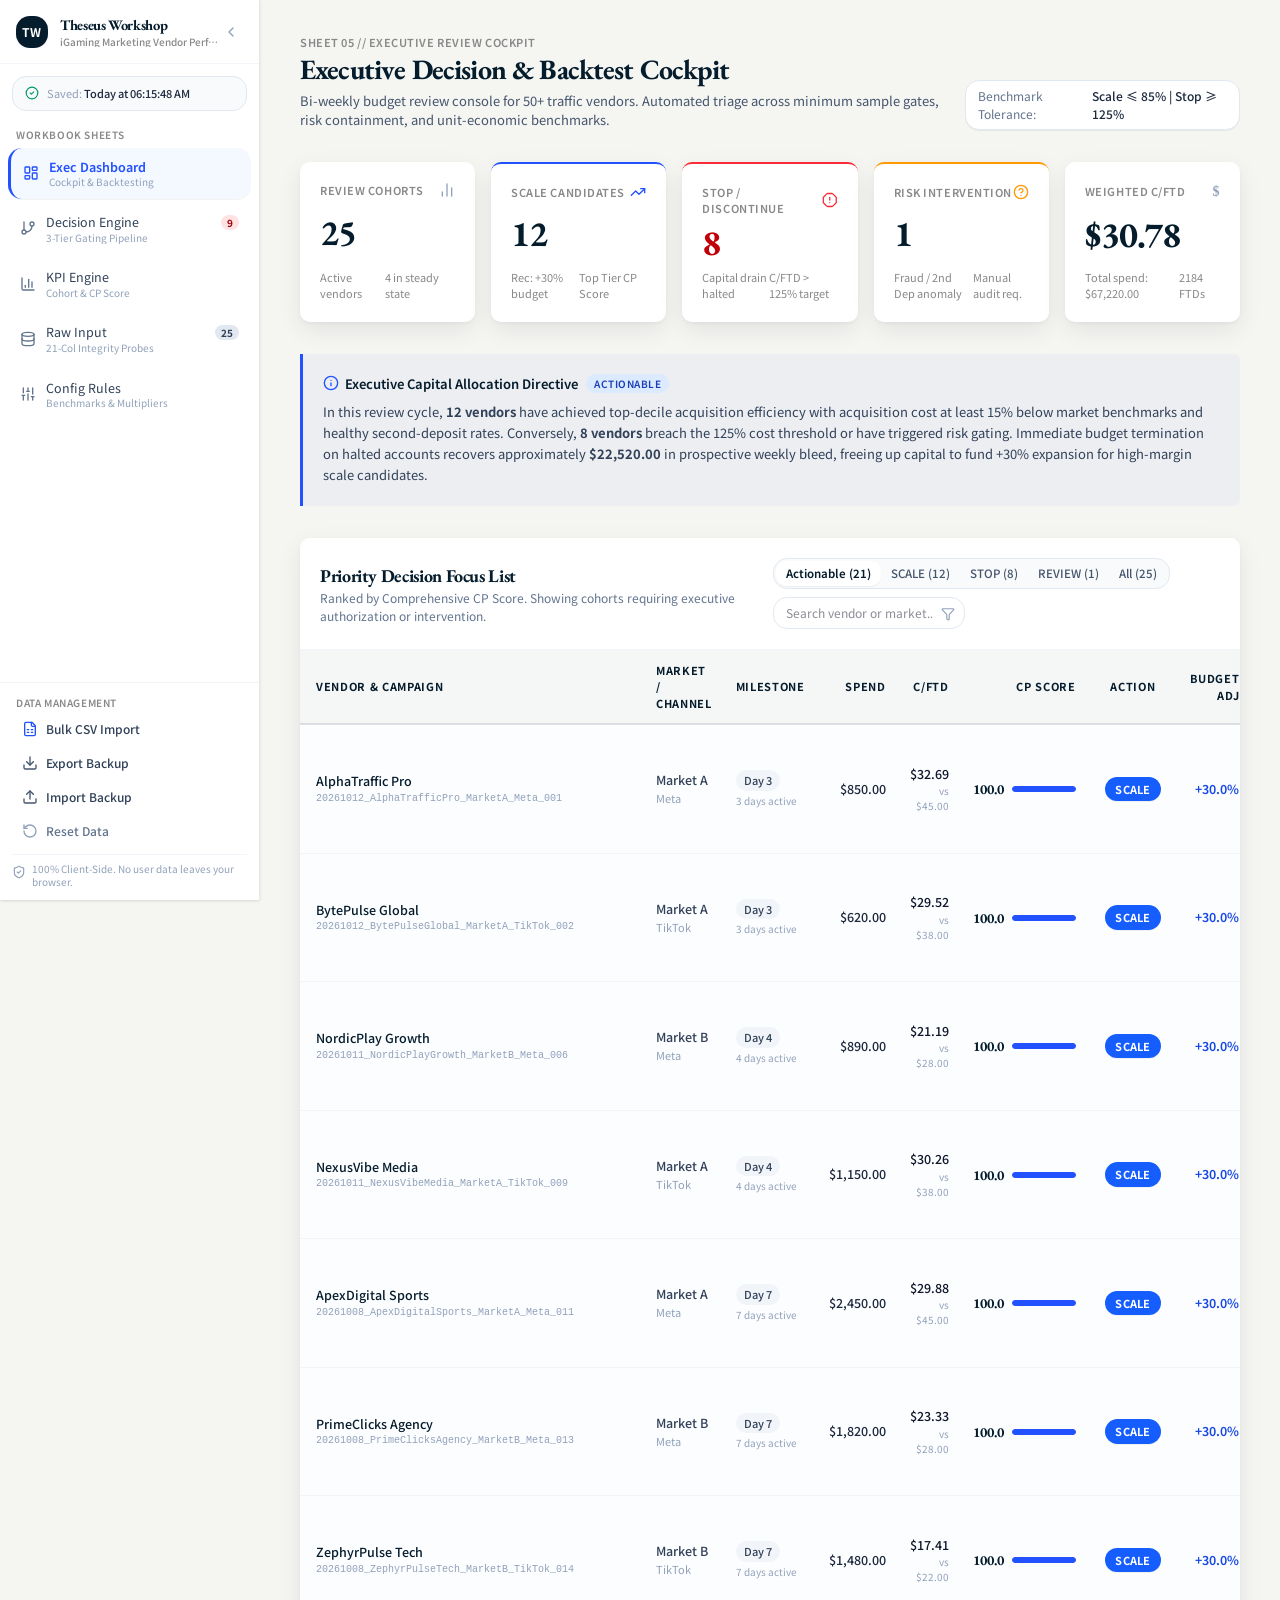
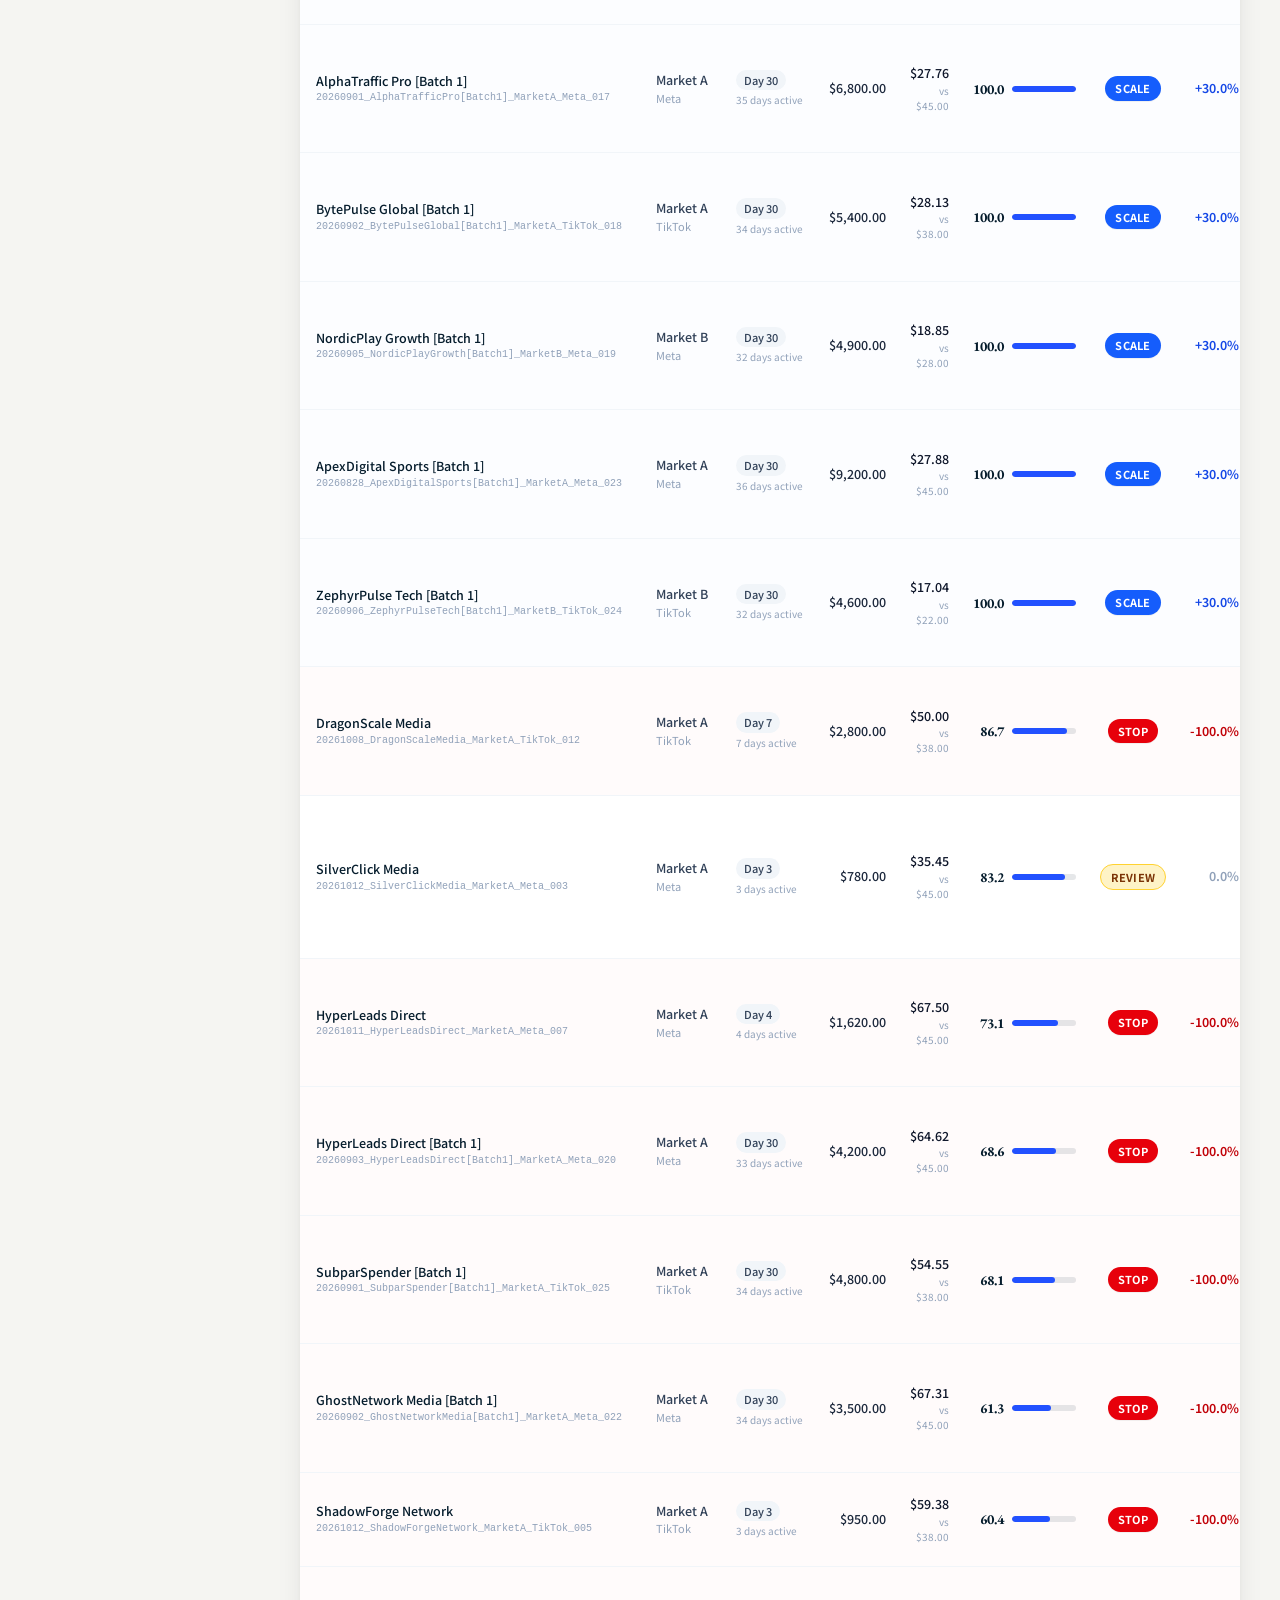
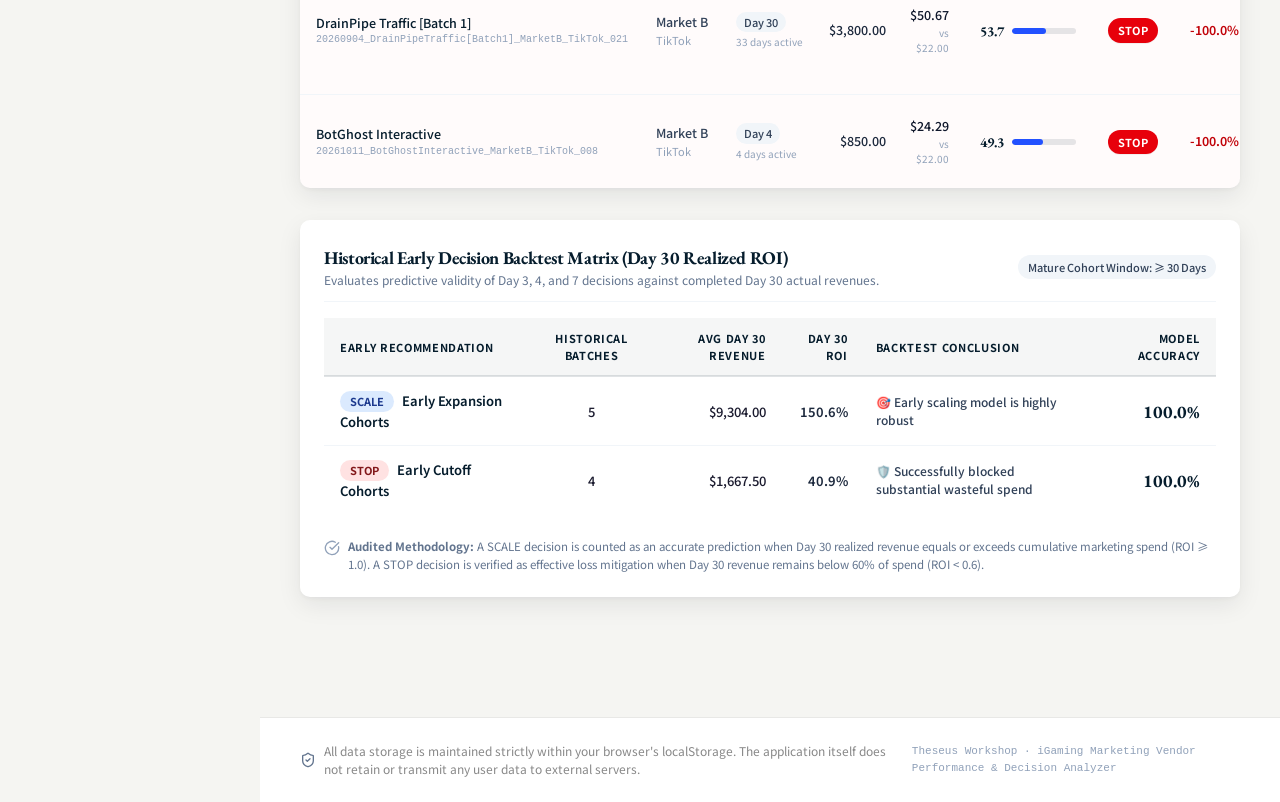
==== commit c6224fb3: "Deploying to gh-pages from @ HyVoid/igaming-affiliate-ftd-analyzer-excel@7410a75468c55e0202843513826" ====
--- a/index.html
+++ b/index.html
@@ -12,10 +12,11 @@
     <link rel="preconnect" href="https://fonts.googleapis.com" />
     <link rel="preconnect" href="https://fonts.gstatic.com" crossorigin />
     <link href="https://fonts.googleapis.com/css2?family=EB+Garamond:ital,wght@0,400..700;1,400..700&family=Noto+Sans+SC:wght@400;500;600;700&display=swap" rel="stylesheet" />
+    <script type="module" crossorigin src="./assets/index-CeCCg0U8.js"></script>
+    <link rel="stylesheet" crossorigin href="./assets/index-DtcJE3sl.css">
   </head>
   <body>
     <div id="root"></div>
-    <script type="module" src="/src/main.tsx"></script>
   </body>
 </html>
 
--- a/assets/index-DtcJE3sl.css
+++ b/assets/index-DtcJE3sl.css
@@ -0,0 +1,2 @@
+/*! tailwindcss v4.3.3 | MIT License | https://tailwindcss.com */
+@layer properties{@supports (((-webkit-hyphens:none)) and (not (margin-trim:inline))) or ((-moz-orient:inline) and (not (color:rgb(from red r g b)))){*,:before,:after,::backdrop{--tw-translate-x:0;--tw-translate-y:0;--tw-translate-z:0;--tw-space-y-reverse:0;--tw-space-x-reverse:0;--tw-divide-y-reverse:0;--tw-border-style:solid;--tw-leading:initial;--tw-font-weight:initial;--tw-tracking:initial;--tw-shadow:0 0 #0000;--tw-shadow-color:initial;--tw-shadow-alpha:100%;--tw-inset-shadow:0 0 #0000;--tw-inset-shadow-color:initial;--tw-inset-shadow-alpha:100%;--tw-ring-color:initial;--tw-ring-shadow:0 0 #0000;--tw-inset-ring-color:initial;--tw-inset-ring-shadow:0 0 #0000;--tw-ring-inset:initial;--tw-ring-offset-width:0px;--tw-ring-offset-color:#fff;--tw-ring-offset-shadow:0 0 #0000;--tw-blur:initial;--tw-brightness:initial;--tw-contrast:initial;--tw-grayscale:initial;--tw-hue-rotate:initial;--tw-invert:initial;--tw-opacity:initial;--tw-saturate:initial;--tw-sepia:initial;--tw-drop-shadow:initial;--tw-drop-shadow-color:initial;--tw-drop-shadow-alpha:100%;--tw-drop-shadow-size:initial;--tw-backdrop-blur:initial;--tw-backdrop-brightness:initial;--tw-backdrop-contrast:initial;--tw-backdrop-grayscale:initial;--tw-backdrop-hue-rotate:initial;--tw-backdrop-invert:initial;--tw-backdrop-opacity:initial;--tw-backdrop-saturate:initial;--tw-backdrop-sepia:initial;--tw-duration:initial;--tw-ease:initial;--tw-scale-x:1;--tw-scale-y:1;--tw-scale-z:1}}}@layer theme{:root,:host{--font-sans:-apple-system, BlinkMacSystemFont, "Segoe UI", Roboto, "Helvetica Neue", "Noto Sans", Arial, sans-serif, "Apple Color Emoji", "Segoe UI Emoji", "Segoe UI Symbol", "Noto Color Emoji";--font-serif:ui-serif, Georgia, Cambria, "Times New Roman", Times, serif;--font-mono:ui-monospace, SFMono-Regular, Menlo, Monaco, Consolas, "Liberation Mono", "Courier New", monospace;--color-red-50:oklch(97.1% .013 17.38);--color-red-100:oklch(93.6% .032 17.717);--color-red-200:oklch(88.5% .062 18.334);--color-red-300:oklch(80.8% .114 19.571);--color-red-500:oklch(63.7% .237 25.331);--color-red-600:oklch(57.7% .245 27.325);--color-red-700:oklch(50.5% .213 27.518);--color-red-800:oklch(44.4% .177 26.899);--color-red-900:oklch(39.6% .141 25.723);--color-amber-50:oklch(98.7% .022 95.277);--color-amber-100:oklch(96.2% .059 95.617);--color-amber-300:oklch(87.9% .169 91.605);--color-amber-500:oklch(76.9% .188 70.08);--color-amber-600:oklch(66.6% .179 58.318);--color-amber-700:oklch(55.5% .163 48.998);--color-amber-800:oklch(47.3% .137 46.201);--color-amber-900:oklch(41.4% .112 45.904);--color-emerald-50:oklch(97.9% .021 166.113);--color-emerald-200:oklch(90.5% .093 164.15);--color-emerald-600:oklch(59.6% .145 163.225);--color-emerald-700:oklch(50.8% .118 165.612);--color-emerald-900:oklch(37.8% .077 168.94);--color-blue-50:oklch(97% .014 254.604);--color-blue-100:oklch(93.2% .032 255.585);--color-blue-600:oklch(54.6% .245 262.881);--color-blue-700:oklch(48.8% .243 264.376);--color-blue-800:oklch(42.4% .199 265.638);--color-blue-900:oklch(37.9% .146 265.522);--color-purple-600:oklch(55.8% .288 302.321);--color-slate-50:oklch(98.4% .003 247.858);--color-slate-100:oklch(96.8% .007 247.896);--color-slate-200:oklch(92.9% .013 255.508);--color-slate-300:oklch(86.9% .022 252.894);--color-slate-400:oklch(70.4% .04 256.788);--color-slate-500:oklch(55.4% .046 257.417);--color-slate-600:oklch(44.6% .043 257.281);--color-slate-700:oklch(37.2% .044 257.287);--color-slate-800:oklch(27.9% .041 260.031);--color-slate-900:oklch(20.8% .042 265.755);--color-white:#fff;--spacing:.25rem;--container-xs:20rem;--container-md:28rem;--container-lg:32rem;--container-2xl:42rem;--container-3xl:48rem;--text-xs:.75rem;--text-xs--line-height:calc(1 / .75);--text-sm:.875rem;--text-sm--line-height:calc(1.25 / .875);--font-weight-normal:400;--font-weight-medium:500;--font-weight-semibold:600;--font-weight-bold:700;--tracking-tight:-.025em;--tracking-wide:.025em;--tracking-wider:.05em;--leading-tight:1.25;--leading-normal:1.5;--leading-relaxed:1.625;--radius-sm:.25rem;--radius-md:.375rem;--radius-lg:.5rem;--radius-xl:.75rem;--shadow-md:0 4px 6px -1px #0000001a, 0 2px 4px -2px #0000001a;--shadow-lg:0 10px 15px -3px #0000001a, 0 4px 6px -4px #0000001a;--ease-in-out:cubic-bezier(.4, 0, .2, 1);--blur-xs:4px;--default-transition-duration:.15s;--default-transition-timing-function:cubic-bezier(.4, 0, .2, 1);--default-font-family:var(--font-sans);--default-mono-font-family:var(--font-mono)}}@layer base{*,:after,:before,::backdrop{box-sizing:border-box;border:0 solid;margin:0;padding:0}::file-selector-button{box-sizing:border-box;border:0 solid;margin:0;padding:0}html,:host{-webkit-text-size-adjust:100%;tab-size:4;line-height:1.5;font-family:var(--default-font-family,-apple-system, BlinkMacSystemFont, "Segoe UI", Roboto, "Helvetica Neue", "Noto Sans", Arial, sans-serif, "Apple Color Emoji", "Segoe UI Emoji", "Segoe UI Symbol", "Noto Color Emoji");font-feature-settings:var(--default-font-feature-settings,normal);font-variation-settings:var(--default-font-variation-settings,normal);-webkit-tap-highlight-color:transparent}hr{height:0;color:inherit;border-top-width:1px}abbr:where([title]){-webkit-text-decoration:underline dotted;text-decoration:underline dotted}h1,h2,h3,h4,h5,h6{font-size:inherit;font-weight:inherit}a{color:inherit;-webkit-text-decoration:inherit;-webkit-text-decoration:inherit;-webkit-text-decoration:inherit;-webkit-text-decoration:inherit;text-decoration:inherit}b,strong{font-weight:bolder}code,kbd,samp,pre{font-family:var(--default-mono-font-family,ui-monospace, SFMono-Regular, Menlo, Monaco, Consolas, "Liberation Mono", "Courier New", monospace);font-feature-settings:var(--default-mono-font-feature-settings,normal);font-variation-settings:var(--default-mono-font-variation-settings,normal);font-size:1em}small{font-size:80%}sub,sup{vertical-align:baseline;font-size:75%;line-height:0;position:relative}sub{bottom:-.25em}sup{top:-.5em}table{text-indent:0;border-color:inherit;border-collapse:collapse}:-moz-focusring:where(:not(iframe)){outline:auto}progress{vertical-align:baseline}summary{display:list-item}ol,ul,menu{list-style:none}img,svg,video,canvas,audio,iframe,embed,object{vertical-align:middle;display:block}img,video{max-width:100%;height:auto}button,input,select,optgroup,textarea{font:inherit;font-feature-settings:inherit;font-variation-settings:inherit;letter-spacing:inherit;color:inherit;opacity:1;background-color:#0000;border-radius:0}::file-selector-button{font:inherit;font-feature-settings:inherit;font-variation-settings:inherit;letter-spacing:inherit;color:inherit;opacity:1;background-color:#0000;border-radius:0}:where(select:is([multiple],[size])) optgroup{font-weight:bolder}:where(select:is([multiple],[size])) optgroup option{padding-inline-start:20px}::file-selector-button{margin-inline-end:4px}::placeholder{opacity:1}@supports (not ((-webkit-appearance:-apple-pay-button))) or (contain-intrinsic-size:1px){::placeholder{color:currentColor}@supports (color:color-mix(in lab, red, red)){::placeholder{color:color-mix(in oklab, currentcolor 50%, transparent)}}}textarea{resize:vertical}::-webkit-search-decoration{-webkit-appearance:none}::-webkit-date-and-time-value{min-height:1lh;text-align:inherit}::-webkit-datetime-edit{display:inline-flex}::-webkit-datetime-edit-fields-wrapper{padding:0}::-webkit-datetime-edit{padding-block:0}::-webkit-datetime-edit-year-field{padding-block:0}::-webkit-datetime-edit-month-field{padding-block:0}::-webkit-datetime-edit-day-field{padding-block:0}::-webkit-datetime-edit-hour-field{padding-block:0}::-webkit-datetime-edit-minute-field{padding-block:0}::-webkit-datetime-edit-second-field{padding-block:0}::-webkit-datetime-edit-millisecond-field{padding-block:0}::-webkit-datetime-edit-meridiem-field{padding-block:0}::-webkit-calendar-picker-indicator{line-height:1}:-moz-ui-invalid{box-shadow:none}button,input:where([type=button],[type=reset],[type=submit]){appearance:button}::file-selector-button{appearance:button}::-webkit-inner-spin-button{height:auto}::-webkit-outer-spin-button{height:auto}[hidden]:where(:not([hidden=until-found])){display:none!important}}@layer components;@layer utilities{.pointer-events-none{pointer-events:none}.visible{visibility:visible}.absolute{position:absolute}.fixed{position:fixed}.relative{position:relative}.sticky{position:sticky}.inset-0{inset:0}.top-0{top:0}.top-2\.5{top:calc(var(--spacing) * 2.5)}.right-0{right:0}.right-2\.5{right:calc(var(--spacing) * 2.5)}.bottom-0{bottom:0}.left-0{left:0}.isolate{isolation:isolate}.z-20{z-index:20}.z-40{z-index:40}.z-50{z-index:50}.mx-3{margin-inline:calc(var(--spacing) * 3)}.mx-auto{margin-inline:auto}.my-0\.5{margin-block:calc(var(--spacing) * .5)}.my-2{margin-block:calc(var(--spacing) * 2)}.mt-0\.5{margin-top:calc(var(--spacing) * .5)}.mt-1{margin-top:var(--spacing)}.mt-1\.5{margin-top:calc(var(--spacing) * 1.5)}.mt-3{margin-top:calc(var(--spacing) * 3)}.mt-4{margin-top:calc(var(--spacing) * 4)}.mt-12{margin-top:calc(var(--spacing) * 12)}.mr-1{margin-right:var(--spacing)}.mr-1\.5{margin-right:calc(var(--spacing) * 1.5)}.mr-2{margin-right:calc(var(--spacing) * 2)}.mb-1{margin-bottom:var(--spacing)}.mb-1\.5{margin-bottom:calc(var(--spacing) * 1.5)}.mb-2{margin-bottom:calc(var(--spacing) * 2)}.ml-1{margin-left:var(--spacing)}.ml-1\.5{margin-left:calc(var(--spacing) * 1.5)}.ml-2{margin-left:calc(var(--spacing) * 2)}.ml-2\.5{margin-left:calc(var(--spacing) * 2.5)}.block{display:block}.contents{display:contents}.flex{display:flex}.grid{display:grid}.hidden{display:none}.inline{display:inline}.inline-flex{display:inline-flex}.table{display:table}.h-3{height:calc(var(--spacing) * 3)}.h-3\.5{height:calc(var(--spacing) * 3.5)}.h-4{height:calc(var(--spacing) * 4)}.h-5{height:calc(var(--spacing) * 5)}.h-7{height:calc(var(--spacing) * 7)}.h-8{height:calc(var(--spacing) * 8)}.h-10{height:calc(var(--spacing) * 10)}.h-\[3px\]{height:3px}.h-\[56px\]{height:56px}.h-\[64px\]{height:64px}.h-full{height:100%}.h-screen{height:100vh}.max-h-\[90vh\]{max-height:90vh}.max-h-\[700px\]{max-height:700px}.min-h-screen{min-height:100vh}.w-3{width:calc(var(--spacing) * 3)}.w-3\.5{width:calc(var(--spacing) * 3.5)}.w-4{width:calc(var(--spacing) * 4)}.w-5{width:calc(var(--spacing) * 5)}.w-7{width:calc(var(--spacing) * 7)}.w-8{width:calc(var(--spacing) * 8)}.w-10{width:calc(var(--spacing) * 10)}.w-16{width:calc(var(--spacing) * 16)}.w-20{width:calc(var(--spacing) * 20)}.w-24{width:calc(var(--spacing) * 24)}.w-28{width:calc(var(--spacing) * 28)}.w-36{width:calc(var(--spacing) * 36)}.w-44{width:calc(var(--spacing) * 44)}.w-48{width:calc(var(--spacing) * 48)}.w-56{width:calc(var(--spacing) * 56)}.w-\[280px\]{width:280px}.w-full{width:100%}.max-w-2xl{max-width:var(--container-2xl)}.max-w-3xl{max-width:var(--container-3xl)}.max-w-\[1400px\]{max-width:1400px}.max-w-lg{max-width:var(--container-lg)}.max-w-md{max-width:var(--container-md)}.max-w-xs{max-width:var(--container-xs)}.min-w-0{min-width:0}.min-w-\[70px\]{min-width:70px}.min-w-\[75px\]{min-width:75px}.min-w-\[80px\]{min-width:80px}.min-w-\[85px\]{min-width:85px}.min-w-\[90px\]{min-width:90px}.min-w-\[95px\]{min-width:95px}.min-w-\[105px\]{min-width:105px}.min-w-\[110px\]{min-width:110px}.min-w-\[150px\]{min-width:150px}.min-w-\[160px\]{min-width:160px}.min-w-\[170px\]{min-width:170px}.min-w-\[190px\]{min-width:190px}.flex-1{flex:1}.shrink-0{flex-shrink:0}.border-collapse{border-collapse:collapse}.-translate-x-full{--tw-translate-x:-100%;translate:var(--tw-translate-x) var(--tw-translate-y)}.translate-x-0{--tw-translate-x:0px;translate:var(--tw-translate-x) var(--tw-translate-y)}.cursor-pointer{cursor:pointer}.grid-cols-1{grid-template-columns:repeat(1,minmax(0,1fr))}.grid-cols-2{grid-template-columns:repeat(2,minmax(0,1fr))}.grid-cols-3{grid-template-columns:repeat(3,minmax(0,1fr))}.flex-col{flex-direction:column}.flex-wrap{flex-wrap:wrap}.items-center{align-items:center}.items-end{align-items:flex-end}.items-start{align-items:flex-start}.justify-between{justify-content:space-between}.justify-center{justify-content:center}.justify-end{justify-content:flex-end}.gap-2{gap:calc(var(--spacing) * 2)}.gap-2\.5{gap:calc(var(--spacing) * 2.5)}.gap-3{gap:calc(var(--spacing) * 3)}.gap-4{gap:calc(var(--spacing) * 4)}.gap-6{gap:calc(var(--spacing) * 6)}:where(.space-y-1>:not(:last-child)){--tw-space-y-reverse:0;margin-block-start:calc(var(--spacing) * var(--tw-space-y-reverse));margin-block-end:calc(var(--spacing) * calc(1 - var(--tw-space-y-reverse)))}:where(.space-y-1\.5>:not(:last-child)){--tw-space-y-reverse:0;margin-block-start:calc(calc(var(--spacing) * 1.5) * var(--tw-space-y-reverse));margin-block-end:calc(calc(var(--spacing) * 1.5) * calc(1 - var(--tw-space-y-reverse)))}:where(.space-y-2>:not(:last-child)){--tw-space-y-reverse:0;margin-block-start:calc(calc(var(--spacing) * 2) * var(--tw-space-y-reverse));margin-block-end:calc(calc(var(--spacing) * 2) * calc(1 - var(--tw-space-y-reverse)))}:where(.space-y-3>:not(:last-child)){--tw-space-y-reverse:0;margin-block-start:calc(calc(var(--spacing) * 3) * var(--tw-space-y-reverse));margin-block-end:calc(calc(var(--spacing) * 3) * calc(1 - var(--tw-space-y-reverse)))}:where(.space-y-4>:not(:last-child)){--tw-space-y-reverse:0;margin-block-start:calc(calc(var(--spacing) * 4) * var(--tw-space-y-reverse));margin-block-end:calc(calc(var(--spacing) * 4) * calc(1 - var(--tw-space-y-reverse)))}:where(.space-y-6>:not(:last-child)){--tw-space-y-reverse:0;margin-block-start:calc(calc(var(--spacing) * 6) * var(--tw-space-y-reverse));margin-block-end:calc(calc(var(--spacing) * 6) * calc(1 - var(--tw-space-y-reverse)))}:where(.space-y-8>:not(:last-child)){--tw-space-y-reverse:0;margin-block-start:calc(calc(var(--spacing) * 8) * var(--tw-space-y-reverse));margin-block-end:calc(calc(var(--spacing) * 8) * calc(1 - var(--tw-space-y-reverse)))}:where(.space-x-1>:not(:last-child)){--tw-space-x-reverse:0;margin-inline-start:calc(var(--spacing) * var(--tw-space-x-reverse));margin-inline-end:calc(var(--spacing) * calc(1 - var(--tw-space-x-reverse)))}:where(.space-x-1\.5>:not(:last-child)){--tw-space-x-reverse:0;margin-inline-start:calc(calc(var(--spacing) * 1.5) * var(--tw-space-x-reverse));margin-inline-end:calc(calc(var(--spacing) * 1.5) * calc(1 - var(--tw-space-x-reverse)))}:where(.space-x-2>:not(:last-child)){--tw-space-x-reverse:0;margin-inline-start:calc(calc(var(--spacing) * 2) * var(--tw-space-x-reverse));margin-inline-end:calc(calc(var(--spacing) * 2) * calc(1 - var(--tw-space-x-reverse)))}:where(.space-x-2\.5>:not(:last-child)){--tw-space-x-reverse:0;margin-inline-start:calc(calc(var(--spacing) * 2.5) * var(--tw-space-x-reverse));margin-inline-end:calc(calc(var(--spacing) * 2.5) * calc(1 - var(--tw-space-x-reverse)))}:where(.space-x-3>:not(:last-child)){--tw-space-x-reverse:0;margin-inline-start:calc(calc(var(--spacing) * 3) * var(--tw-space-x-reverse));margin-inline-end:calc(calc(var(--spacing) * 3) * calc(1 - var(--tw-space-x-reverse)))}:where(.space-x-6>:not(:last-child)){--tw-space-x-reverse:0;margin-inline-start:calc(calc(var(--spacing) * 6) * var(--tw-space-x-reverse));margin-inline-end:calc(calc(var(--spacing) * 6) * calc(1 - var(--tw-space-x-reverse)))}:where(.divide-y>:not(:last-child)){--tw-divide-y-reverse:0;border-bottom-style:var(--tw-border-style);border-top-style:var(--tw-border-style);border-top-width:calc(1px * var(--tw-divide-y-reverse));border-bottom-width:calc(1px * calc(1 - var(--tw-divide-y-reverse)))}:where(.divide-slate-100>:not(:last-child)){border-color:var(--color-slate-100)}:where(.divide-slate-200>:not(:last-child)){border-color:var(--color-slate-200)}.truncate{text-overflow:ellipsis;white-space:nowrap;overflow:hidden}.overflow-hidden{overflow:hidden}.overflow-x-auto{overflow-x:auto}.overflow-y-auto{overflow-y:auto}.rounded{border-radius:.25rem}.rounded-full{border-radius:2147483647px}.rounded-lg{border-radius:var(--radius-lg)}.rounded-md{border-radius:var(--radius-md)}.rounded-sm{border-radius:var(--radius-sm)}.rounded-xl{border-radius:var(--radius-xl)}.rounded-t{border-top-left-radius:.25rem;border-top-right-radius:.25rem}.border{border-style:var(--tw-border-style);border-width:1px}.border-2{border-style:var(--tw-border-style);border-width:2px}.border-t{border-top-style:var(--tw-border-style);border-top-width:1px}.border-t-2{border-top-style:var(--tw-border-style);border-top-width:2px}.border-r{border-right-style:var(--tw-border-style);border-right-width:1px}.border-b{border-bottom-style:var(--tw-border-style);border-bottom-width:1px}.border-b-2{border-bottom-style:var(--tw-border-style);border-bottom-width:2px}.border-l-3{border-left-style:var(--tw-border-style);border-left-width:3px}.border-dashed{--tw-border-style:dashed;border-style:dashed}.border-\[var\(--color-accent\)\]{border-color:var(--color-accent)}.border-\[var\(--color-border\)\]{border-color:var(--color-border)}.border-\[var\(--nav-border\)\]{border-color:var(--nav-border)}.border-\[var\(--table-header-sep\)\]{border-color:var(--table-header-sep)}.border-amber-300{border-color:var(--color-amber-300)}.border-amber-500{border-color:var(--color-amber-500)}.border-emerald-200{border-color:var(--color-emerald-200)}.border-red-200{border-color:var(--color-red-200)}.border-red-300{border-color:var(--color-red-300)}.border-red-500{border-color:var(--color-red-500)}.border-slate-100{border-color:var(--color-slate-100)}.border-slate-200{border-color:var(--color-slate-200)}.border-slate-300{border-color:var(--color-slate-300)}.border-slate-400{border-color:var(--color-slate-400)}.border-transparent{border-color:#0000}.bg-\[\#FAFAFA\]{background-color:#fafafa}.bg-\[\#FFFDE7\]{background-color:#fffde7}.bg-\[var\(--color-accent\)\]{background-color:var(--color-accent)}.bg-\[var\(--color-bg\)\]{background-color:var(--color-bg)}.bg-\[var\(--color-primary\)\]{background-color:var(--color-primary)}.bg-\[var\(--nav-bg\)\]{background-color:var(--nav-bg)}.bg-\[var\(--table-header-bg\)\]{background-color:var(--table-header-bg)}.bg-amber-50\/70{background-color:#fffbebb3}@supports (color:color-mix(in lab, red, red)){.bg-amber-50\/70{background-color:color-mix(in oklab, var(--color-amber-50) 70%, transparent)}}.bg-amber-100{background-color:var(--color-amber-100)}.bg-blue-50{background-color:var(--color-blue-50)}.bg-blue-50\/15{background-color:#eff6ff26}@supports (color:color-mix(in lab, red, red)){.bg-blue-50\/15{background-color:color-mix(in oklab, var(--color-blue-50) 15%, transparent)}}.bg-blue-50\/20{background-color:#eff6ff33}@supports (color:color-mix(in lab, red, red)){.bg-blue-50\/20{background-color:color-mix(in oklab, var(--color-blue-50) 20%, transparent)}}.bg-blue-50\/70{background-color:#eff6ffb3}@supports (color:color-mix(in lab, red, red)){.bg-blue-50\/70{background-color:color-mix(in oklab, var(--color-blue-50) 70%, transparent)}}.bg-blue-100{background-color:var(--color-blue-100)}.bg-blue-600{background-color:var(--color-blue-600)}.bg-emerald-50{background-color:var(--color-emerald-50)}.bg-red-50{background-color:var(--color-red-50)}.bg-red-50\/20{background-color:#fef2f233}@supports (color:color-mix(in lab, red, red)){.bg-red-50\/20{background-color:color-mix(in oklab, var(--color-red-50) 20%, transparent)}}.bg-red-50\/30{background-color:#fef2f24d}@supports (color:color-mix(in lab, red, red)){.bg-red-50\/30{background-color:color-mix(in oklab, var(--color-red-50) 30%, transparent)}}.bg-red-50\/40{background-color:#fef2f266}@supports (color:color-mix(in lab, red, red)){.bg-red-50\/40{background-color:color-mix(in oklab, var(--color-red-50) 40%, transparent)}}.bg-red-100{background-color:var(--color-red-100)}.bg-red-600{background-color:var(--color-red-600)}.bg-slate-50{background-color:var(--color-slate-50)}.bg-slate-50\/50{background-color:#f8fafc80}@supports (color:color-mix(in lab, red, red)){.bg-slate-50\/50{background-color:color-mix(in oklab, var(--color-slate-50) 50%, transparent)}}.bg-slate-100{background-color:var(--color-slate-100)}.bg-slate-100\/90{background-color:#f1f5f9e6}@supports (color:color-mix(in lab, red, red)){.bg-slate-100\/90{background-color:color-mix(in oklab, var(--color-slate-100) 90%, transparent)}}.bg-slate-200{background-color:var(--color-slate-200)}.bg-slate-900\/40{background-color:#0f172b66}@supports (color:color-mix(in lab, red, red)){.bg-slate-900\/40{background-color:color-mix(in oklab, var(--color-slate-900) 40%, transparent)}}.bg-white{background-color:var(--color-white)}.p-0\.5{padding:calc(var(--spacing) * .5)}.p-1{padding:var(--spacing)}.p-1\.5{padding:calc(var(--spacing) * 1.5)}.p-2{padding:calc(var(--spacing) * 2)}.p-2\.5{padding:calc(var(--spacing) * 2.5)}.p-3{padding:calc(var(--spacing) * 3)}.p-3\.5{padding:calc(var(--spacing) * 3.5)}.p-4{padding:calc(var(--spacing) * 4)}.p-5{padding:calc(var(--spacing) * 5)}.p-6{padding:calc(var(--spacing) * 6)}.px-1{padding-inline:var(--spacing)}.px-1\.5{padding-inline:calc(var(--spacing) * 1.5)}.px-2{padding-inline:calc(var(--spacing) * 2)}.px-2\.5{padding-inline:calc(var(--spacing) * 2.5)}.px-3{padding-inline:calc(var(--spacing) * 3)}.px-3\.5{padding-inline:calc(var(--spacing) * 3.5)}.px-4{padding-inline:calc(var(--spacing) * 4)}.px-5{padding-inline:calc(var(--spacing) * 5)}.px-6{padding-inline:calc(var(--spacing) * 6)}.py-0\.5{padding-block:calc(var(--spacing) * .5)}.py-1{padding-block:var(--spacing)}.py-1\.5{padding-block:calc(var(--spacing) * 1.5)}.py-2{padding-block:calc(var(--spacing) * 2)}.py-2\.5{padding-block:calc(var(--spacing) * 2.5)}.py-3{padding-block:calc(var(--spacing) * 3)}.py-3\.5{padding-block:calc(var(--spacing) * 3.5)}.py-4{padding-block:calc(var(--spacing) * 4)}.py-6{padding-block:calc(var(--spacing) * 6)}.py-10{padding-block:calc(var(--spacing) * 10)}.pt-1{padding-top:var(--spacing)}.pt-2{padding-top:calc(var(--spacing) * 2)}.pt-3{padding-top:calc(var(--spacing) * 3)}.pr-8{padding-right:calc(var(--spacing) * 8)}.pb-3{padding-bottom:calc(var(--spacing) * 3)}.pb-12{padding-bottom:calc(var(--spacing) * 12)}.pl-3{padding-left:calc(var(--spacing) * 3)}.pl-6{padding-left:calc(var(--spacing) * 6)}.text-center{text-align:center}.text-left{text-align:left}.text-right{text-align:right}.font-mono{font-family:var(--font-mono)}.font-serif{font-family:var(--font-serif)}.text-sm{font-size:var(--text-sm);line-height:var(--tw-leading,var(--text-sm--line-height))}.text-xs{font-size:var(--text-xs);line-height:var(--tw-leading,var(--text-xs--line-height))}.text-\[9\.5px\]{font-size:9.5px}.text-\[10\.5px\]{font-size:10.5px}.text-\[10px\]{font-size:10px}.text-\[11\.5px\]{font-size:11.5px}.text-\[11px\]{font-size:11px}.text-\[12\.5px\]{font-size:12.5px}.text-\[12px\]{font-size:12px}.text-\[13\.5px\]{font-size:13.5px}.text-\[13px\]{font-size:13px}.text-\[14\.5px\]{font-size:14.5px}.text-\[15px\]{font-size:15px}.text-\[16px\]{font-size:16px}.text-\[17px\]{font-size:17px}.text-\[18px\]{font-size:18px}.text-\[20px\]{font-size:20px}.text-\[22px\]{font-size:22px}.text-\[28px\]{font-size:28px}.text-\[36px\]{font-size:36px}.leading-none{--tw-leading:1;line-height:1}.leading-normal{--tw-leading:var(--leading-normal);line-height:var(--leading-normal)}.leading-relaxed{--tw-leading:var(--leading-relaxed);line-height:var(--leading-relaxed)}.leading-tight{--tw-leading:var(--leading-tight);line-height:var(--leading-tight)}.font-bold{--tw-font-weight:var(--font-weight-bold);font-weight:var(--font-weight-bold)}.font-medium{--tw-font-weight:var(--font-weight-medium);font-weight:var(--font-weight-medium)}.font-normal{--tw-font-weight:var(--font-weight-normal);font-weight:var(--font-weight-normal)}.font-semibold{--tw-font-weight:var(--font-weight-semibold);font-weight:var(--font-weight-semibold)}.tracking-tight{--tw-tracking:var(--tracking-tight);letter-spacing:var(--tracking-tight)}.tracking-wide{--tw-tracking:var(--tracking-wide);letter-spacing:var(--tracking-wide)}.tracking-wider{--tw-tracking:var(--tracking-wider);letter-spacing:var(--tracking-wider)}.whitespace-nowrap{white-space:nowrap}.text-\[var\(--color-accent\)\]{color:var(--color-accent)}.text-\[var\(--color-muted\)\]{color:var(--color-muted)}.text-\[var\(--color-primary\)\]{color:var(--color-primary)}.text-\[var\(--nav-text-inactive\)\]{color:var(--nav-text-inactive)}.text-amber-500{color:var(--color-amber-500)}.text-amber-600{color:var(--color-amber-600)}.text-amber-700{color:var(--color-amber-700)}.text-amber-800{color:var(--color-amber-800)}.text-amber-900{color:var(--color-amber-900)}.text-blue-700{color:var(--color-blue-700)}.text-blue-800{color:var(--color-blue-800)}.text-blue-900{color:var(--color-blue-900)}.text-emerald-600{color:var(--color-emerald-600)}.text-emerald-700{color:var(--color-emerald-700)}.text-emerald-900{color:var(--color-emerald-900)}.text-purple-600{color:var(--color-purple-600)}.text-red-500{color:var(--color-red-500)}.text-red-600{color:var(--color-red-600)}.text-red-700{color:var(--color-red-700)}.text-red-800{color:var(--color-red-800)}.text-red-900{color:var(--color-red-900)}.text-slate-300{color:var(--color-slate-300)}.text-slate-400{color:var(--color-slate-400)}.text-slate-500{color:var(--color-slate-500)}.text-slate-600{color:var(--color-slate-600)}.text-slate-700{color:var(--color-slate-700)}.text-slate-800{color:var(--color-slate-800)}.text-slate-900{color:var(--color-slate-900)}.text-white{color:var(--color-white)}.uppercase{text-transform:uppercase}.shadow-2xl{--tw-shadow:0 25px 50px -12px var(--tw-shadow-color,#00000040);box-shadow:var(--tw-inset-shadow), var(--tw-inset-ring-shadow), var(--tw-ring-offset-shadow), var(--tw-ring-shadow), var(--tw-shadow)}.shadow-2xs{--tw-shadow:0 1px var(--tw-shadow-color,#0000000d);box-shadow:var(--tw-inset-shadow), var(--tw-inset-ring-shadow), var(--tw-ring-offset-shadow), var(--tw-ring-shadow), var(--tw-shadow)}.shadow-sm{--tw-shadow:0 1px 3px 0 var(--tw-shadow-color,#0000001a), 0 1px 2px -1px var(--tw-shadow-color,#0000001a);box-shadow:var(--tw-inset-shadow), var(--tw-inset-ring-shadow), var(--tw-ring-offset-shadow), var(--tw-ring-shadow), var(--tw-shadow)}.shadow-xs{--tw-shadow:0 1px 2px 0 var(--tw-shadow-color,#0000000d);box-shadow:var(--tw-inset-shadow), var(--tw-inset-ring-shadow), var(--tw-ring-offset-shadow), var(--tw-ring-shadow), var(--tw-shadow)}.filter{filter:var(--tw-blur,) var(--tw-brightness,) var(--tw-contrast,) var(--tw-grayscale,) var(--tw-hue-rotate,) var(--tw-invert,) var(--tw-saturate,) var(--tw-sepia,) var(--tw-drop-shadow,)}.backdrop-blur-xs{--tw-backdrop-blur:blur(var(--blur-xs));-webkit-backdrop-filter:var(--tw-backdrop-blur,) var(--tw-backdrop-brightness,) var(--tw-backdrop-contrast,) var(--tw-backdrop-grayscale,) var(--tw-backdrop-hue-rotate,) var(--tw-backdrop-invert,) var(--tw-backdrop-opacity,) var(--tw-backdrop-saturate,) var(--tw-backdrop-sepia,);backdrop-filter:var(--tw-backdrop-blur,) var(--tw-backdrop-brightness,) var(--tw-backdrop-contrast,) var(--tw-backdrop-grayscale,) var(--tw-backdrop-hue-rotate,) var(--tw-backdrop-invert,) var(--tw-backdrop-opacity,) var(--tw-backdrop-saturate,) var(--tw-backdrop-sepia,)}.transition-all{transition-property:all;transition-timing-function:var(--tw-ease,var(--default-transition-timing-function));transition-duration:var(--tw-duration,var(--default-transition-duration))}.transition-colors{transition-property:color,background-color,border-color,outline-color,text-decoration-color,fill,stroke,--tw-gradient-from,--tw-gradient-via,--tw-gradient-to;transition-timing-function:var(--tw-ease,var(--default-transition-timing-function));transition-duration:var(--tw-duration,var(--default-transition-duration))}.duration-200{--tw-duration:.2s;transition-duration:.2s}.ease-in-out{--tw-ease:var(--ease-in-out);transition-timing-function:var(--ease-in-out)}.select-all{-webkit-user-select:all;user-select:all}.select-none{-webkit-user-select:none;user-select:none}.selection\:bg-blue-100 ::selection{background-color:var(--color-blue-100)}.selection\:bg-blue-100::selection{background-color:var(--color-blue-100)}.selection\:text-blue-900 ::selection{color:var(--color-blue-900)}.selection\:text-blue-900::selection{color:var(--color-blue-900)}.last\:border-0:last-child{border-style:var(--tw-border-style);border-width:0}@media (hover:hover){.hover\:border-\[var\(--color-accent\)\]:hover{border-color:var(--color-accent)}.hover\:bg-red-50:hover{background-color:var(--color-red-50)}.hover\:bg-red-100:hover{background-color:var(--color-red-100)}.hover\:bg-red-200:hover{background-color:var(--color-red-200)}.hover\:bg-red-700:hover{background-color:var(--color-red-700)}.hover\:bg-slate-50:hover{background-color:var(--color-slate-50)}.hover\:bg-slate-50\/60:hover{background-color:#f8fafc99}@supports (color:color-mix(in lab, red, red)){.hover\:bg-slate-50\/60:hover{background-color:color-mix(in oklab, var(--color-slate-50) 60%, transparent)}}.hover\:bg-slate-50\/70:hover{background-color:#f8fafcb3}@supports (color:color-mix(in lab, red, red)){.hover\:bg-slate-50\/70:hover{background-color:color-mix(in oklab, var(--color-slate-50) 70%, transparent)}}.hover\:bg-slate-50\/80:hover{background-color:#f8fafccc}@supports (color:color-mix(in lab, red, red)){.hover\:bg-slate-50\/80:hover{background-color:color-mix(in oklab, var(--color-slate-50) 80%, transparent)}}.hover\:bg-slate-100:hover{background-color:var(--color-slate-100)}.hover\:bg-slate-100\/50:hover{background-color:#f1f5f980}@supports (color:color-mix(in lab, red, red)){.hover\:bg-slate-100\/50:hover{background-color:color-mix(in oklab, var(--color-slate-100) 50%, transparent)}}.hover\:bg-slate-100\/70:hover{background-color:#f1f5f9b3}@supports (color:color-mix(in lab, red, red)){.hover\:bg-slate-100\/70:hover{background-color:color-mix(in oklab, var(--color-slate-100) 70%, transparent)}}.hover\:bg-slate-200:hover{background-color:var(--color-slate-200)}.hover\:bg-slate-800:hover{background-color:var(--color-slate-800)}.hover\:text-\[var\(--color-accent\)\]:hover{color:var(--color-accent)}.hover\:text-\[var\(--color-primary\)\]:hover{color:var(--color-primary)}.hover\:text-red-700:hover{color:var(--color-red-700)}.hover\:text-slate-600:hover{color:var(--color-slate-600)}.hover\:text-slate-700:hover{color:var(--color-slate-700)}.hover\:text-slate-900:hover{color:var(--color-slate-900)}.hover\:underline:hover{text-decoration-line:underline}}.focus\:ring-1:focus{--tw-ring-shadow:var(--tw-ring-inset,) 0 0 0 calc(1px + var(--tw-ring-offset-width)) var(--tw-ring-color,currentcolor);box-shadow:var(--tw-inset-shadow), var(--tw-inset-ring-shadow), var(--tw-ring-offset-shadow), var(--tw-ring-shadow), var(--tw-shadow)}.focus\:ring-\[var\(--color-accent\)\]:focus{--tw-ring-color:var(--color-accent)}.focus\:outline-none:focus{--tw-outline-style:none;outline-style:none}.active\:scale-95:active{--tw-scale-x:95%;--tw-scale-y:95%;--tw-scale-z:95%;scale:var(--tw-scale-x) var(--tw-scale-y)}.disabled\:opacity-50:disabled{opacity:.5}@media (width>=40rem){.sm\:grid-cols-2{grid-template-columns:repeat(2,minmax(0,1fr))}.sm\:grid-cols-3{grid-template-columns:repeat(3,minmax(0,1fr))}.sm\:grid-cols-4{grid-template-columns:repeat(4,minmax(0,1fr))}.sm\:grid-cols-6{grid-template-columns:repeat(6,minmax(0,1fr))}.sm\:flex-row{flex-direction:row}.sm\:items-center{align-items:center}.sm\:px-10{padding-inline:calc(var(--spacing) * 10)}}@media (width>=48rem){.md\:sticky{position:sticky}.md\:top-0{top:0}.md\:flex{display:flex}.md\:hidden{display:none}.md\:w-\[72px\]{width:72px}.md\:w-\[260px\]{width:260px}.md\:translate-x-0{--tw-translate-x:0px;translate:var(--tw-translate-x) var(--tw-translate-y)}.md\:grid-cols-3{grid-template-columns:repeat(3,minmax(0,1fr))}.md\:flex-row{flex-direction:row}.md\:items-end{align-items:flex-end}}@media (width>=64rem){.lg\:flex{display:flex}.lg\:grid-cols-5{grid-template-columns:repeat(5,minmax(0,1fr))}.lg\:flex-row{flex-direction:row}.lg\:items-center{align-items:center}}}:root{--color-primary:#051c2c;--color-accent:#2251ff;--color-bg:#f5f5f2;--color-muted:#888;--color-body-text:#1a1a2e;--color-positive:#00c853;--color-negative:#d32f2f;--color-surface:#fff;--color-input-bg:#fffde7;--color-border:#e8e8e6;--nav-bg:#fff;--nav-border:#e8e8e6;--nav-text:#051c2c;--nav-text-inactive:#051c2c73;--table-header-bg:#051c2c0a;--table-header-sep:#051c2c1f;--insight-bg:#2251ff0a;--anomaly-bg:#d32f2f0a;--font-heading:"EB Garamond", Georgia, serif;--font-body:-apple-system, BlinkMacSystemFont, "Segoe UI", Roboto, "Noto Sans SC", sans-serif;--tracking-display:-.03em;--tracking-heading:-.02em;--tracking-table-head:.06em;--radius-sm:6px;--radius-md:10px;--radius-lg:14px;--radius-pill:9999px;--shadow-sm:0 1px 2px #051c2c0a, 0 2px 8px #051c2c0f;--shadow-md:0 2px 4px #051c2c0a, 0 8px 24px #051c2c14;--shadow-lg:0 4px 8px #051c2c0f, 0 16px 48px #051c2c24;--transition-fast:.15s cubic-bezier(.25, .46, .45, .94);--transition-normal:.22s cubic-bezier(0, 0, .2, 1)}body{background-color:var(--color-bg);color:var(--color-body-text);font-family:var(--font-body);-webkit-font-smoothing:antialiased;-moz-osx-font-smoothing:grayscale;text-rendering:optimizelegibility;font-size:13px;line-height:1.5}.font-heading{font-family:var(--font-heading)}.tracking-display{letter-spacing:var(--tracking-display)}.tracking-heading{letter-spacing:var(--tracking-heading)}.tracking-table-head{letter-spacing:var(--tracking-table-head)}.saas-card{background-color:var(--color-surface);border-radius:var(--radius-md);box-shadow:var(--shadow-md);transition:transform var(--transition-normal), box-shadow var(--transition-normal)}.saas-card:hover{box-shadow:var(--shadow-lg);transform:translateY(-2px)}.saas-card-static{background-color:var(--color-surface);border-radius:var(--radius-md);box-shadow:var(--shadow-md)}.insight-block{background-color:var(--insight-bg);border-left:3px solid var(--color-accent);border-radius:0 var(--radius-sm) var(--radius-sm) 0}.anomaly-block{background-color:var(--anomaly-bg);border-left:3px solid var(--color-negative);border-radius:0 var(--radius-sm) var(--radius-sm) 0}.editable-cell-input{background-color:var(--color-input-bg);transition:background-color var(--transition-fast), outline-color var(--transition-fast)}.editable-cell-input:focus{outline:2px solid var(--color-accent);background-color:#fff9c4}.interactive-cell{transition:transform var(--transition-fast), filter var(--transition-fast)}.interactive-cell:hover{filter:brightness(1.08);transform:scale(1.04)}@keyframes fadeUpAnim{0%{opacity:0;transform:translateY(10px)}to{opacity:1;transform:translateY(0)}}.page-enter{animation:.22s cubic-bezier(0,0,.2,1) forwards fadeUpAnim}.data-bar-track{background-color:#051c2c1a;border-radius:9999px;height:6px;overflow:hidden}.data-bar-fill{background-color:var(--color-accent);border-radius:9999px;height:100%;transition:width .3s}::-webkit-scrollbar{width:6px;height:6px}::-webkit-scrollbar-track{background:#051c2c08}::-webkit-scrollbar-thumb{background:#051c2c33;border-radius:3px}::-webkit-scrollbar-thumb:hover{background:#051c2c59}@property --tw-translate-x{syntax:"*";inherits:false;initial-value:0}@property --tw-translate-y{syntax:"*";inherits:false;initial-value:0}@property --tw-translate-z{syntax:"*";inherits:false;initial-value:0}@property --tw-space-y-reverse{syntax:"*";inherits:false;initial-value:0}@property --tw-space-x-reverse{syntax:"*";inherits:false;initial-value:0}@property --tw-divide-y-reverse{syntax:"*";inherits:false;initial-value:0}@property --tw-border-style{syntax:"*";inherits:false;initial-value:solid}@property --tw-leading{syntax:"*";inherits:false}@property --tw-font-weight{syntax:"*";inherits:false}@property --tw-tracking{syntax:"*";inherits:false}@property --tw-shadow{syntax:"*";inherits:false;initial-value:0 0 #0000}@property --tw-shadow-color{syntax:"*";inherits:false}@property --tw-shadow-alpha{syntax:"<percentage>";inherits:false;initial-value:100%}@property --tw-inset-shadow{syntax:"*";inherits:false;initial-value:0 0 #0000}@property --tw-inset-shadow-color{syntax:"*";inherits:false}@property --tw-inset-shadow-alpha{syntax:"<percentage>";inherits:false;initial-value:100%}@property --tw-ring-color{syntax:"*";inherits:false}@property --tw-ring-shadow{syntax:"*";inherits:false;initial-value:0 0 #0000}@property --tw-inset-ring-color{syntax:"*";inherits:false}@property --tw-inset-ring-shadow{syntax:"*";inherits:false;initial-value:0 0 #0000}@property --tw-ring-inset{syntax:"*";inherits:false}@property --tw-ring-offset-width{syntax:"<length>";inherits:false;initial-value:0}@property --tw-ring-offset-color{syntax:"*";inherits:false;initial-value:#fff}@property --tw-ring-offset-shadow{syntax:"*";inherits:false;initial-value:0 0 #0000}@property --tw-blur{syntax:"*";inherits:false}@property --tw-brightness{syntax:"*";inherits:false}@property --tw-contrast{syntax:"*";inherits:false}@property --tw-grayscale{syntax:"*";inherits:false}@property --tw-hue-rotate{syntax:"*";inherits:false}@property --tw-invert{syntax:"*";inherits:false}@property --tw-opacity{syntax:"*";inherits:false}@property --tw-saturate{syntax:"*";inherits:false}@property --tw-sepia{syntax:"*";inherits:false}@property --tw-drop-shadow{syntax:"*";inherits:false}@property --tw-drop-shadow-color{syntax:"*";inherits:false}@property --tw-drop-shadow-alpha{syntax:"<percentage>";inherits:false;initial-value:100%}@property --tw-drop-shadow-size{syntax:"*";inherits:false}@property --tw-backdrop-blur{syntax:"*";inherits:false}@property --tw-backdrop-brightness{syntax:"*";inherits:false}@property --tw-backdrop-contrast{syntax:"*";inherits:false}@property --tw-backdrop-grayscale{syntax:"*";inherits:false}@property --tw-backdrop-hue-rotate{syntax:"*";inherits:false}@property --tw-backdrop-invert{syntax:"*";inherits:false}@property --tw-backdrop-opacity{syntax:"*";inherits:false}@property --tw-backdrop-saturate{syntax:"*";inherits:false}@property --tw-backdrop-sepia{syntax:"*";inherits:false}@property --tw-duration{syntax:"*";inherits:false}@property --tw-ease{syntax:"*";inherits:false}@property --tw-scale-x{syntax:"*";inherits:false;initial-value:1}@property --tw-scale-y{syntax:"*";inherits:false;initial-value:1}@property --tw-scale-z{syntax:"*";inherits:false;initial-value:1}
